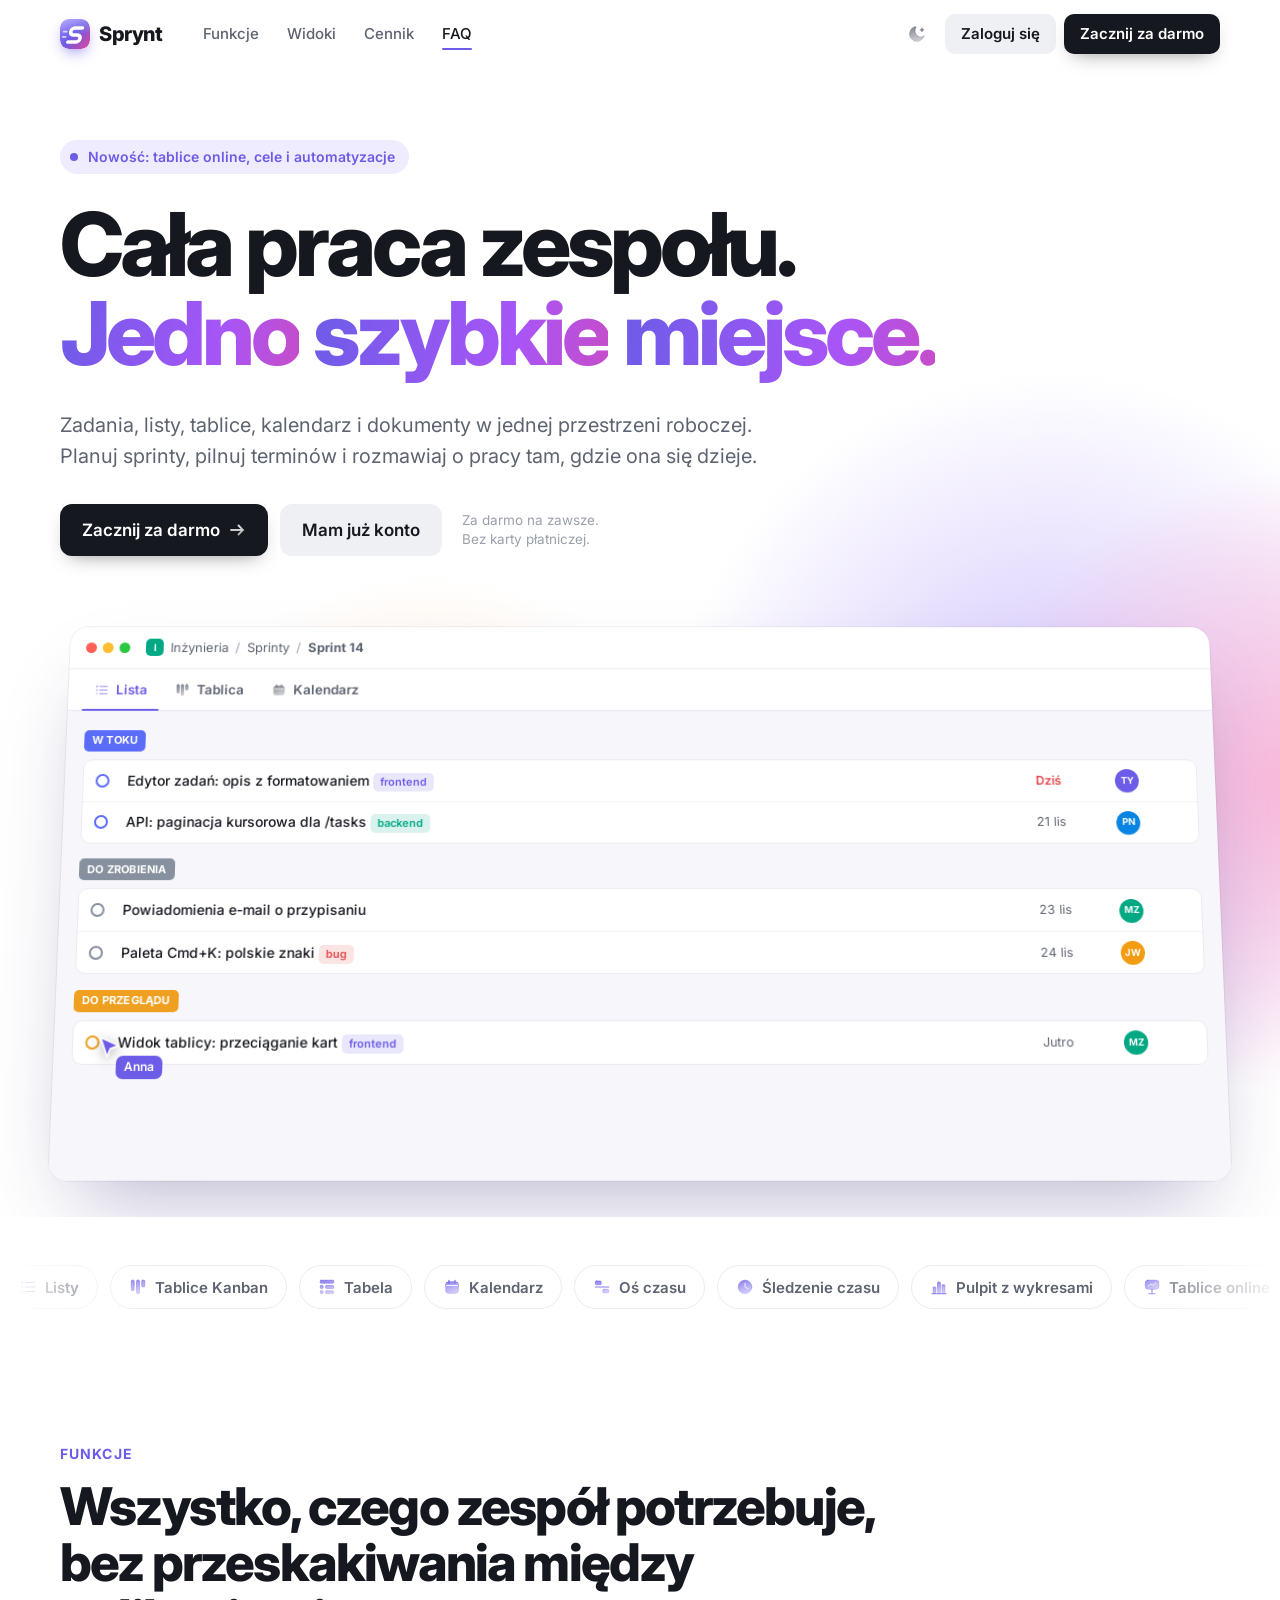
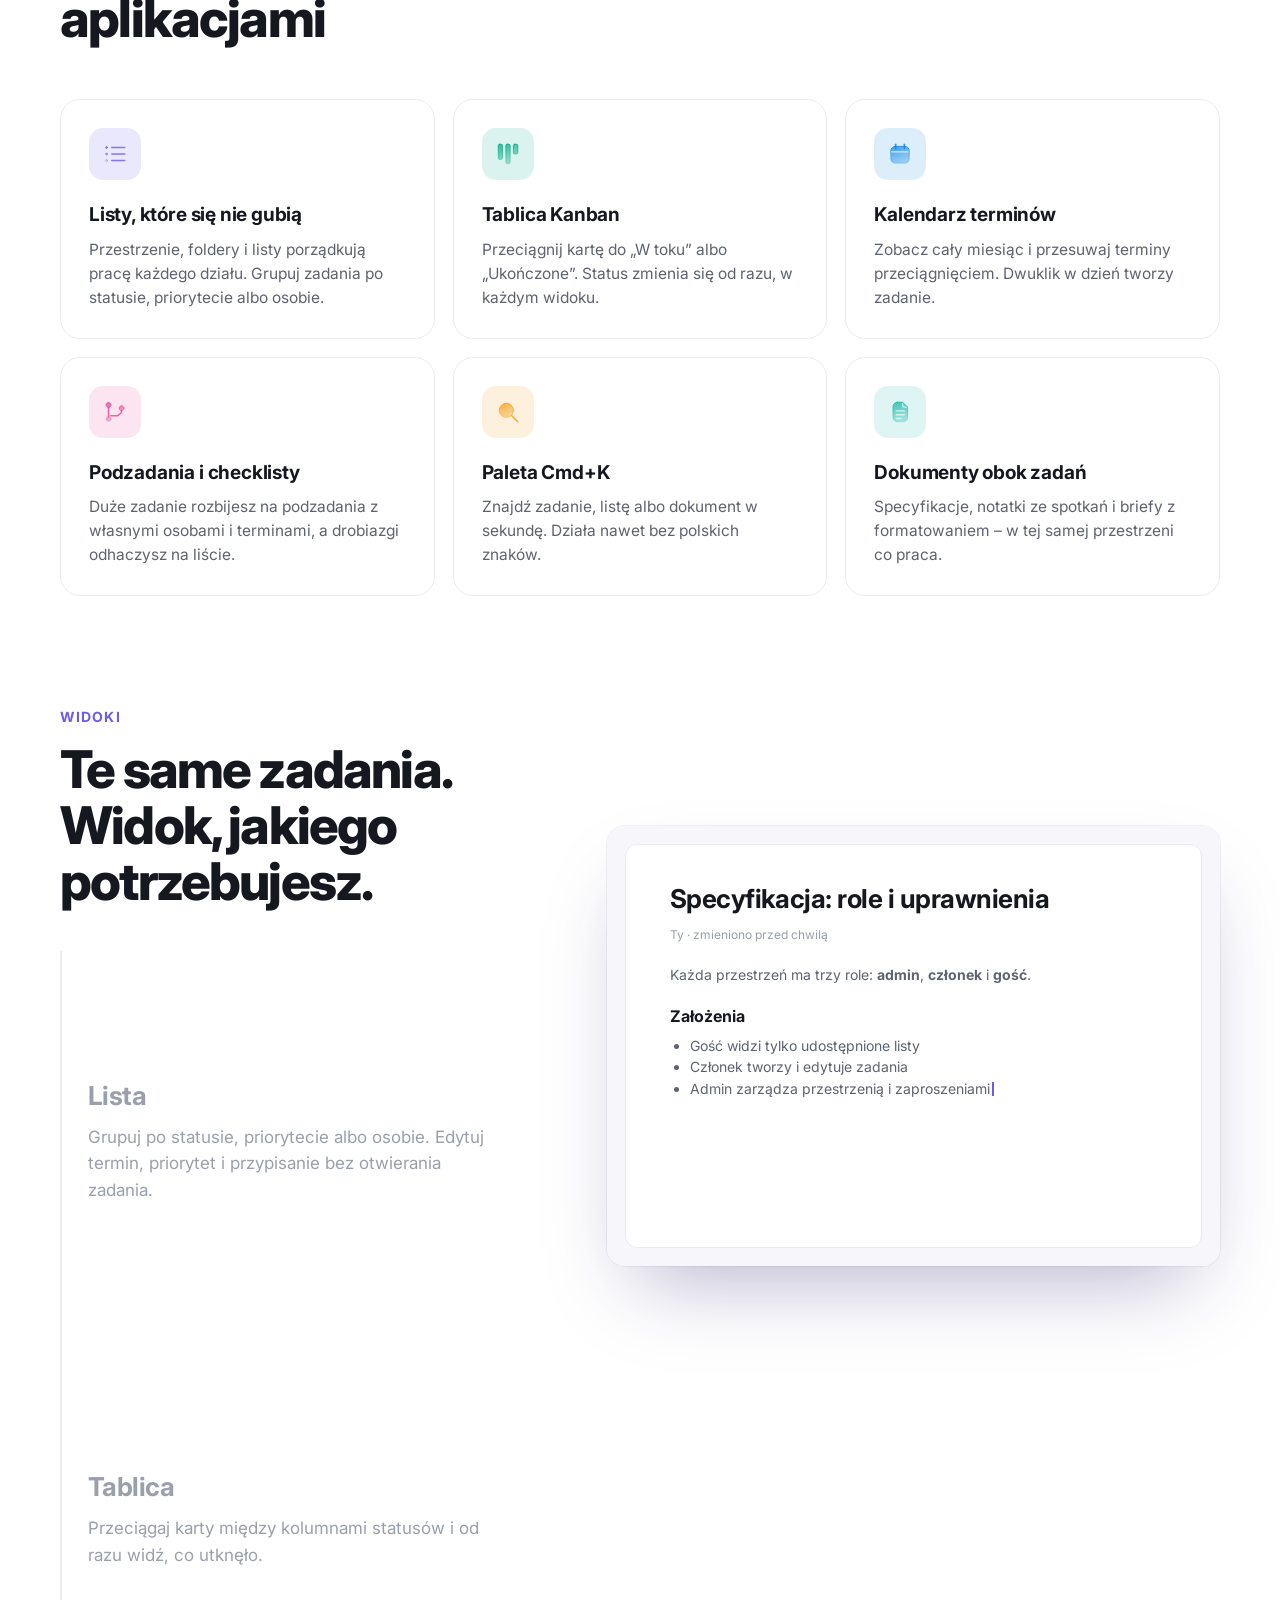
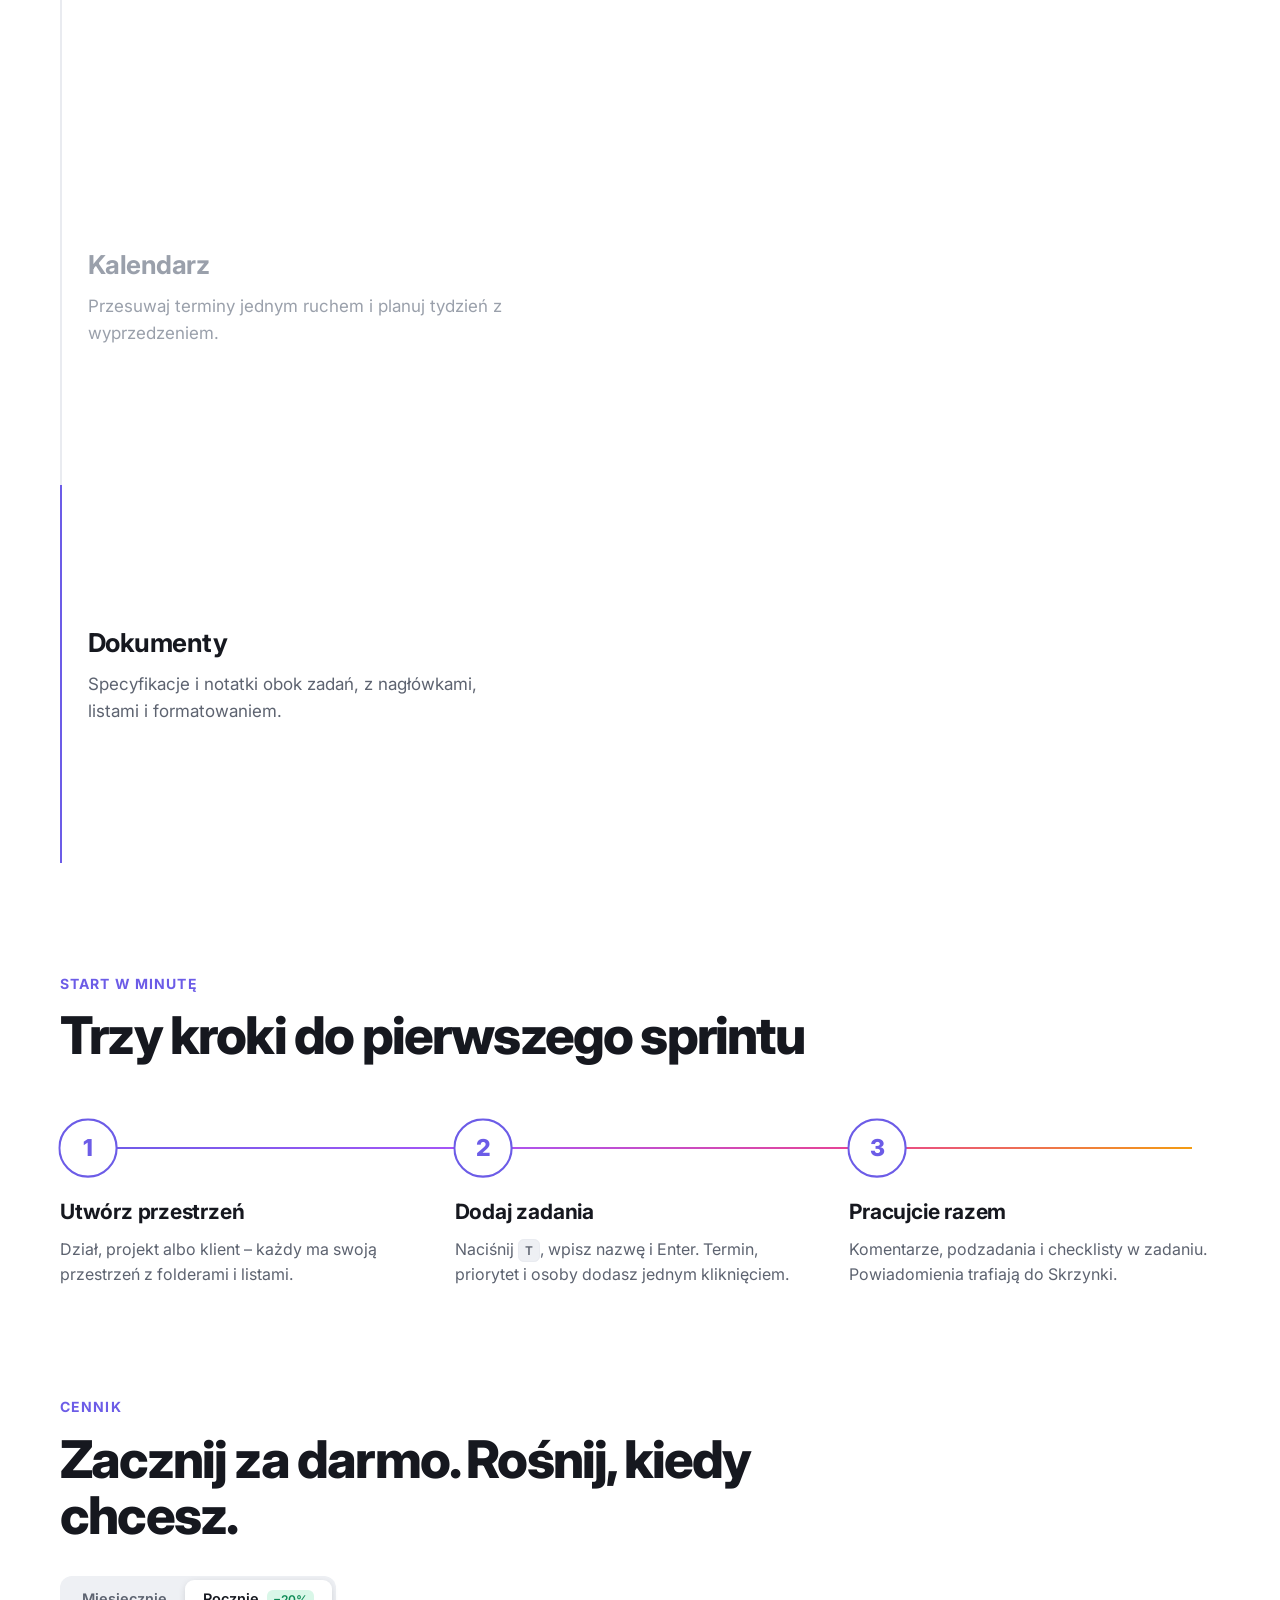
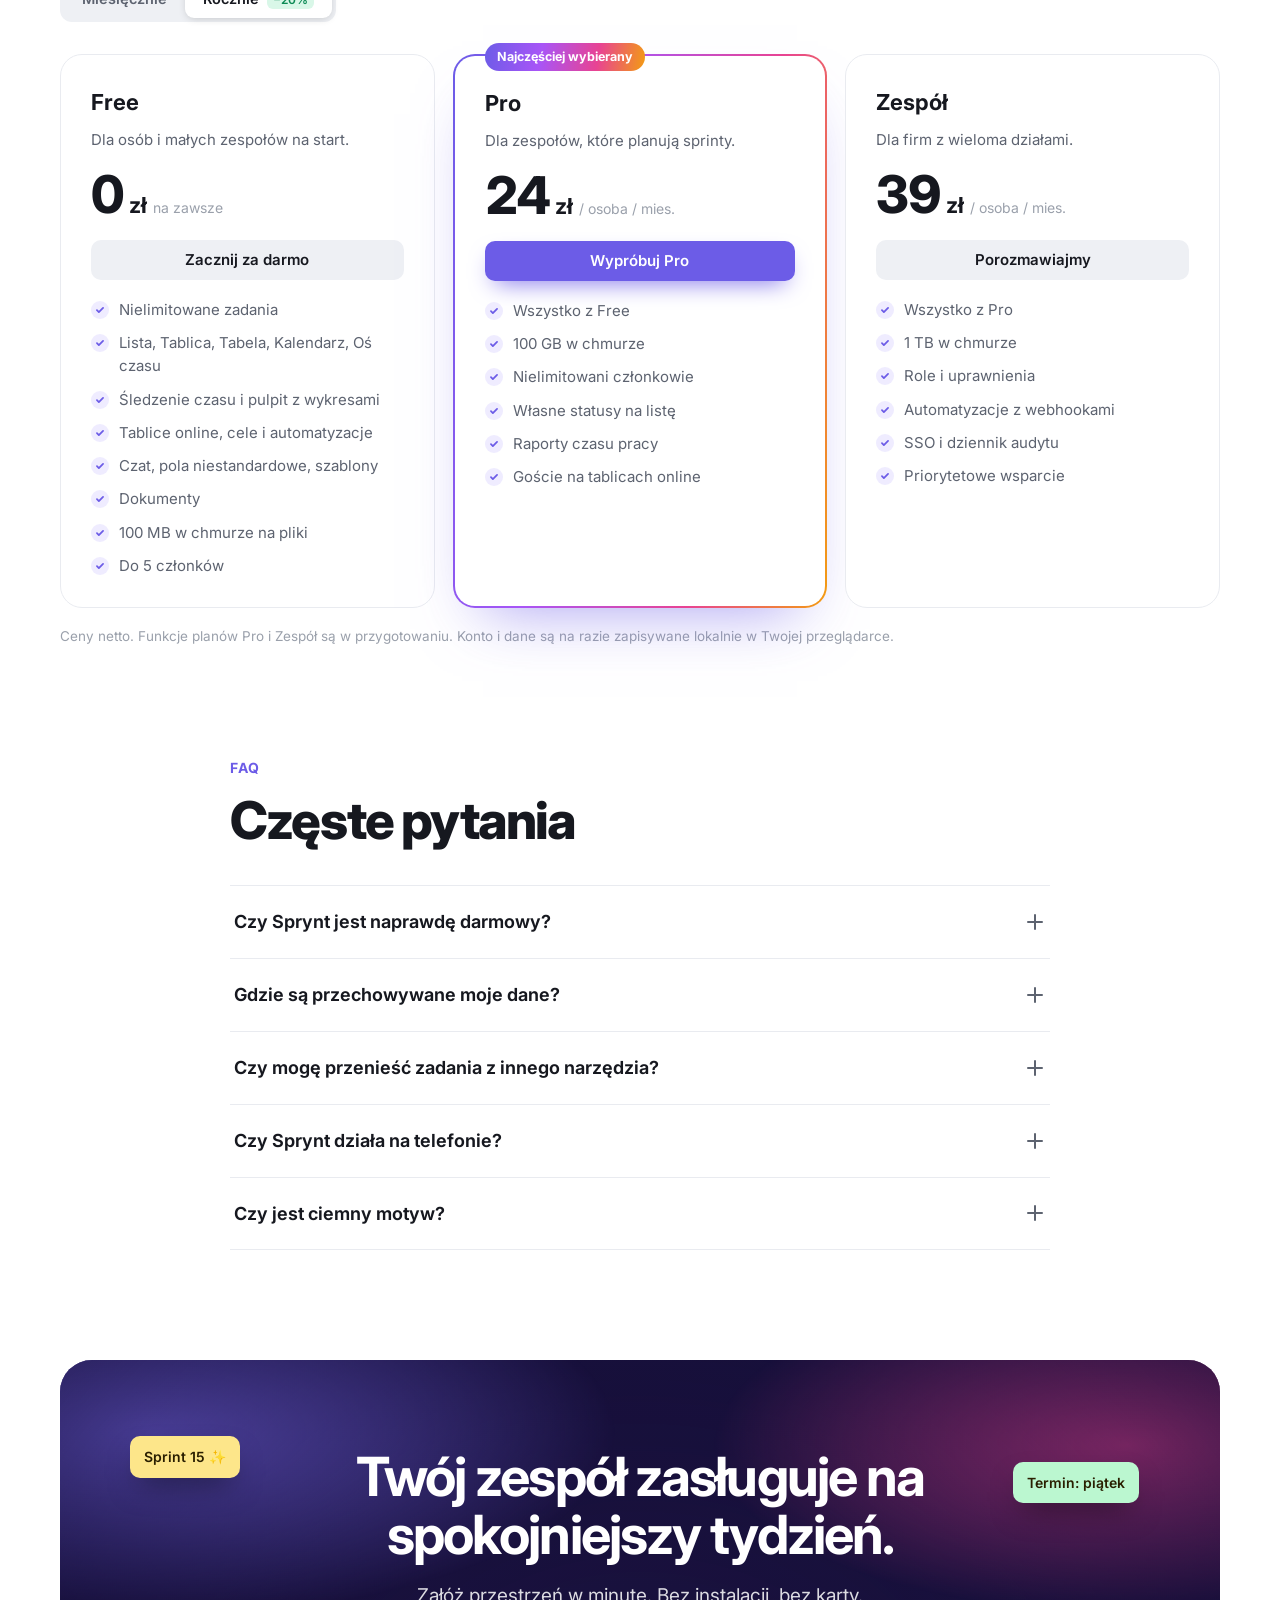
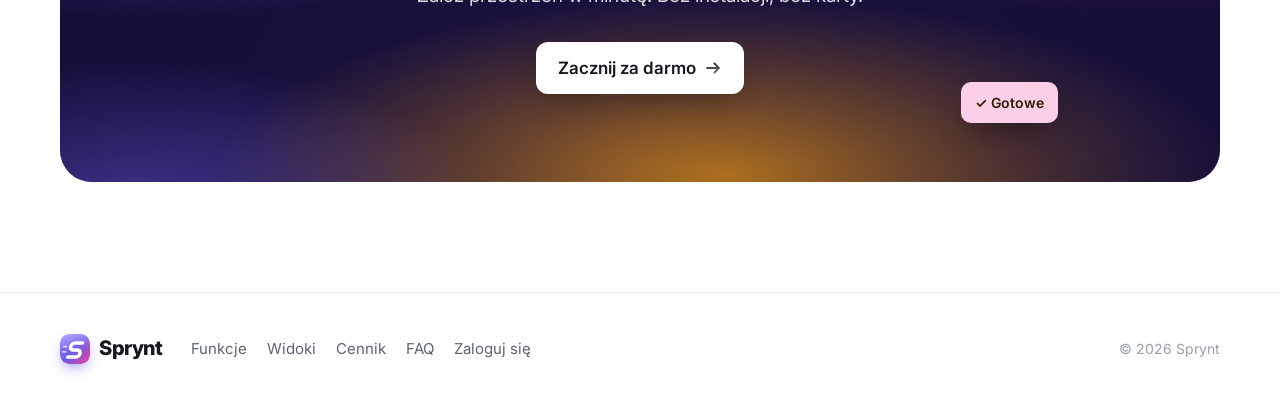
==== index.html @ c6a5892d "Sprynt – aplikacja do zarządzania pracą zespołu Co-Authored-By: Claude Opus 5.5 <noreply@anthropic.c" ====
<!doctype html>
<html lang="pl">
<head>
  <meta charset="utf-8" />
  <meta name="viewport" content="width=device-width, initial-scale=1" />
  <title>Sprynt – cała praca zespołu w jednym miejscu</title>
  <meta name="description" content="Sprynt łączy zadania, listy, tablice, kalendarz i dokumenty w jednej szybkiej przestrzeni roboczej. Za darmo, w przeglądarce." />
  <link rel="icon" href="img/logo.svg" type="image/svg+xml" />
  <link rel="preconnect" href="https://fonts.googleapis.com" />
  <link rel="preconnect" href="https://fonts.gstatic.com" crossorigin />
  <link rel="stylesheet" href="https://fonts.googleapis.com/css2?family=Inter:wght@400;500;600;700;800&display=swap" />
  <script src="js/theme.js"></script>
  <script src="js/auth.js"></script>
  <link rel="stylesheet" href="css/landing.css" />
</head>
<body>
  <!-- ============ NAWIGACJA ============ -->
  <header class="nav" id="nav">
    <div class="wrap nav-in">
      <a class="logo" href="#top" aria-label="Sprynt – strona główna"><img class="logo-mark" src="img/logo.svg" alt="" />Sprynt</a>
      <nav class="nav-links" aria-label="Sekcje">
        <a href="#funkcje">Funkcje</a>
        <a href="#widoki">Widoki</a>
        <a href="#cennik">Cennik</a>
        <a href="#faq">FAQ</a>
      </nav>
      <div class="nav-acts">
        <button class="icon-btn" id="themeBtn" aria-label="Przełącz motyw"></button>
        <a class="btn soft" href="app.html#login" data-auth="login">Zaloguj się</a>
        <a class="btn dark" href="app.html#register" data-auth="cta">Zacznij za darmo</a>
      </div>
    </div>
  </header>

  <main id="top">
    <!-- ============ HERO ============ -->
    <section class="hero">
      <div class="aurora" aria-hidden="true"><i></i><i></i><i></i></div>
      <div class="wrap">
        <p class="eyebrow reveal"><span class="pulse"></span>Nowość: tablice online, cele i automatyzacje</p>
        <h1 class="hero-h" aria-label="Cała praca zespołu. Jedno szybkie miejsce.">
          <span class="line"><span class="w">Cała</span> <span class="w">praca</span> <span class="w">zespołu.</span></span>
          <span class="line"><span class="w grad">Jedno</span> <span class="w grad">szybkie</span> <span class="w grad">miejsce.</span></span>
        </h1>
        <p class="hero-p reveal" style="--d:.35s">Zadania, listy, tablice, kalendarz i dokumenty w jednej przestrzeni roboczej. Planuj sprinty, pilnuj terminów i rozmawiaj o pracy tam, gdzie ona się dzieje.</p>
        <div class="hero-cta reveal" style="--d:.45s">
          <a class="btn dark lg" href="app.html#register" data-auth="cta">Zacznij za darmo <span data-icon="arrow-right" data-size="18"></span></a>
          <a class="btn soft lg" href="app.html#login" data-auth="login">Mam już konto</a>
          <p class="hero-note">Za darmo na zawsze.<br />Bez karty płatniczej.</p>
        </div>
      </div>

      <!-- Animowany podgląd aplikacji -->
      <div class="wrap">
        <div class="stage reveal" style="--d:.55s" id="stage">
          <div class="mock" id="mock" aria-label="Podgląd aplikacji Sprynt" role="img">
            <div class="mock-top">
              <span class="dots"><i></i><i></i><i></i></span>
              <span class="mock-crumb"><span class="sq" style="--c:#00a884">I</span>Inżynieria <em>/</em> Sprinty <em>/</em> <b>Sprint 14</b></span>
            </div>
            <div class="mock-tabs">
              <span class="mtab" data-scene="list"><span data-icon="list" data-size="15"></span>Lista</span>
              <span class="mtab" data-scene="board"><span data-icon="kanban" data-size="15"></span>Tablica</span>
              <span class="mtab" data-scene="calendar"><span data-icon="calendar" data-size="15"></span>Kalendarz</span>
              <span class="mtab-ink" id="mtabInk"></span>
            </div>
            <div class="mock-body" id="mockBody"></div>
            <div class="cursor" id="cursor" aria-hidden="true"><svg width="22" height="24" viewBox="0 0 22 24"><path d="M2 2l7 19 3-8 8-3z" fill="#6c5ce7" stroke="#fff" stroke-width="1.6" stroke-linejoin="round"/></svg><span>Anna</span></div>
          </div>
          <div class="float f1" id="floatComment"><span class="av" style="--c:#e84393">AK</span><div><b>Anna Kowal</b><span>Czy wspieramy też tabelki? 👀</span></div></div>
          <div class="float f2" id="floatDone"><span class="ok-ico" data-icon="check" data-size="16"></span><div><b>Ukończono SP-7</b><span>Migracja bazy do PostgreSQL 16</span></div></div>
        </div>
      </div>
    </section>

    <!-- ============ PASEK FUNKCJI ============ -->
    <section class="marquee" aria-label="Możliwości">
      <div class="marquee-track" id="marquee"></div>
    </section>

    <!-- ============ FUNKCJE ============ -->
    <section class="sec" id="funkcje">
      <div class="wrap">
        <p class="kicker reveal">Funkcje</p>
        <h2 class="sec-h reveal">Wszystko, czego zespół potrzebuje,<br />bez przeskakiwania między aplikacjami</h2>
        <div class="features" id="features"></div>
      </div>
    </section>

    <!-- ============ WIDOKI (przewijana prezentacja) ============ -->
    <section class="sec views" id="widoki">
      <div class="wrap views-in">
        <div class="views-text">
          <p class="kicker reveal">Widoki</p>
          <h2 class="sec-h reveal">Te same zadania.<br />Widok, jakiego potrzebujesz.</h2>
          <ol class="steps" id="steps">
            <li data-scene="list"><b>Lista</b><span>Grupuj po statusie, priorytecie albo osobie. Edytuj termin, priorytet i przypisanie bez otwierania zadania.</span></li>
            <li data-scene="board"><b>Tablica</b><span>Przeciągaj karty między kolumnami statusów i od razu widź, co utknęło.</span></li>
            <li data-scene="calendar"><b>Kalendarz</b><span>Przesuwaj terminy jednym ruchem i planuj tydzień z wyprzedzeniem.</span></li>
            <li data-scene="doc"><b>Dokumenty</b><span>Specyfikacje i notatki obok zadań, z nagłówkami, listami i formatowaniem.</span></li>
          </ol>
        </div>
        <div class="views-sticky">
          <div class="mock mini" id="mock2"><div class="mock-body" id="mockBody2"></div></div>
        </div>
      </div>
    </section>

    <!-- ============ JAK ZACZĄĆ ============ -->
    <section class="sec">
      <div class="wrap">
        <p class="kicker reveal">Start w minutę</p>
        <h2 class="sec-h reveal">Trzy kroki do pierwszego sprintu</h2>
        <div class="how">
          <div class="how-line" aria-hidden="true"><i id="howLine"></i></div>
          <div class="how-step reveal"><span class="how-n">1</span><h3>Utwórz przestrzeń</h3><p>Dział, projekt albo klient – każdy ma swoją przestrzeń z folderami i listami.</p></div>
          <div class="how-step reveal" style="--d:.12s"><span class="how-n">2</span><h3>Dodaj zadania</h3><p>Naciśnij <kbd>T</kbd>, wpisz nazwę i Enter. Termin, priorytet i osoby dodasz jednym kliknięciem.</p></div>
          <div class="how-step reveal" style="--d:.24s"><span class="how-n">3</span><h3>Pracujcie razem</h3><p>Komentarze, podzadania i checklisty w zadaniu. Powiadomienia trafiają do Skrzynki.</p></div>
        </div>
      </div>
    </section>

    <!-- ============ CENNIK ============ -->
    <section class="sec" id="cennik">
      <div class="wrap">
        <p class="kicker reveal">Cennik</p>
        <h2 class="sec-h reveal">Zacznij za darmo. Rośnij, kiedy chcesz.</h2>
        <div class="billing reveal" role="group" aria-label="Okres rozliczeniowy">
          <button data-bill="m" aria-pressed="false">Miesięcznie</button>
          <button data-bill="y" aria-pressed="true">Rocznie <span class="save">−20%</span></button>
          <i class="billing-ink"></i>
        </div>
        <div class="plans">
          <article class="plan reveal">
            <h3>Free</h3><p class="plan-d">Dla osób i małych zespołów na start.</p>
            <div class="price"><span class="amt" data-m="0" data-y="0">0</span><span class="cur">zł</span><span class="per">na zawsze</span></div>
            <a class="btn soft full" href="app.html#register" data-auth="cta">Zacznij za darmo</a>
            <ul><li>Nielimitowane zadania</li><li>Lista, Tablica, Tabela, Kalendarz, Oś czasu</li><li>Śledzenie czasu i pulpit z wykresami</li><li>Tablice online, cele i automatyzacje</li><li>Czat, pola niestandardowe, szablony</li><li>Dokumenty</li><li>100 MB w chmurze na pliki</li><li>Do 5 członków</li></ul>
          </article>
          <article class="plan featured reveal" style="--d:.1s">
            <span class="ribbon">Najczęściej wybierany</span>
            <h3>Pro</h3><p class="plan-d">Dla zespołów, które planują sprinty.</p>
            <div class="price"><span class="amt" data-m="29" data-y="24">24</span><span class="cur">zł</span><span class="per">/ osoba / mies.</span></div>
            <a class="btn brand full" href="app.html#register" data-auth="cta">Wypróbuj Pro</a>
            <ul><li>Wszystko z Free</li><li>100 GB w chmurze</li><li>Nielimitowani członkowie</li><li>Własne statusy na listę</li><li>Raporty czasu pracy</li><li>Goście na tablicach online</li></ul>
          </article>
          <article class="plan reveal" style="--d:.2s">
            <h3>Zespół</h3><p class="plan-d">Dla firm z wieloma działami.</p>
            <div class="price"><span class="amt" data-m="49" data-y="39">39</span><span class="cur">zł</span><span class="per">/ osoba / mies.</span></div>
            <a class="btn soft full" href="app.html#register" data-auth="cta">Porozmawiajmy</a>
            <ul><li>Wszystko z Pro</li><li>1 TB w chmurze</li><li>Role i uprawnienia</li><li>Automatyzacje z webhookami</li><li>SSO i dziennik audytu</li><li>Priorytetowe wsparcie</li></ul>
          </article>
        </div>
        <p class="plans-note reveal">Ceny netto. Funkcje planów Pro i Zespół są w przygotowaniu. Konto i dane są na razie zapisywane lokalnie w Twojej przeglądarce.</p>
      </div>
    </section>

    <!-- ============ FAQ ============ -->
    <section class="sec" id="faq">
      <div class="wrap narrow">
        <p class="kicker reveal">FAQ</p>
        <h2 class="sec-h reveal">Częste pytania</h2>
        <div class="faq" id="faqList"></div>
      </div>
    </section>

    <!-- ============ CTA ============ -->
    <section class="sec">
      <div class="wrap">
        <div class="cta reveal">
          <div class="cta-glow" aria-hidden="true"></div>
          <div class="cta-notes" aria-hidden="true"><span class="n n1">Sprint 15 ✨</span><span class="n n2">Termin: piątek</span><span class="n n3">✓ Gotowe</span></div>
          <h2>Twój zespół zasługuje na spokojniejszy tydzień.</h2>
          <p>Załóż przestrzeń w minutę. Bez instalacji, bez karty.</p>
          <a class="btn light lg" href="app.html#register" data-auth="cta">Zacznij za darmo <span data-icon="arrow-right" data-size="18"></span></a>
        </div>
      </div>
    </section>
  </main>

  <footer class="foot">
    <div class="wrap foot-in">
      <a class="logo" href="#top"><img class="logo-mark" src="img/logo.svg" alt="" />Sprynt</a>
      <nav aria-label="Stopka"><a href="#funkcje">Funkcje</a><a href="#widoki">Widoki</a><a href="#cennik">Cennik</a><a href="#faq">FAQ</a><a href="app.html#login" data-auth="login">Zaloguj się</a></nav>
      <p class="muted">© 2026 Sprynt</p>
    </div>
  </footer>

  <script src="js/icons.js"></script>
  <script src="js/landing.js"></script>
</body>
</html>
---- css/landing.css ----
/* Sprynt – strona startowa */
:root {
  color-scheme: light;
  --bg: #ffffff;
  --bg-2: #f7f7fb;
  --panel: #ffffff;
  --panel-2: #f8f9fb;
  --line: #e9ebf0;
  --line-2: #f1f2f5;
  --text: #16181f;
  --text-2: #5d6370;
  --text-3: #9aa0ab;
  --brand: #6c5ce7;
  --brand-soft: #efecff;
  --dark-btn: #16181f;
  --dark-btn-fg: #ffffff;
  --soft-btn: #eef0f4;
  --soft-btn-h: #e4e7ed;
  --tint: #ffffff;
  --shadow-lg: 0 40px 80px -30px rgba(40, 30, 110, .35), 0 0 0 1px rgba(16, 24, 40, .06);
  --shadow-md: 0 14px 34px -14px rgba(16, 24, 40, .25), 0 0 0 1px rgba(16, 24, 40, .06);
  --grad: linear-gradient(100deg, #6c5ce7 0%, #a855f7 35%, #e84393 70%, #f39c12 100%);
  --aur-1: #a78bfa; --aur-2: #f472b6; --aur-3: #fdba74;
  --font: Inter, -apple-system, BlinkMacSystemFont, "Segoe UI", Roboto, system-ui, sans-serif;
  --ease: cubic-bezier(.2, .9, .25, 1);
  --spring: cubic-bezier(.34, 1.56, .64, 1);
}
:root[data-theme="dark"] {
  color-scheme: dark;
  --bg: #0b0c11;
  --bg-2: #101219;
  --panel: #151821;
  --panel-2: #1a1e28;
  --line: #262a35;
  --line-2: #1d212b;
  --text: #eef0f6;
  --text-2: #a5abb8;
  --text-3: #6c7382;
  --brand: #8b7cf6;
  --brand-soft: rgba(139, 124, 246, .16);
  --dark-btn: #f2f3f7;
  --dark-btn-fg: #0b0c11;
  --soft-btn: #1c1f29;
  --soft-btn-h: #262a36;
  --tint: #151821;
  --shadow-lg: 0 40px 90px -30px rgba(0, 0, 0, .8), 0 0 0 1px rgba(255, 255, 255, .07);
  --shadow-md: 0 14px 34px -14px rgba(0, 0, 0, .7), 0 0 0 1px rgba(255, 255, 255, .06);
  --aur-1: #6d28d9; --aur-2: #be185d; --aur-3: #c2410c;
}
*, *::before, *::after { box-sizing: border-box; }
html { scroll-behavior: smooth; scroll-padding-top: 80px; }
body { margin: 0; font: 16px/1.55 var(--font); color: var(--text); background: var(--bg); -webkit-font-smoothing: antialiased; overflow-x: hidden; transition: background-color .3s, color .3s; }
a { color: inherit; text-decoration: none; }
h1, h2, h3, p { margin: 0; }
ul, ol { margin: 0; padding: 0; list-style: none; }
button { font: inherit; color: inherit; background: none; border: 0; padding: 0; cursor: pointer; }
.icon { display: block; flex: none; }
[data-icon] { display: inline-flex; }
.muted { color: var(--text-3); }
kbd { font: 600 12px/1 var(--font); padding: 3px 6px; border-radius: 6px; background: var(--soft-btn); border: 1px solid var(--line); }
:focus-visible { outline: 2px solid var(--brand); outline-offset: 2px; border-radius: 6px; }
.wrap { width: min(1160px, 100% - 40px); margin: 0 auto; }
.wrap.narrow { width: min(820px, 100% - 40px); }

/* ---- Przyciski ---- */
.btn { display: inline-flex; align-items: center; justify-content: center; gap: 8px; height: 40px; padding: 0 16px; border-radius: 10px; font-weight: 600; font-size: 15px; white-space: nowrap; transition: transform .25s var(--spring), background-color .2s, box-shadow .2s; }
.btn:hover { transform: translateY(-2px); }
.btn:active { transform: translateY(0) scale(.97); transition-duration: .08s; }
.btn.lg { height: 52px; padding: 0 22px; font-size: 17px; border-radius: 12px; }
.btn.full { width: 100%; }
.btn.dark { background: var(--dark-btn); color: var(--dark-btn-fg); box-shadow: 0 8px 20px -10px rgba(0,0,0,.5); }
.btn.dark:hover .icon { transform: translateX(3px); }
.btn .icon { transition: transform .25s var(--spring); }
.btn.soft { background: var(--soft-btn); }
.btn.soft:hover { background: var(--soft-btn-h); }
.btn.brand { background: var(--brand); color: #fff; box-shadow: 0 10px 24px -10px var(--brand); }
.btn.light { background: #fff; color: #16181f; box-shadow: 0 10px 30px -10px rgba(0,0,0,.4); }
.icon-btn { width: 40px; height: 40px; display: grid; place-items: center; border-radius: 10px; color: var(--text-2); transition: background-color .2s, color .2s, transform .3s var(--spring); }
.icon-btn:hover { background: var(--soft-btn); color: var(--text); transform: rotate(-12deg); }

/* ---- Nawigacja ---- */
.nav { position: sticky; top: 0; z-index: 50; transition: background-color .3s, box-shadow .3s, backdrop-filter .3s; }
.nav.scrolled { background: color-mix(in srgb, var(--bg) 80%, transparent); backdrop-filter: blur(14px) saturate(160%); -webkit-backdrop-filter: blur(14px) saturate(160%); box-shadow: 0 1px 0 var(--line); }
.nav-in { display: flex; align-items: center; gap: 28px; height: 68px; }
.logo { display: flex; align-items: center; gap: 9px; font-weight: 800; font-size: 20px; letter-spacing: -.02em; }
.logo-mark { width: 30px; height: 30px; display: block; border-radius: 9px; box-shadow: 0 6px 16px -6px #6c5ce7; transition: transform .5s var(--spring); }
.logo:hover .logo-mark { transform: rotate(-14deg) scale(1.1); }
.nav-links { display: flex; gap: 4px; }
.nav-links a { position: relative; padding: 8px 12px; border-radius: 8px; color: var(--text-2); font-weight: 500; font-size: 15px; transition: color .2s; }
.nav-links a::after { content: ""; position: absolute; left: 12px; right: 12px; bottom: 4px; height: 2px; border-radius: 2px; background: var(--brand); transform: scaleX(0); transform-origin: left; transition: transform .3s var(--ease); }
.nav-links a:hover, .nav-links a.active { color: var(--text); }
.nav-links a:hover::after, .nav-links a.active::after { transform: scaleX(1); }
.nav-acts { display: flex; align-items: center; gap: 8px; margin-left: auto; }

/* ---- Hero ---- */
.hero { position: relative; padding: 72px 0 40px; overflow: hidden; }
.aurora { position: absolute; inset: -10% -10% auto; height: 900px; pointer-events: none; z-index: -1; opacity: .5; }
:root[data-theme="dark"] .aurora { opacity: .45; }
.aurora i { position: absolute; border-radius: 50%; will-change: transform; }
.aurora i:nth-child(1) { width: 760px; height: 760px; left: 52%; top: 420px; background: radial-gradient(closest-side, var(--aur-1), transparent); animation: float1 18s ease-in-out infinite alternate; }
.aurora i:nth-child(2) { width: 620px; height: 620px; left: 72%; top: 520px; background: radial-gradient(closest-side, var(--aur-2), transparent); animation: float2 22s ease-in-out infinite alternate; }
.aurora i:nth-child(3) { width: 560px; height: 560px; left: 18%; top: 620px; background: radial-gradient(closest-side, var(--aur-3), transparent); opacity: .7; animation: float3 26s ease-in-out infinite alternate; }
@keyframes float1 { to { transform: translate(-160px, 60px) scale(1.15); } }
@keyframes float2 { to { transform: translate(-120px, -80px) scale(.9); } }
@keyframes float3 { to { transform: translate(180px, -40px) scale(1.2); } }
.eyebrow { display: inline-flex; align-items: center; gap: 10px; padding: 6px 14px 6px 10px; border-radius: 99px; background: var(--brand-soft); color: var(--brand); font-size: 14px; font-weight: 600; margin-bottom: 26px; }
.pulse { width: 8px; height: 8px; border-radius: 50%; background: var(--brand); box-shadow: 0 0 0 0 var(--brand); animation: pulse 2s infinite; }
@keyframes pulse { 0% { box-shadow: 0 0 0 0 color-mix(in srgb, var(--brand) 60%, transparent); } 80%, 100% { box-shadow: 0 0 0 10px transparent; } }
.hero-h { font-size: clamp(42px, 7.2vw, 88px); line-height: 1.02; letter-spacing: -.045em; font-weight: 800; max-width: 980px; }
.hero-h .line { display: block; }
.hero-h .w { display: inline-block; opacity: 0; }
.hero-h.in .w { animation: wordIn .9s var(--ease) both; animation-delay: var(--wd, 0s); }
@keyframes wordIn { from { opacity: 0; transform: translateY(.5em) rotate(4deg); filter: blur(8px); } to { opacity: 1; transform: none; filter: blur(0); } }
.grad.w { animation-name: wordIn, shimmer !important; animation-duration: .9s, 6s !important; animation-timing-function: var(--ease), linear !important; animation-iteration-count: 1, infinite !important; animation-delay: var(--wd, 0s), 0s !important; animation-fill-mode: both, none !important; }
.hero-h:not(.in) .grad.w { animation: none !important; }
.grad { background: var(--grad); background-size: 200% auto; -webkit-background-clip: text; background-clip: text; color: transparent; animation: shimmer 6s linear infinite; padding-bottom: .08em; }
@keyframes shimmer { to { background-position: 200% center; } }
.hero-p { max-width: 720px; margin-top: 24px; font-size: 20px; color: var(--text-2); }
.hero-cta { display: flex; align-items: center; gap: 12px; margin-top: 32px; flex-wrap: wrap; }
.hero-note { margin-left: 8px; font-size: 13.5px; color: var(--text-3); line-height: 1.4; }

/* Scena z podglądem */
.stage { position: relative; margin-top: 64px; perspective: 1600px; }
.mock { position: relative; background: var(--panel); border-radius: 18px; box-shadow: var(--shadow-lg); overflow: hidden; transform-style: preserve-3d; transform: rotateX(var(--rx, 8deg)) rotateY(var(--ry, 0deg)); transition: transform .6s var(--ease); font-size: 14px; }
.stage.reveal:not(.in) .mock { --rx: 22deg; }
.mock-top { display: flex; align-items: center; gap: 16px; height: 44px; padding: 0 16px; border-bottom: 1px solid var(--line); }
.dots { display: flex; gap: 6px; }
.dots i { width: 11px; height: 11px; border-radius: 50%; background: #ff5f57; }
.dots i:nth-child(2) { background: #febc2e; } .dots i:nth-child(3) { background: #28c840; }
.mock-crumb { display: flex; align-items: center; gap: 7px; color: var(--text-2); font-size: 13px; }
.mock-crumb em { font-style: normal; color: var(--text-3); }
.sq { width: 18px; height: 18px; display: inline-grid; place-items: center; border-radius: 5px; background: var(--c); color: #fff; font-size: 10px; font-weight: 700; }
.mock-tabs { position: relative; display: flex; gap: 4px; padding: 0 14px; border-bottom: 1px solid var(--line); }
.mtab { display: flex; align-items: center; gap: 7px; height: 42px; padding: 0 12px; color: var(--text-2); font-weight: 600; font-size: 13.5px; transition: color .3s; }
.mtab.on { color: var(--brand); }
.mtab-ink { position: absolute; bottom: -1px; height: 2px; border-radius: 2px; background: var(--brand); transition: left .5s var(--ease), width .5s var(--ease); }
.mock-body { position: relative; height: 470px; padding: 18px; overflow: hidden; background: var(--bg-2); }
.scene { position: absolute; inset: 18px; animation: sceneIn .6s var(--ease) both; }
@keyframes sceneIn { from { opacity: 0; transform: translateY(14px) scale(.985); } }

/* Elementy makiety */
.m-grp { margin-bottom: 14px; }
.m-pill { display: inline-flex; height: 22px; align-items: center; padding: 0 8px; border-radius: 5px; background: var(--c); color: #fff; font-size: 11px; font-weight: 700; text-transform: uppercase; letter-spacing: .02em; margin-bottom: 8px; }
.m-rows { background: var(--panel); border: 1px solid var(--line); border-radius: 10px; overflow: hidden; }
.m-row { display: grid; grid-template-columns: 22px minmax(0, 1fr) 70px 70px; align-items: center; gap: 10px; height: 42px; padding: 0 12px; border-top: 1px solid var(--line-2); opacity: 0; transform: translateX(-12px); animation: rowIn .5s var(--ease) forwards; animation-delay: var(--d, 0s); }
.m-row:first-child { border-top: 0; }
@keyframes rowIn { to { opacity: 1; transform: none; } }
.m-row.hl { background: var(--brand-soft); }
.m-title { white-space: nowrap; overflow: hidden; text-overflow: ellipsis; font-weight: 500; }
.m-row.done .m-title { color: var(--text-3); text-decoration: line-through; }
.dot { width: 14px; height: 14px; border-radius: 50%; border: 2px solid var(--c); transition: background-color .3s, box-shadow .3s; }
.dot.fill { background: var(--c); box-shadow: inset 0 0 0 2px var(--panel); }
.m-due { font-size: 12.5px; color: var(--text-2); }
.m-due.red { color: #e5484d; font-weight: 600; }
.av { width: 24px; height: 24px; display: inline-grid; place-items: center; border-radius: 50%; background: var(--c); color: #fff; font-size: 9.5px; font-weight: 700; box-shadow: 0 0 0 2px var(--panel); flex: none; }
.m-tag { display: inline-flex; height: 19px; align-items: center; padding: 0 7px; border-radius: 5px; font-size: 11px; font-weight: 600; background: color-mix(in srgb, var(--c) 15%, var(--tint)); color: var(--c); }
.m-board { display: grid; grid-template-columns: repeat(4, minmax(0, 1fr)); gap: 12px; height: 100%; }
.m-col { position: relative; border-radius: 12px; padding: 8px; background: color-mix(in srgb, var(--c) 7%, var(--bg-2)); border-top: 3px solid var(--c); }
.m-col .m-pill { margin: 2px 0 10px; }
.m-card { position: relative; background: var(--panel); border: 1px solid var(--line); border-radius: 10px; padding: 10px 11px; margin-bottom: 8px; box-shadow: 0 2px 6px -2px rgba(0,0,0,.12); opacity: 0; transform: translateY(10px); animation: rowIn .5s var(--ease) forwards; animation-delay: var(--d, 0s); }
.m-card b { display: block; font-size: 13px; font-weight: 600; line-height: 1.35; margin-bottom: 8px; }
.m-card .m-foot { display: flex; align-items: center; gap: 6px; }
.m-card.lift { z-index: 5; box-shadow: 0 20px 40px -12px rgba(40, 30, 110, .45); transform: rotate(-3deg) scale(1.04); transition: transform .3s var(--ease), box-shadow .3s; }
.m-card.flying { position: absolute; margin: 0; z-index: 6; transition: left .9s var(--ease), top .9s var(--ease), transform .3s var(--ease); }
.m-cal { display: grid; grid-template-columns: repeat(7, minmax(0, 1fr)); height: 100%; background: var(--panel); border: 1px solid var(--line); border-radius: 12px; overflow: hidden; }
.m-dow { padding: 8px; font-size: 11px; font-weight: 700; color: var(--text-3); text-transform: uppercase; border-bottom: 1px solid var(--line); }
.m-day { border-right: 1px solid var(--line-2); border-bottom: 1px solid var(--line-2); padding: 6px; min-height: 0; overflow: hidden; }
.m-day:nth-child(7n) { border-right: 0; }
.m-day .n { font-size: 12px; font-weight: 600; color: var(--text-2); width: 22px; height: 22px; display: grid; place-items: center; border-radius: 50%; }
.m-day.today .n { background: var(--brand); color: #fff; }
.m-ev { font-size: 11px; font-weight: 500; padding: 3px 6px; margin-top: 3px; border-radius: 5px; border-left: 3px solid var(--c); background: color-mix(in srgb, var(--c) 15%, var(--tint)); white-space: nowrap; overflow: hidden; text-overflow: ellipsis; opacity: 0; transform: scale(.8); animation: pop .45s var(--spring) forwards; animation-delay: var(--d, 0s); }
@keyframes pop { to { opacity: 1; transform: none; } }
.m-doc { height: 100%; background: var(--panel); border: 1px solid var(--line); border-radius: 12px; padding: 34px 44px; }
.m-doc h4 { margin: 0 0 6px; font-size: 26px; letter-spacing: -.02em; }
.m-doc .meta { font-size: 12px; color: var(--text-3); margin-bottom: 20px; }
.m-doc p, .m-doc li { color: var(--text-2); font-size: 14px; }
.m-doc h5 { font-size: 16px; margin: 18px 0 6px; }
.m-doc ul { list-style: disc; padding-left: 20px; }
.typing::after { content: ""; display: inline-block; width: 2px; height: 1em; vertical-align: -2px; background: var(--brand); margin-left: 2px; animation: blink 1s steps(1) infinite; }
@keyframes blink { 50% { opacity: 0; } }

/* Kursor i pływające dymki */
.cursor { position: absolute; left: 60%; top: 70%; z-index: 20; pointer-events: none; transition: left 1s var(--ease), top 1s var(--ease); }
.cursor svg { display: block; filter: drop-shadow(0 3px 6px rgba(0,0,0,.3)); transition: transform .15s; }
.cursor.click svg { transform: scale(.82); }
.cursor span { position: absolute; left: 18px; top: 20px; padding: 2px 8px; border-radius: 7px; background: #6c5ce7; color: #fff; font-size: 12px; font-weight: 600; white-space: nowrap; }
.float { position: absolute; z-index: 10; display: flex; align-items: center; gap: 10px; padding: 12px 16px 12px 12px; border-radius: 14px; background: color-mix(in srgb, var(--panel) 85%, transparent); backdrop-filter: blur(12px); -webkit-backdrop-filter: blur(12px); box-shadow: var(--shadow-md); font-size: 13.5px; opacity: 0; transform: translateY(16px) scale(.94); transition: opacity .5s var(--ease), transform .6s var(--spring); max-width: 300px; }
.float.show { opacity: 1; transform: none; }
.float div { display: flex; flex-direction: column; line-height: 1.35; }
.float span:not(.av):not(.ok-ico) { color: var(--text-2); }
.f1 { left: -28px; top: 34%; }
.f2 { right: -24px; bottom: 16%; }
.ok-ico { width: 32px; height: 32px; display: grid; place-items: center; border-radius: 50%; background: #1aae6f; color: #fff; }

/* ---- Marquee ---- */
.marquee { padding: 48px 0 24px; overflow: hidden; -webkit-mask: linear-gradient(90deg, transparent, #000 12%, #000 88%, transparent); mask: linear-gradient(90deg, transparent, #000 12%, #000 88%, transparent); }
.marquee-track { display: flex; gap: 12px; width: max-content; animation: marquee 40s linear infinite; }
.marquee:hover .marquee-track { animation-play-state: paused; }
@keyframes marquee { to { transform: translateX(-50%); } }
.chip { display: inline-flex; align-items: center; gap: 8px; height: 44px; padding: 0 18px; border-radius: 99px; background: var(--panel); border: 1px solid var(--line); font-weight: 600; font-size: 15px; white-space: nowrap; color: var(--text-2); }
.chip .icon { color: var(--brand); }

/* ---- Sekcje ---- */
.sec { padding: 110px 0 0; }
.kicker { color: var(--brand); font-weight: 700; font-size: 14px; text-transform: uppercase; letter-spacing: .08em; margin-bottom: 14px; }
.sec-h { font-size: clamp(32px, 4.4vw, 52px); line-height: 1.08; letter-spacing: -.035em; font-weight: 800; max-width: 820px; }
.reveal { opacity: 0; transform: translateY(28px); transition: opacity .9s var(--ease), transform .9s var(--ease); transition-delay: var(--d, 0s); }
.reveal.in { opacity: 1; transform: none; }

/* Funkcje */
.features { display: grid; grid-template-columns: repeat(3, minmax(0, 1fr)); gap: 18px; margin-top: 52px; }
.feat { position: relative; padding: 28px; border-radius: 20px; background: var(--panel); border: 1px solid var(--line); overflow: hidden; transition: transform .4s var(--spring), box-shadow .3s, border-color .3s; --mx: 50%; --my: 0%; }
.feat::before { content: ""; position: absolute; inset: 0; background: radial-gradient(360px circle at var(--mx) var(--my), color-mix(in srgb, var(--c) 18%, transparent), transparent 60%); opacity: 0; transition: opacity .3s; pointer-events: none; }
.feat:hover { transform: translateY(-6px); box-shadow: var(--shadow-md); border-color: color-mix(in srgb, var(--c) 40%, var(--line)); }
.feat:hover::before { opacity: 1; }
.feat-ico { position: relative; width: 52px; height: 52px; display: grid; place-items: center; border-radius: 14px; background: color-mix(in srgb, var(--c) 14%, var(--tint)); color: var(--c); margin-bottom: 20px; transition: transform .5s var(--spring); }
.feat:hover .feat-ico { transform: rotate(-8deg) scale(1.08); }
.feat h3 { position: relative; font-size: 19px; letter-spacing: -.01em; margin-bottom: 8px; }
.feat p { position: relative; color: var(--text-2); font-size: 15.5px; }

/* Widoki – przewijana prezentacja */
.views-in { display: grid; grid-template-columns: minmax(0, 1fr) minmax(0, 1.25fr); gap: 56px; align-items: start; }
.steps { margin-top: 40px; display: flex; flex-direction: column; }
.steps li { position: relative; padding: 26px 0 26px 26px; min-height: 42vh; display: flex; flex-direction: column; justify-content: center; border-left: 2px solid var(--line); transition: border-color .4s; }
.steps li::before { content: ""; position: absolute; left: -2px; top: 0; bottom: 0; width: 2px; background: var(--brand); transform: scaleY(0); transform-origin: top; transition: transform .6s var(--ease); }
.steps li b { font-size: 26px; letter-spacing: -.02em; color: var(--text-3); transition: color .4s; }
.steps li span { color: var(--text-3); font-size: 17px; margin-top: 8px; max-width: 420px; transition: color .4s; }
.steps li.on::before { transform: scaleY(1); }
.steps li.on b { color: var(--text); }
.steps li.on span { color: var(--text-2); }
.views-sticky { position: sticky; top: 110px; margin-top: 120px; }
.mock.mini { --rx: 0deg; }
.mock.mini .mock-body { height: 440px; }

/* Jak zacząć */
.how { position: relative; display: grid; grid-template-columns: repeat(3, minmax(0, 1fr)); gap: 24px; margin-top: 56px; }
.how-line { position: absolute; left: 28px; right: 28px; top: 27px; height: 2px; background: var(--line); }
.how-line i { display: block; height: 100%; width: 100%; background: var(--grad); transform: scaleX(0); transform-origin: left; transition: transform 1.6s var(--ease); }
.how-line i.in { transform: scaleX(1); }
.how-step { position: relative; }
.how-n { width: 56px; height: 56px; display: grid; place-items: center; border-radius: 50%; background: var(--panel); border: 2px solid var(--line); font-size: 22px; font-weight: 800; margin-bottom: 20px; transition: border-color .4s, color .4s, transform .5s var(--spring); }
.how-step.in .how-n { border-color: var(--brand); color: var(--brand); transform: scale(1.06); transition-delay: calc(var(--d, 0s) + .5s); }
.how-step h3 { font-size: 21px; letter-spacing: -.01em; margin-bottom: 8px; }
.how-step p { color: var(--text-2); }

/* Cennik */
.billing { position: relative; display: inline-flex; padding: 4px; border-radius: 12px; background: var(--soft-btn); margin-top: 32px; }
.billing button { position: relative; z-index: 1; height: 38px; padding: 0 18px; border-radius: 9px; font-weight: 600; font-size: 14.5px; color: var(--text-2); transition: color .3s; }
.billing button[aria-pressed="true"] { color: var(--text); }
.billing-ink { position: absolute; top: 4px; bottom: 4px; border-radius: 9px; background: var(--panel); box-shadow: 0 2px 8px -2px rgba(0,0,0,.2); transition: left .4s var(--spring), width .4s var(--spring); }
.save { margin-left: 4px; padding: 2px 6px; border-radius: 6px; background: #d9f7e8; color: #0d8a55; font-size: 12px; }
:root[data-theme="dark"] .save { background: rgba(26, 174, 111, .18); color: #4ade80; }
.plans { display: grid; grid-template-columns: repeat(3, minmax(0, 1fr)); gap: 18px; margin-top: 32px; align-items: stretch; }
.plan { position: relative; display: flex; flex-direction: column; gap: 18px; padding: 30px; border-radius: 22px; background: var(--panel); border: 1px solid var(--line); transition: transform .4s var(--spring), box-shadow .3s; }
.plan:hover { transform: translateY(-6px); box-shadow: var(--shadow-md); }
.plan.featured { border: 2px solid transparent; background: linear-gradient(var(--panel), var(--panel)) padding-box, var(--grad) border-box; box-shadow: 0 30px 60px -30px rgba(108, 92, 231, .6); }
.ribbon { position: absolute; top: -13px; left: 30px; padding: 4px 12px; border-radius: 99px; background: var(--grad); color: #fff; font-size: 12.5px; font-weight: 700; }
.plan h3 { font-size: 22px; }
.plan-d { color: var(--text-2); font-size: 15px; margin-top: -10px; }
.price { display: flex; align-items: baseline; gap: 6px; }
.amt { font-size: 52px; font-weight: 800; letter-spacing: -.04em; line-height: 1; font-variant-numeric: tabular-nums; }
.cur { font-size: 22px; font-weight: 700; }
.per { color: var(--text-3); font-size: 14px; }
.plan ul { display: flex; flex-direction: column; gap: 10px; color: var(--text-2); font-size: 15px; }
.plan li { display: flex; gap: 10px; }
.plan li::before { content: ""; width: 18px; height: 18px; flex: none; margin-top: 3px; border-radius: 50%; background: var(--brand-soft) url("data:image/svg+xml,%3Csvg xmlns='http://www.w3.org/2000/svg' viewBox='0 0 16 16'%3E%3Cpath d='M4.5 8.2l2.2 2.2 4.8-4.8' fill='none' stroke='%236c5ce7' stroke-width='2' stroke-linecap='round' stroke-linejoin='round'/%3E%3C/svg%3E") center/14px no-repeat; }
.plans-note { margin-top: 18px; color: var(--text-3); font-size: 13.5px; }

/* FAQ */
.faq { margin-top: 36px; border-top: 1px solid var(--line); }
.qa { border-bottom: 1px solid var(--line); }
.qa button { display: flex; align-items: center; justify-content: space-between; gap: 16px; width: 100%; padding: 22px 4px; text-align: left; font-size: 18px; font-weight: 650; }
.qa .pm { position: relative; width: 22px; height: 22px; flex: none; }
.qa .pm::before, .qa .pm::after { content: ""; position: absolute; left: 3px; right: 3px; top: 10px; height: 2px; border-radius: 2px; background: var(--text-2); transition: transform .35s var(--spring); }
.qa .pm::after { transform: rotate(90deg); }
.qa.open .pm::after { transform: rotate(0deg); }
.qa .ans { display: grid; grid-template-rows: 0fr; transition: grid-template-rows .4s var(--ease); }
.qa.open .ans { grid-template-rows: 1fr; }
.qa .ans > div { overflow: hidden; }
.qa .ans p { padding: 0 4px 22px; color: var(--text-2); max-width: 680px; }

/* CTA */
.cta { position: relative; overflow: hidden; padding: 88px 40px; border-radius: 32px; text-align: center; color: #fff; background: #1b1340; isolation: isolate; }
.cta-glow { position: absolute; inset: -25%; z-index: -1; background:
    radial-gradient(38% 42% at 22% 28%, rgba(124, 108, 240, .95), transparent 70%),
    radial-gradient(34% 38% at 78% 30%, rgba(232, 67, 147, .85), transparent 70%),
    radial-gradient(42% 40% at 55% 82%, rgba(243, 156, 18, .75), transparent 70%),
    radial-gradient(30% 30% at 20% 85%, rgba(108, 92, 231, .7), transparent 70%);
  will-change: transform; animation: drift 16s ease-in-out infinite alternate; }
@keyframes drift { to { transform: translate(5%, -4%) rotate(10deg) scale(1.08); } }
.cta::after { content: ""; position: absolute; inset: 0; z-index: -1; background: radial-gradient(circle at 50% 120%, transparent, rgba(16, 10, 50, .55)); }
.cta h2 { font-size: clamp(30px, 4.4vw, 54px); letter-spacing: -.035em; line-height: 1.06; max-width: 820px; margin: 0 auto; }
.cta p { margin: 18px 0 32px; font-size: 19px; opacity: .85; }
.cta-notes .n { position: absolute; padding: 10px 14px; border-radius: 10px; font-weight: 600; font-size: 14px; color: #2a1f00; box-shadow: 0 14px 30px -10px rgba(0,0,0,.5); animation: bob 6s ease-in-out infinite; }
.n1 { left: 6%; top: 18%; background: #fde68a; --r: -7deg; }
.n2 { right: 7%; top: 24%; background: #bbf7d0; --r: 6deg; animation-delay: -2s !important; }
.n3 { right: 14%; bottom: 14%; background: #fbcfe8; --r: -4deg; animation-delay: -4s !important; }
@keyframes bob { 0%, 100% { transform: translateY(0) rotate(var(--r)); } 50% { transform: translateY(-12px) rotate(var(--r)); } }

/* Stopka */
.foot { margin-top: 110px; padding: 40px 0; border-top: 1px solid var(--line); }
.foot-in { display: flex; align-items: center; gap: 28px; flex-wrap: wrap; }
.foot nav { display: flex; gap: 20px; color: var(--text-2); font-size: 15px; }
.foot nav a:hover { color: var(--text); }
.foot p { margin-left: auto; font-size: 14px; }

/* ---- Responsywność ---- */
@media (max-width: 960px) {
  .nav-links { display: none; }
  .features, .plans { grid-template-columns: minmax(0, 1fr); }
  .views-in { grid-template-columns: minmax(0, 1fr); }
  .views-sticky { display: none; }
  .steps li { min-height: auto; }
  .steps li b { color: var(--text); } .steps li span { color: var(--text-2); }
  .how { grid-template-columns: minmax(0, 1fr); }
  .how-line { display: none; }
  .f1, .f2 { display: none; }
  .m-board { grid-template-columns: repeat(2, minmax(0, 1fr)); }
  .m-col:nth-child(n+3) { display: none; }
  .m-row { grid-template-columns: 22px minmax(0, 1fr) 60px; }
  .m-row > :last-child { display: none; }
}
@media (max-width: 600px) {
  .nav-acts .btn.soft { display: none; }
  .hero { padding-top: 40px; }
  .hero-p { font-size: 17px; }
  .hero-note { margin: 4px 0 0; }
  .mock-body { height: 380px; padding: 12px; }
  .scene { inset: 12px; }
  .mock-tabs .mtab { padding: 0 8px; }
  .cta { padding: 64px 22px; }
  .cta-notes { display: none; }
  .foot p { margin-left: 0; }
}

/* Ograniczony ruch: bez pętli, wszystko widoczne od razu */
@media (prefers-reduced-motion: reduce) {
  html { scroll-behavior: auto; }
  *, *::before, *::after { animation: none !important; transition: none !important; }
  .reveal, .hero-h .w, .m-row, .m-card, .m-ev { opacity: 1 !important; transform: none !important; filter: none !important; }
}

[hidden] { display: none !important; }
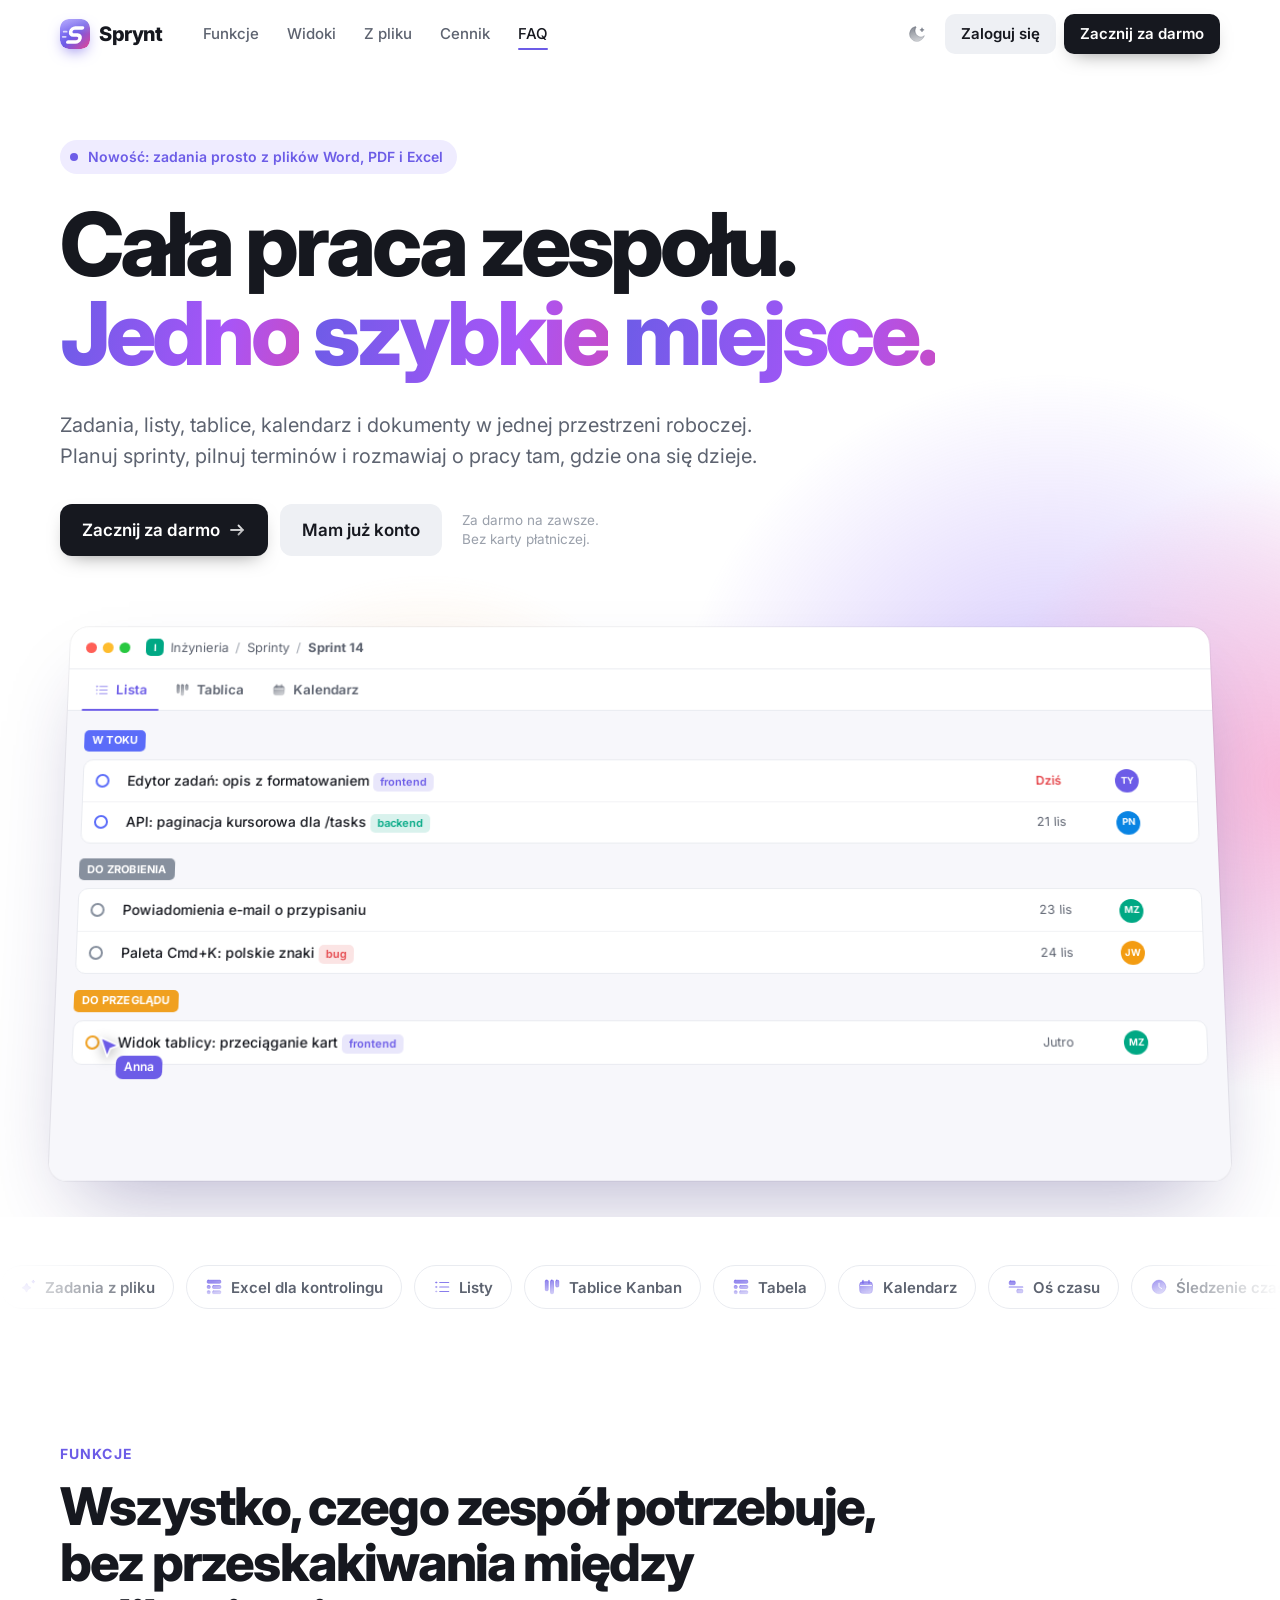
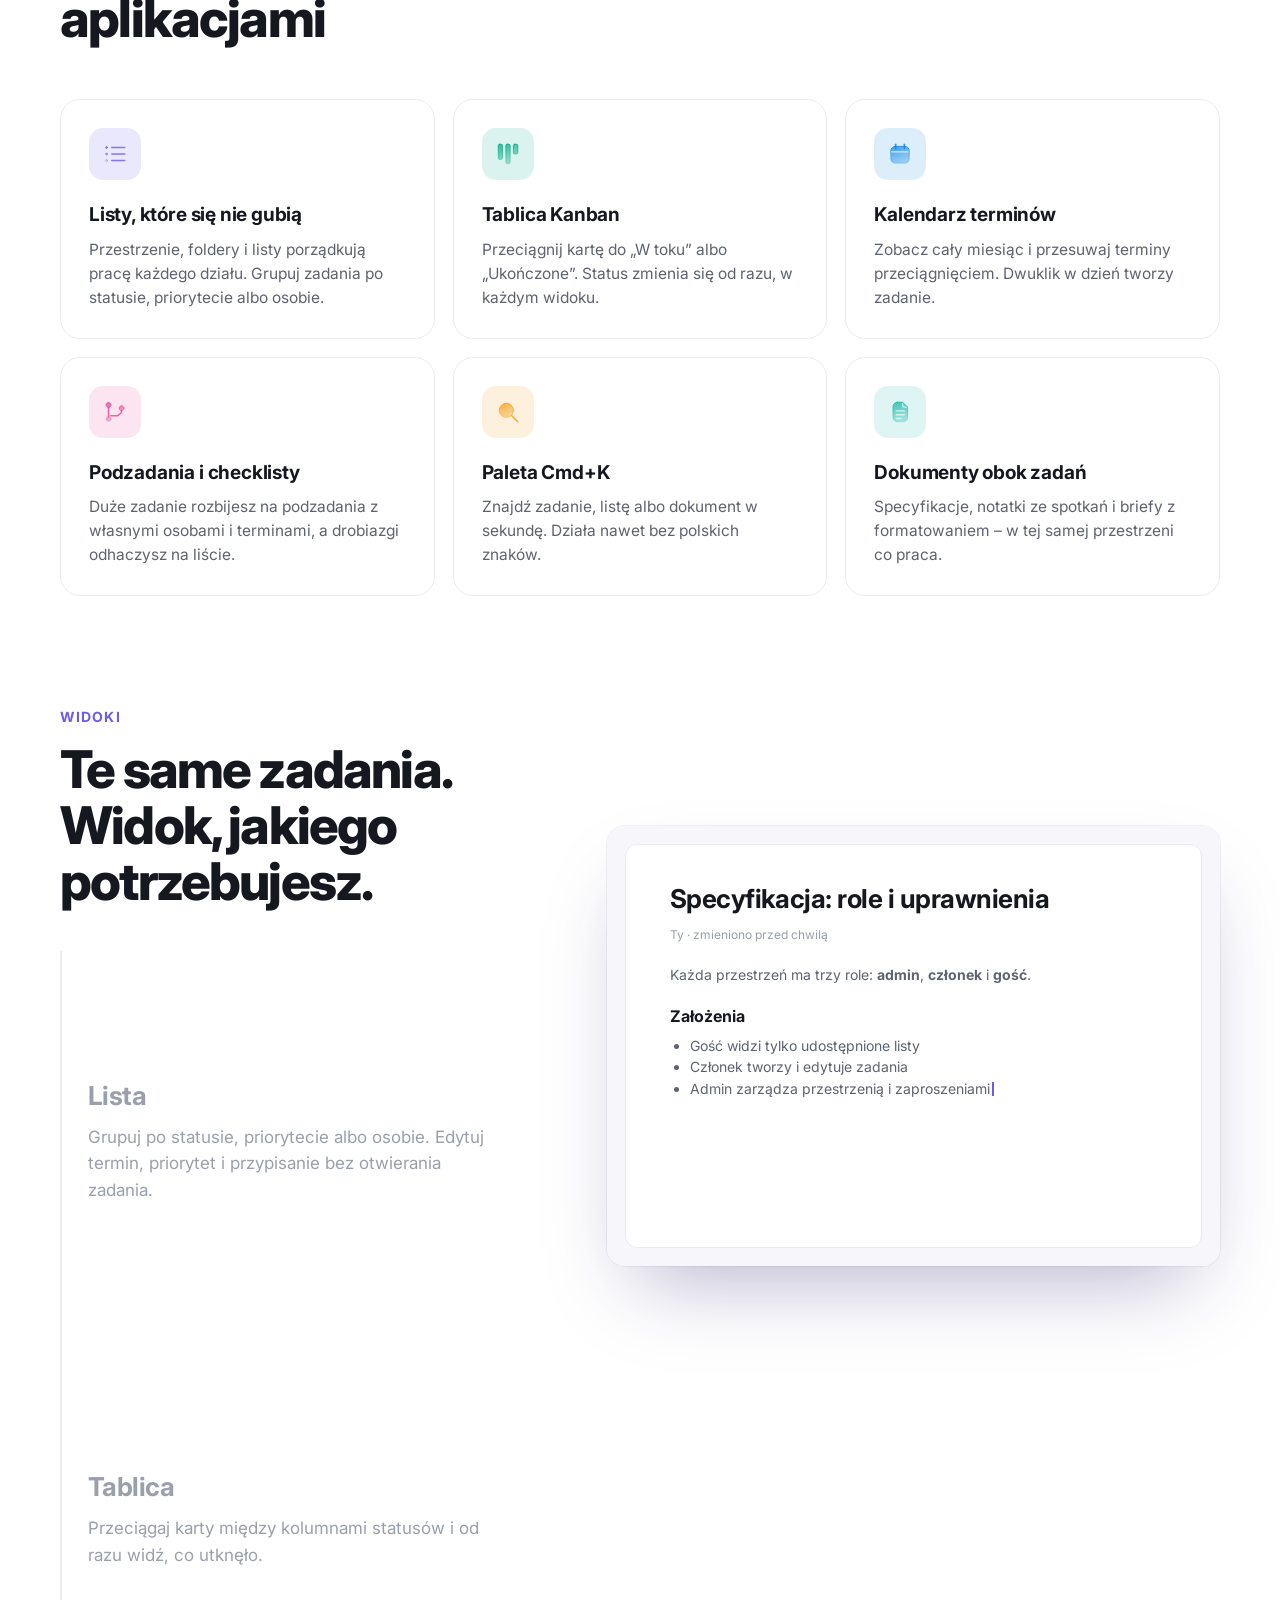
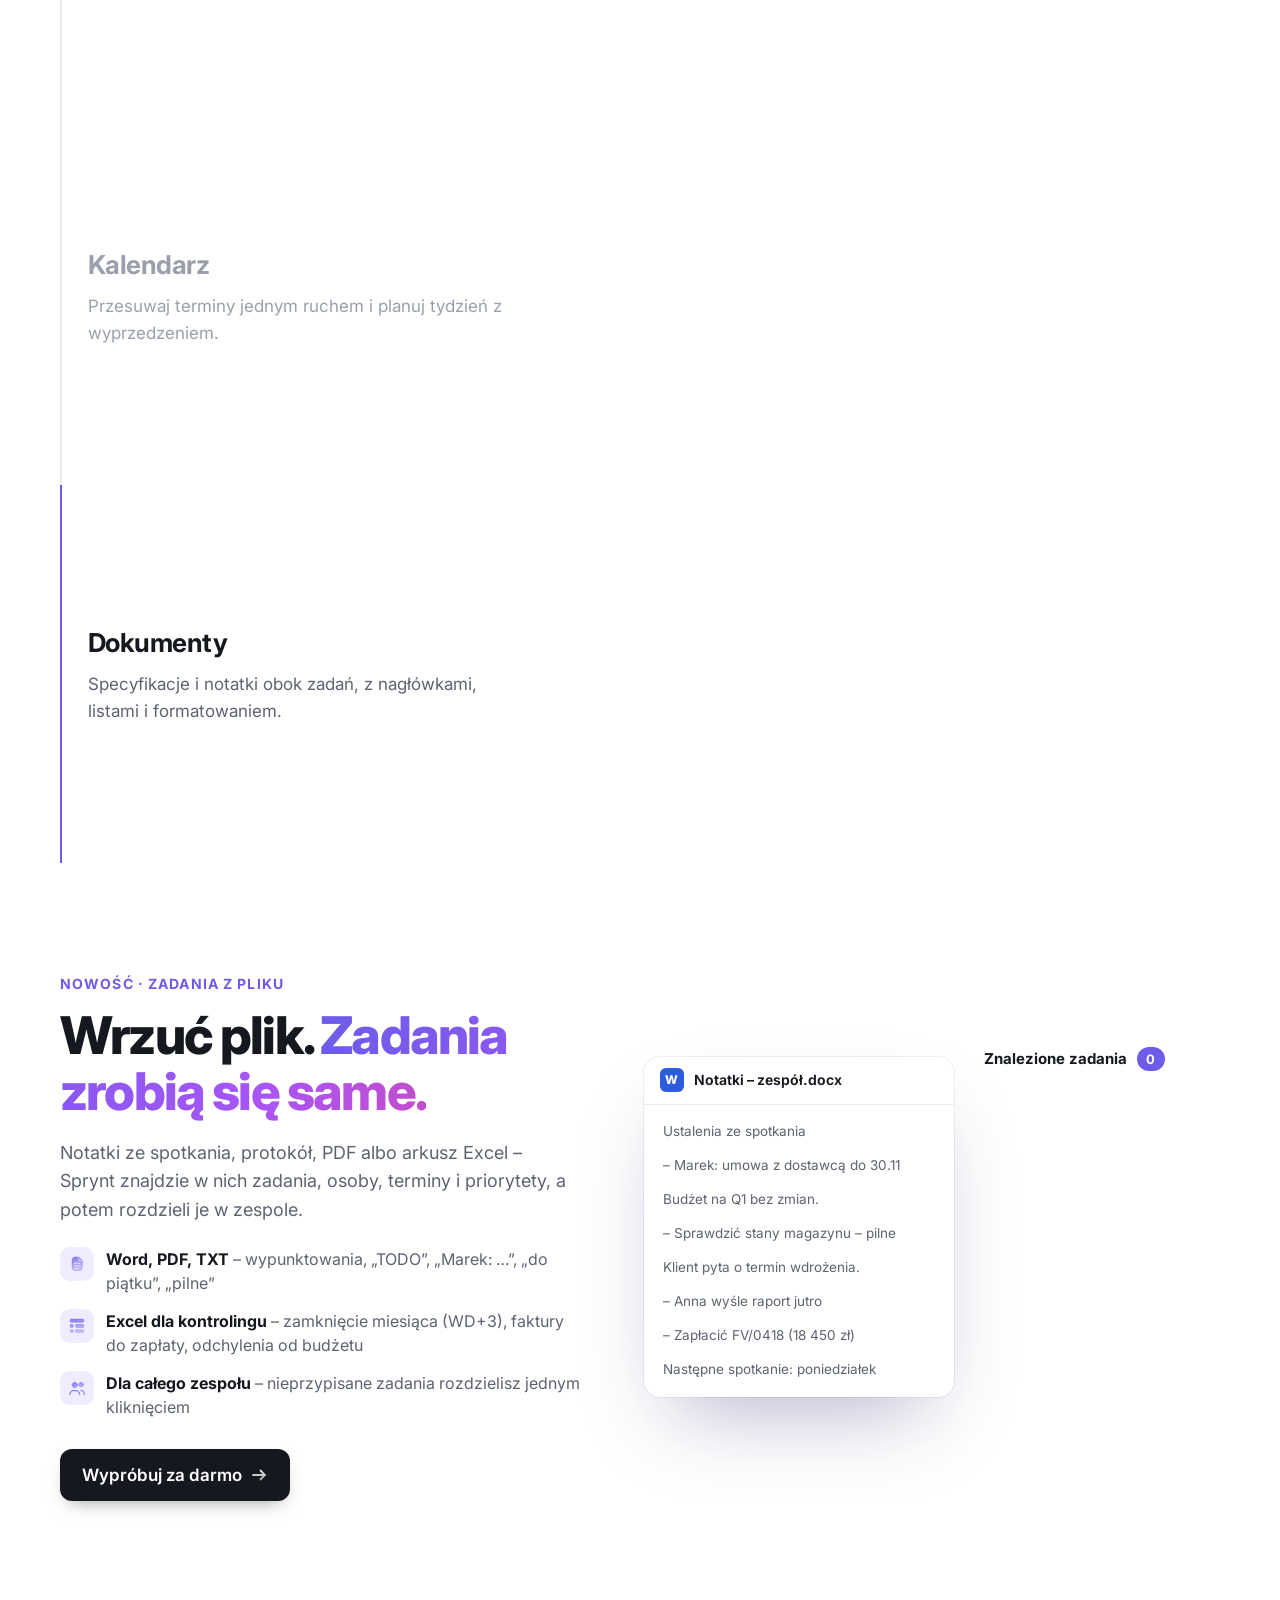
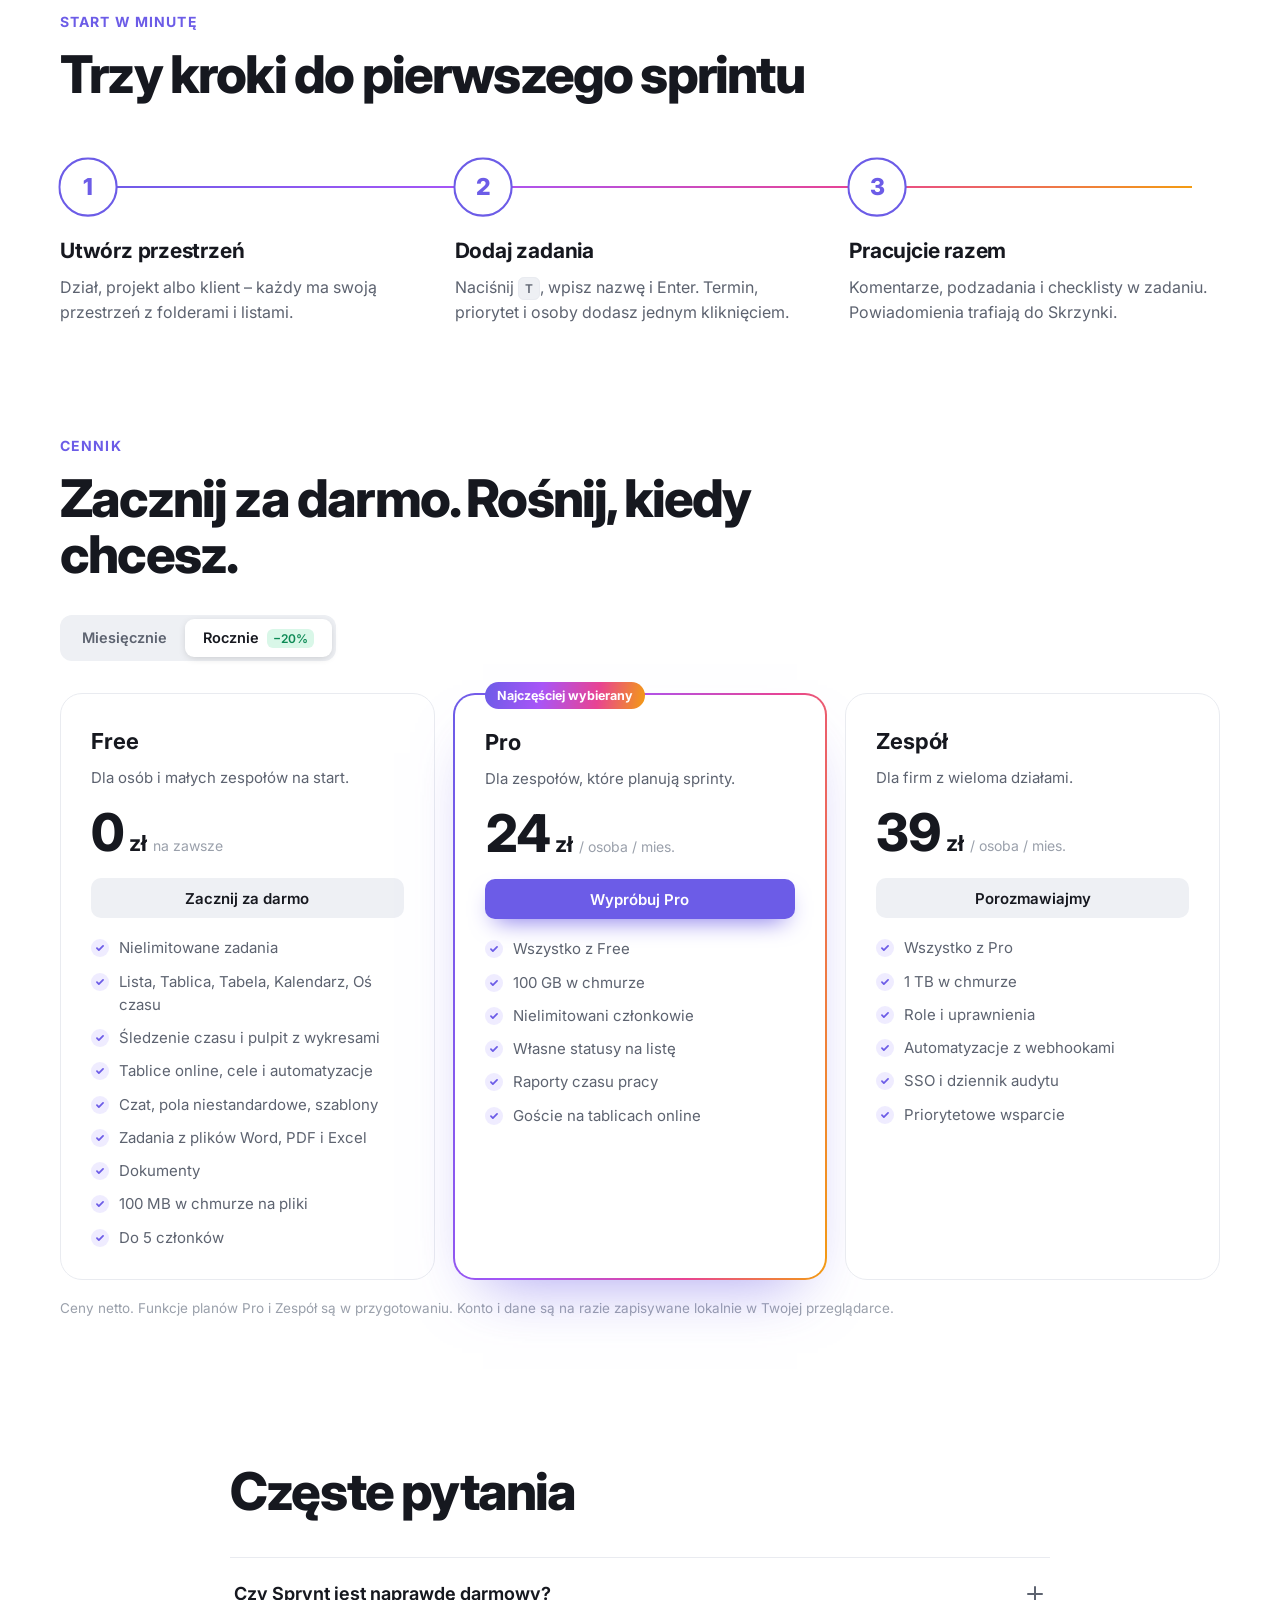
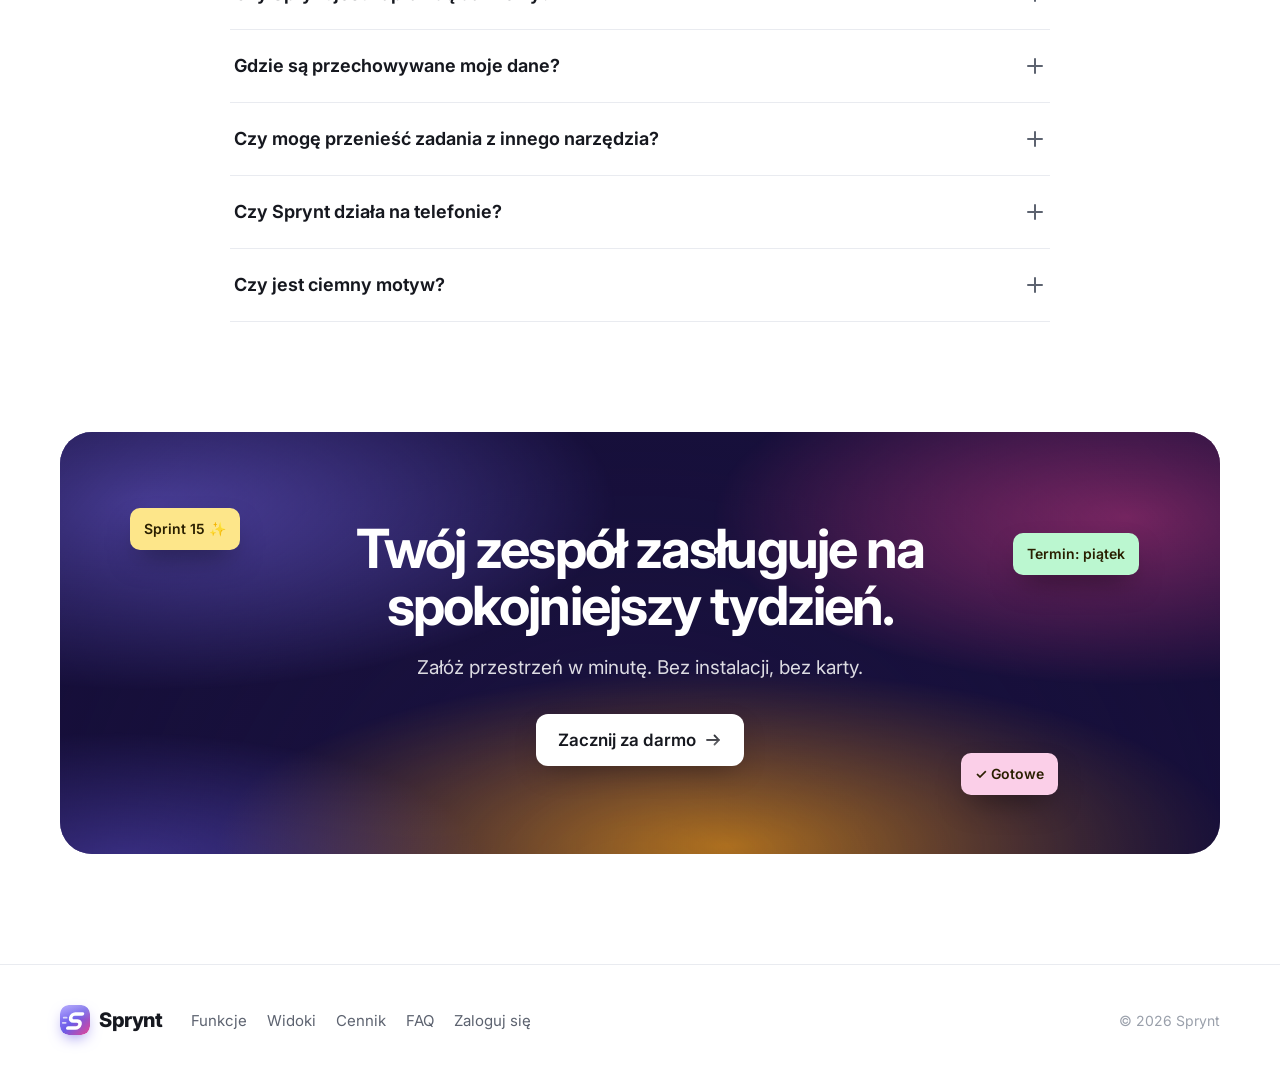
==== commit 5cbede59: "Zadania z pliku (Word, PDF, Excel dla kontrolingu), animacje, pola, zależności, kosz, czat - Zadania" ====
--- a/index.html
+++ b/index.html
@@ -21,7 +21,7 @@
       <nav class="nav-links" aria-label="Sekcje">
         <a href="#funkcje">Funkcje</a>
         <a href="#widoki">Widoki</a>
-        <a href="#cennik">Cennik</a>
+        <a href="#z-pliku">Z pliku</a><a href="#cennik">Cennik</a>
         <a href="#faq">FAQ</a>
       </nav>
       <div class="nav-acts">
@@ -37,7 +37,7 @@
     <section class="hero">
       <div class="aurora" aria-hidden="true"><i></i><i></i><i></i></div>
       <div class="wrap">
-        <p class="eyebrow reveal"><span class="pulse"></span>Nowość: tablice online, cele i automatyzacje</p>
+        <p class="eyebrow reveal"><span class="pulse"></span>Nowość: zadania prosto z plików Word, PDF i Excel</p>
         <h1 class="hero-h" aria-label="Cała praca zespołu. Jedno szybkie miejsce.">
           <span class="line"><span class="w">Cała</span> <span class="w">praca</span> <span class="w">zespołu.</span></span>
           <span class="line"><span class="w grad">Jedno</span> <span class="w grad">szybkie</span> <span class="w grad">miejsce.</span></span>
@@ -106,6 +106,46 @@
       </div>
     </section>
 
+    <!-- ============ ZADANIA Z PLIKU ============ -->
+    <section class="sec xsec" id="z-pliku">
+      <div class="wrap xsec-grid">
+        <div class="xsec-txt">
+          <p class="kicker reveal">Nowość · Zadania z pliku</p>
+          <h2 class="sec-h reveal">Wrzuć plik. <span class="grad">Zadania zrobią się same.</span></h2>
+          <p class="xsec-lead reveal">Notatki ze spotkania, protokół, PDF albo arkusz Excel – Sprynt znajdzie w nich zadania, osoby, terminy i priorytety, a potem rozdzieli je w zespole.</p>
+          <ul class="xsec-list">
+            <li class="reveal" style="--d:.05s"><span class="xsec-ico" data-icon="file-text" data-size="18"></span><span><b>Word, PDF, TXT</b> – wypunktowania, „TODO”, „Marek: …”, „do piątku”, „pilne”</span></li>
+            <li class="reveal" style="--d:.12s"><span class="xsec-ico" data-icon="spreadsheet" data-size="18"></span><span><b>Excel dla kontrolingu</b> – zamknięcie miesiąca (WD+3), faktury do zapłaty, odchylenia od budżetu</span></li>
+            <li class="reveal" style="--d:.19s"><span class="xsec-ico" data-icon="users" data-size="18"></span><span><b>Dla całego zespołu</b> – nieprzypisane zadania rozdzielisz jednym kliknięciem</span></li>
+          </ul>
+          <a class="btn dark lg reveal" href="app.html#register" data-auth="cta">Wypróbuj za darmo <span data-icon="arrow-right" data-size="18"></span></a>
+        </div>
+        <div class="xdemo reveal" aria-hidden="true">
+          <div class="xd-doc">
+            <div class="xd-doc-h"><span class="xd-tile">W</span>Notatki – zespół.docx</div>
+            <div class="xd-lines">
+              <p>Ustalenia ze spotkania</p>
+              <p class="hit" style="--t:1.1">– Marek: umowa z dostawcą do 30.11</p>
+              <p>Budżet na Q1 bez zmian.</p>
+              <p class="hit" style="--t:1.7">– Sprawdzić stany magazynu – pilne</p>
+              <p>Klient pyta o termin wdrożenia.</p>
+              <p class="hit" style="--t:2.3">– Anna wyśle raport jutro</p>
+              <p class="hit" style="--t:2.6">– Zapłacić FV/0418 (18 450 zł)</p>
+              <p>Następne spotkanie: poniedziałek</p>
+            </div>
+            <i class="xd-scan"></i>
+          </div>
+          <div class="xd-list">
+            <div class="xd-list-h">Znalezione zadania <b class="xd-n"></b></div>
+            <div class="xd-card" style="--t:1.1;--dy:52px;top:60px"><b>Umowa z dostawcą</b><span><i class="xd-av" style="--c:#00a884">MZ</i><em>30 lis</em></span></div>
+            <div class="xd-card" style="--t:1.7;--dy:56px;top:124px"><b>Sprawdzić stany magazynu</b><span><i class="xd-av" style="--c:#6c5ce7">+</i><em class="red">Pilny</em></span></div>
+            <div class="xd-card" style="--t:2.3;--dy:60px;top:188px"><b>Wysłać raport</b><span><i class="xd-av" style="--c:#f39c12">AK</i><em>Jutro</em></span></div>
+            <div class="xd-card" style="--t:2.6;--dy:30px;top:252px"><b>Zapłacić FV/0418</b><span><i class="xd-av" style="--c:#e84393">EL</i><em>18 450 zł</em></span></div>
+          </div>
+        </div>
+      </div>
+    </section>
+
     <!-- ============ JAK ZACZĄĆ ============ -->
     <section class="sec">
       <div class="wrap">
@@ -135,7 +175,7 @@
             <h3>Free</h3><p class="plan-d">Dla osób i małych zespołów na start.</p>
             <div class="price"><span class="amt" data-m="0" data-y="0">0</span><span class="cur">zł</span><span class="per">na zawsze</span></div>
             <a class="btn soft full" href="app.html#register" data-auth="cta">Zacznij za darmo</a>
-            <ul><li>Nielimitowane zadania</li><li>Lista, Tablica, Tabela, Kalendarz, Oś czasu</li><li>Śledzenie czasu i pulpit z wykresami</li><li>Tablice online, cele i automatyzacje</li><li>Czat, pola niestandardowe, szablony</li><li>Dokumenty</li><li>100 MB w chmurze na pliki</li><li>Do 5 członków</li></ul>
+            <ul><li>Nielimitowane zadania</li><li>Lista, Tablica, Tabela, Kalendarz, Oś czasu</li><li>Śledzenie czasu i pulpit z wykresami</li><li>Tablice online, cele i automatyzacje</li><li>Czat, pola niestandardowe, szablony</li><li>Zadania z plików Word, PDF i Excel</li><li>Dokumenty</li><li>100 MB w chmurze na pliki</li><li>Do 5 członków</li></ul>
           </article>
           <article class="plan featured reveal" style="--d:.1s">
             <span class="ribbon">Najczęściej wybierany</span>
--- a/css/landing.css
+++ b/css/landing.css
@@ -341,3 +341,52 @@
 }
 
 [hidden] { display: none !important; }
+
+/* ============ Zadania z pliku – zapętlona scena (CSS) ============ */
+.xsec-grid { display: grid; grid-template-columns: minmax(0, 1fr) minmax(0, 1.1fr); gap: 60px; align-items: center; }
+.xsec-lead { margin: 18px 0 22px; font-size: 18px; line-height: 1.6; color: var(--text-2); max-width: 520px; }
+.xsec-list { list-style: none; padding: 0; margin: 0 0 30px; display: flex; flex-direction: column; gap: 14px; }
+.xsec-list li { display: flex; gap: 12px; align-items: flex-start; color: var(--text-2); line-height: 1.5; }
+.xsec-list b { color: var(--text); }
+.xsec-ico { width: 34px; height: 34px; flex: none; display: grid; place-items: center; border-radius: 10px; background: var(--brand-soft); color: var(--brand); }
+.xdemo { --L: 8s; position: relative; height: 400px; }
+.xd-doc { position: absolute; left: 0; top: 20px; width: 310px; height: 340px; border-radius: 16px; background: var(--panel); box-shadow: var(--shadow-lg); overflow: hidden; animation: xdDoc var(--L) var(--ease) infinite; }
+.xd-doc-h { display: flex; align-items: center; gap: 10px; height: 48px; padding: 0 16px; border-bottom: 1px solid var(--line); font-weight: 650; font-size: 14px; }
+.xd-tile { width: 24px; height: 24px; display: grid; place-items: center; border-radius: 6px; background: #2b5cd9; color: #fff; font-size: 12px; font-weight: 800; }
+.xd-lines { padding: 10px 0; }
+.xd-lines p { margin: 0; height: 34px; display: flex; align-items: center; padding: 0 16px; font-size: 13.5px; color: var(--text-2); border-left: 3px solid transparent; white-space: nowrap; overflow: hidden; }
+.xd-lines .hit { animation: xdHit var(--L) ease infinite backwards; animation-delay: calc(var(--t) * 1s); }
+.xd-scan { position: absolute; left: 0; right: 0; top: 56px; height: 3px; background: linear-gradient(90deg, transparent, var(--brand) 20%, #e84393 80%, transparent); box-shadow: 0 0 18px 4px color-mix(in srgb, var(--brand) 50%, transparent); opacity: 0; animation: xdScan var(--L) linear infinite; }
+.xd-scan::after { content: ""; position: absolute; left: 0; right: 0; bottom: 3px; height: 60px; background: linear-gradient(to top, color-mix(in srgb, var(--brand) 14%, transparent), transparent); }
+.xd-list { position: absolute; left: 340px; top: 0; right: 0; height: 400px; }
+.xd-list-h { display: flex; align-items: center; gap: 10px; height: 44px; font-weight: 700; font-size: 15px; }
+.xd-n { display: inline-grid; place-items: center; min-width: 28px; height: 24px; padding: 0 8px; border-radius: 12px; background: var(--brand); color: #fff; font-size: 13px; }
+.xd-n::after { content: "0"; animation: xdCount var(--L) steps(1) infinite; }
+.xd-card { position: absolute; left: 0; right: 0; height: 54px; display: flex; flex-direction: column; justify-content: center; gap: 4px; padding: 0 14px; border-radius: 12px; background: var(--panel); box-shadow: var(--shadow-md); border-left: 3px solid var(--brand); opacity: 0; animation: xdFly var(--L) cubic-bezier(.25,.8,.25,1) infinite backwards; animation-delay: calc(var(--t) * 1s + .1s); }
+.xd-card b { font-size: 14px; white-space: nowrap; overflow: hidden; text-overflow: ellipsis; }
+.xd-card span { display: flex; align-items: center; gap: 8px; font-size: 12px; color: var(--text-3); }
+.xd-card em { font-style: normal; } .xd-card em.red { color: #e5484d; font-weight: 600; }
+.xd-av { width: 18px; height: 18px; display: inline-grid; place-items: center; border-radius: 50%; background: var(--c); color: #fff; font-style: normal; font-size: 8px; font-weight: 700; }
+.xdemo:not(.in) *, .xdemo:not(.in) *::after { animation-play-state: paused !important; }
+@keyframes xdDoc { 0% { opacity: 0; transform: translateY(16px) scale(.94) rotate(-2deg); } 8%, 86% { opacity: 1; transform: none; } 95%, 100% { opacity: 0; transform: translateY(-8px) scale(.98); } }
+@keyframes xdScan { 0%, 9% { top: 56px; opacity: 0; } 11% { opacity: 1; } 40% { top: 330px; opacity: 1; } 43%, 100% { top: 330px; opacity: 0; } }
+@keyframes xdHit { 0% { background: transparent; border-left-color: transparent; color: var(--text-2); } 2%, 68% { background: var(--brand-soft); border-left-color: var(--brand); color: var(--text); } 76%, 100% { background: transparent; border-left-color: transparent; color: var(--text-2); } }
+@keyframes xdFly {
+  0% { opacity: 0; transform: translate(-330px, var(--dy)) scale(.6, .5); }
+  1% { opacity: 1; }
+  5% { transform: translate(-165px, calc(var(--dy) * .5 - 50px)) scale(.9) rotate(-5deg); }
+  10% { transform: none; }
+  12% { transform: scale(1.03); }
+  14%, 66% { opacity: 1; transform: none; }
+  74%, 100% { opacity: 0; transform: translateX(20px); }
+}
+@keyframes xdCount { 0% { content: "0"; } 15% { content: "1"; } 22.5% { content: "2"; } 30% { content: "3"; } 34% { content: "4"; } 90% { content: "0"; } }
+@media (max-width: 900px) {
+  .xsec-grid { grid-template-columns: 1fr; gap: 30px; }
+  .xdemo { transform: scale(.82); transform-origin: 0 0; height: 330px; width: 120%; }
+}
+@media (prefers-reduced-motion: reduce) {
+  .xdemo *, .xdemo *::after { animation: none !important; }
+  .xd-card { opacity: 1; } .xd-scan { display: none; } .xd-n::after { content: "4"; }
+  .xd-lines .hit { background: var(--brand-soft); border-left-color: var(--brand); color: var(--text); }
+}
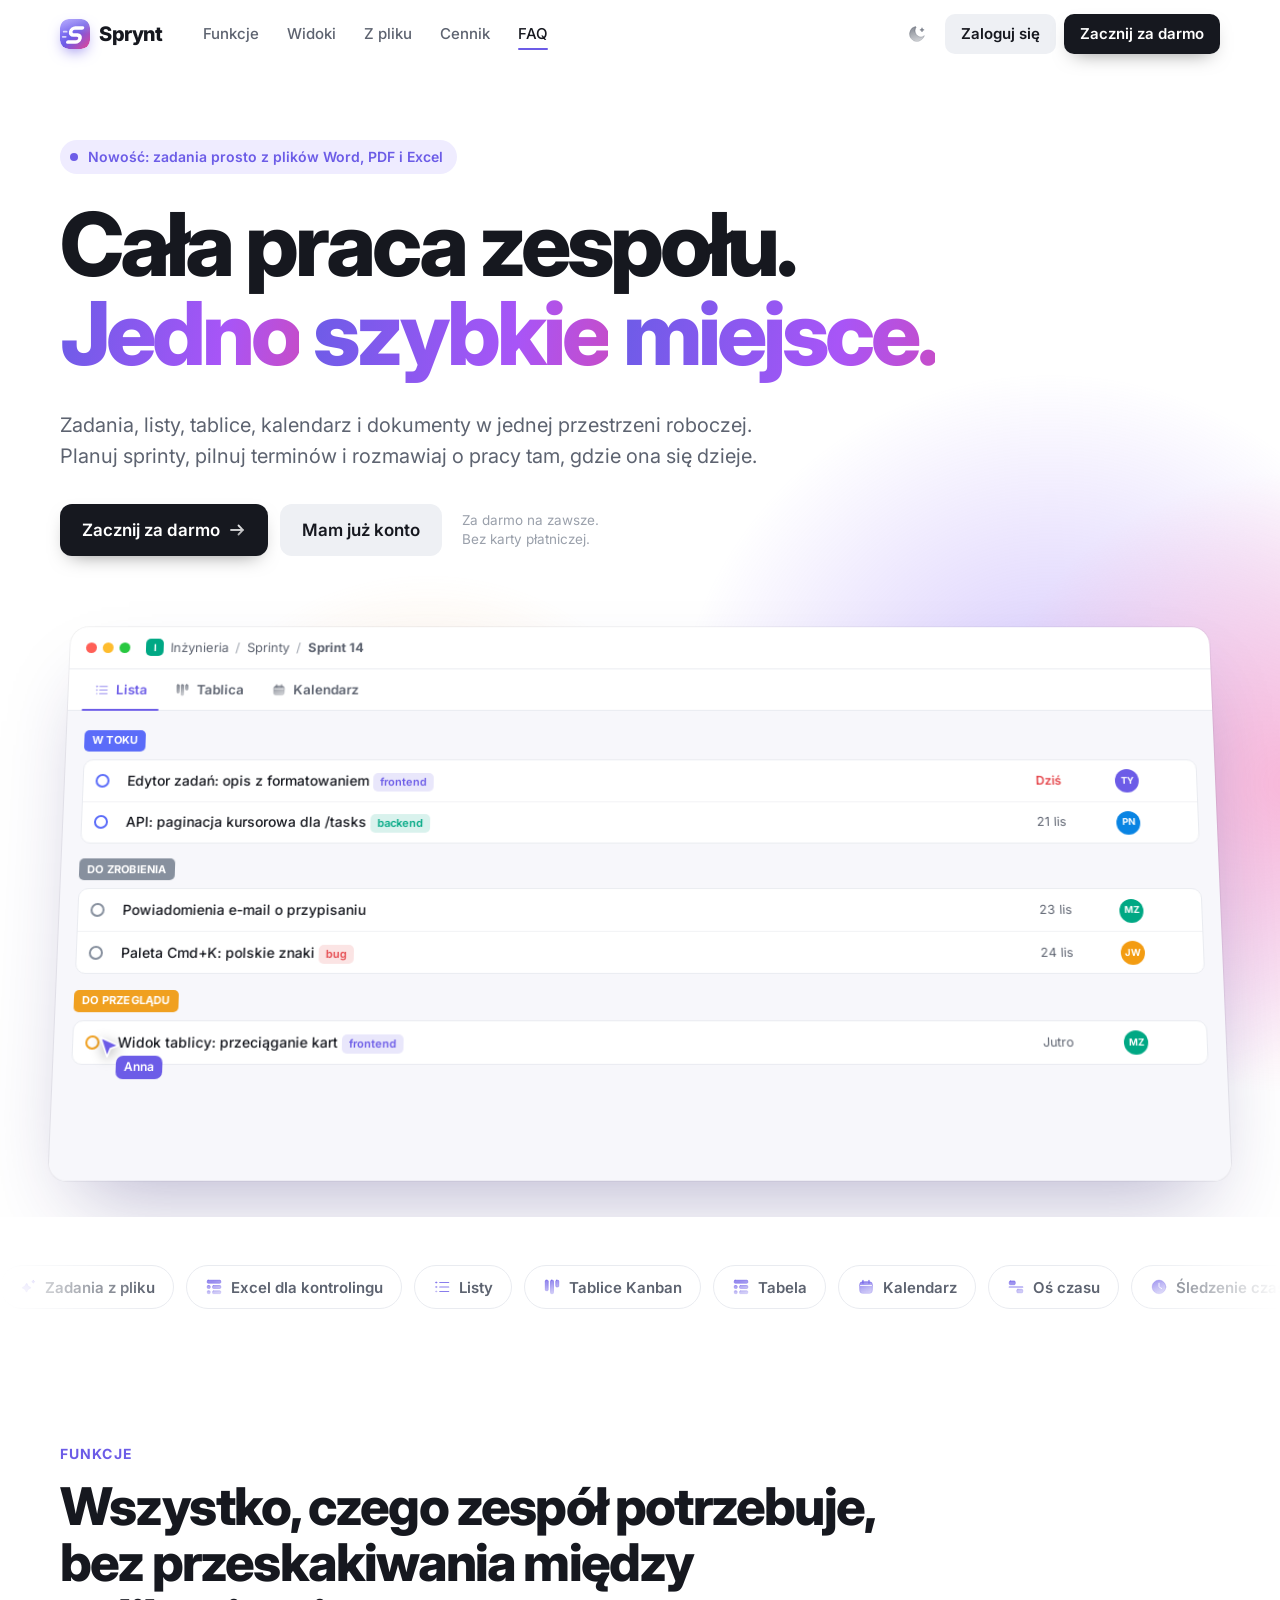
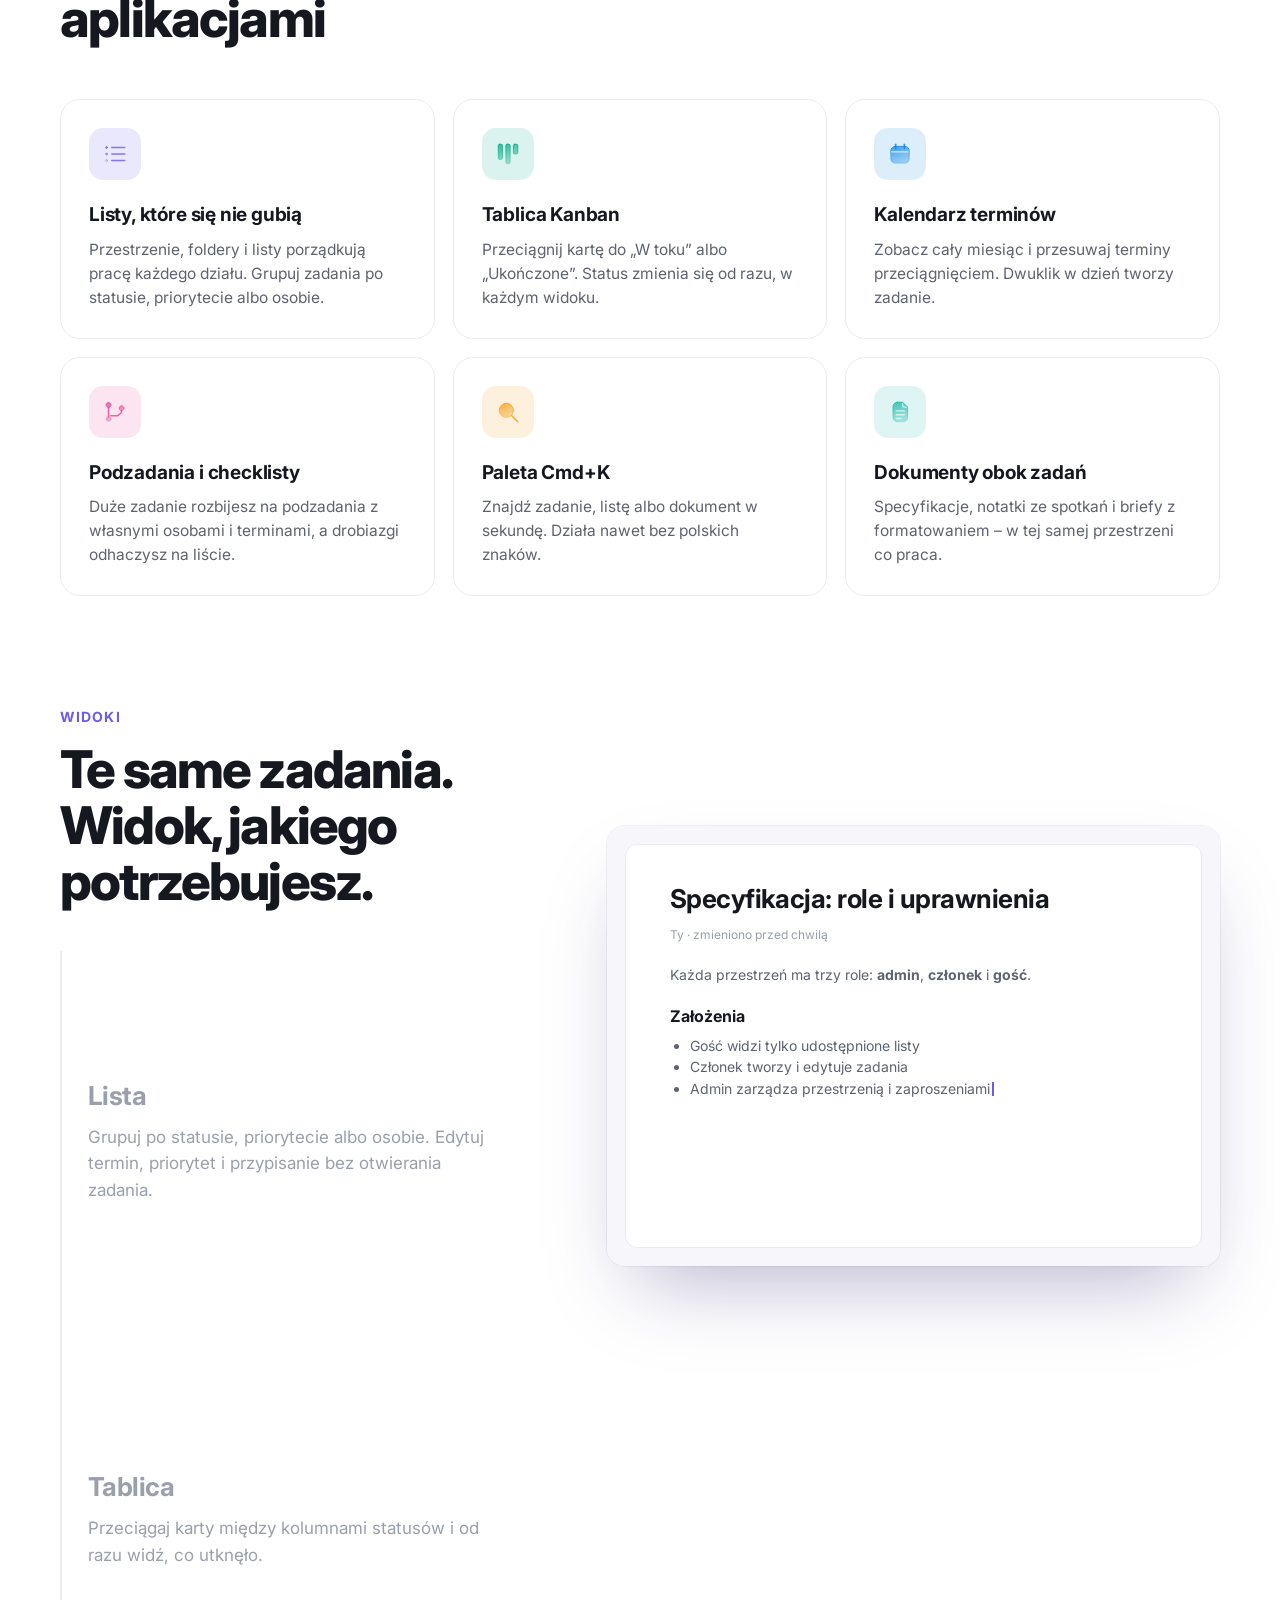
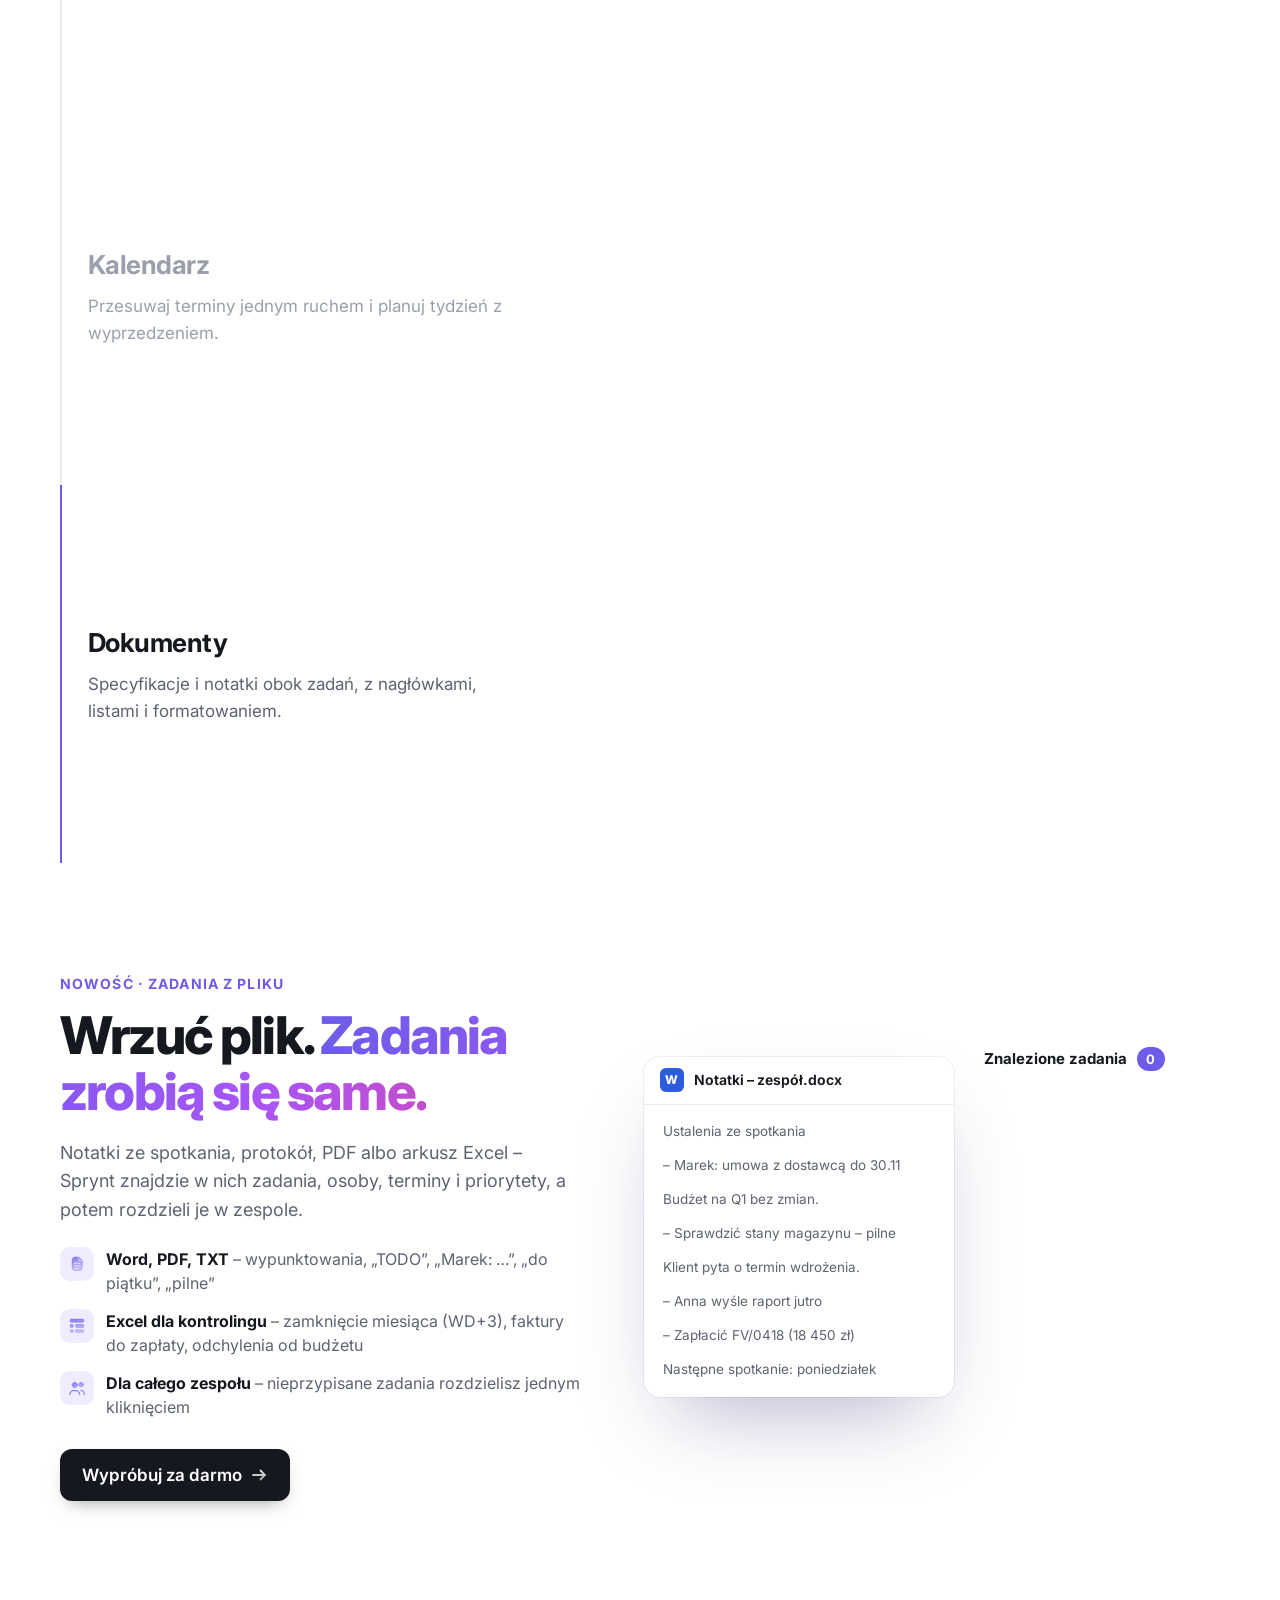
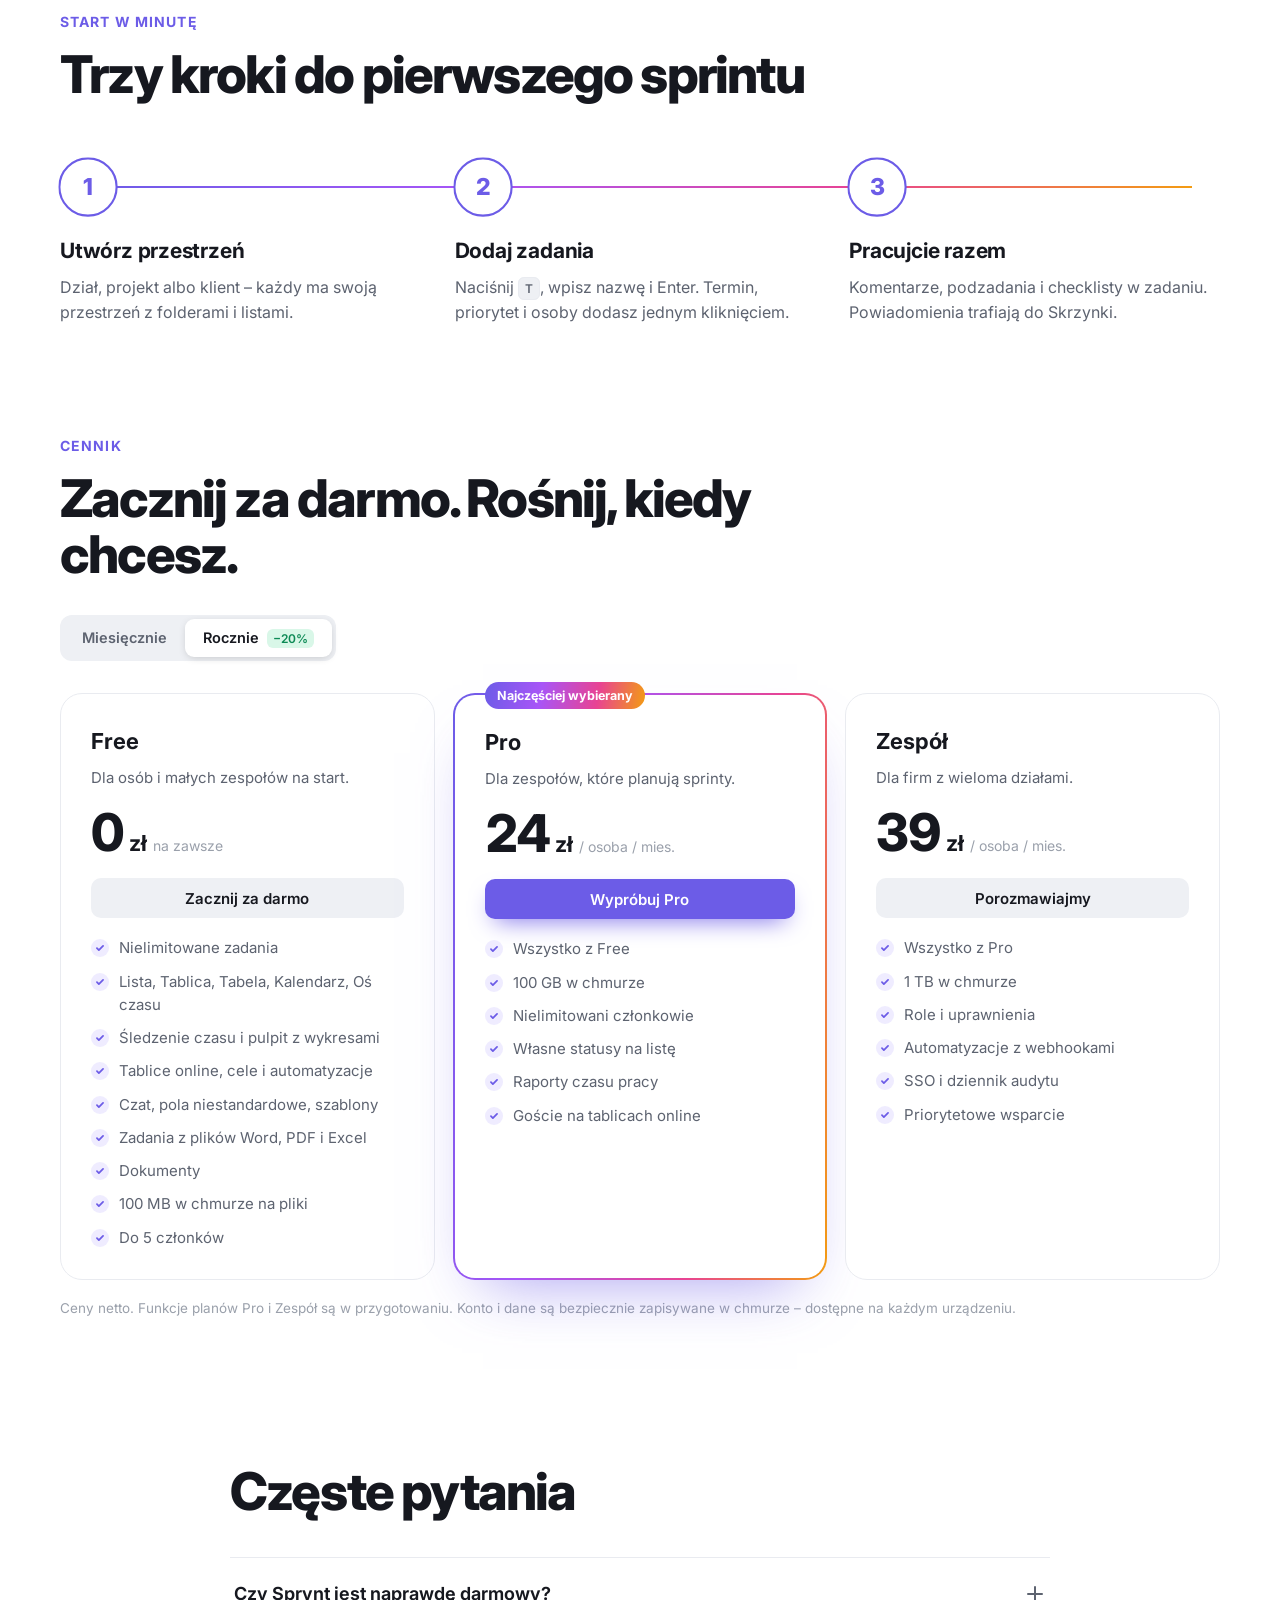
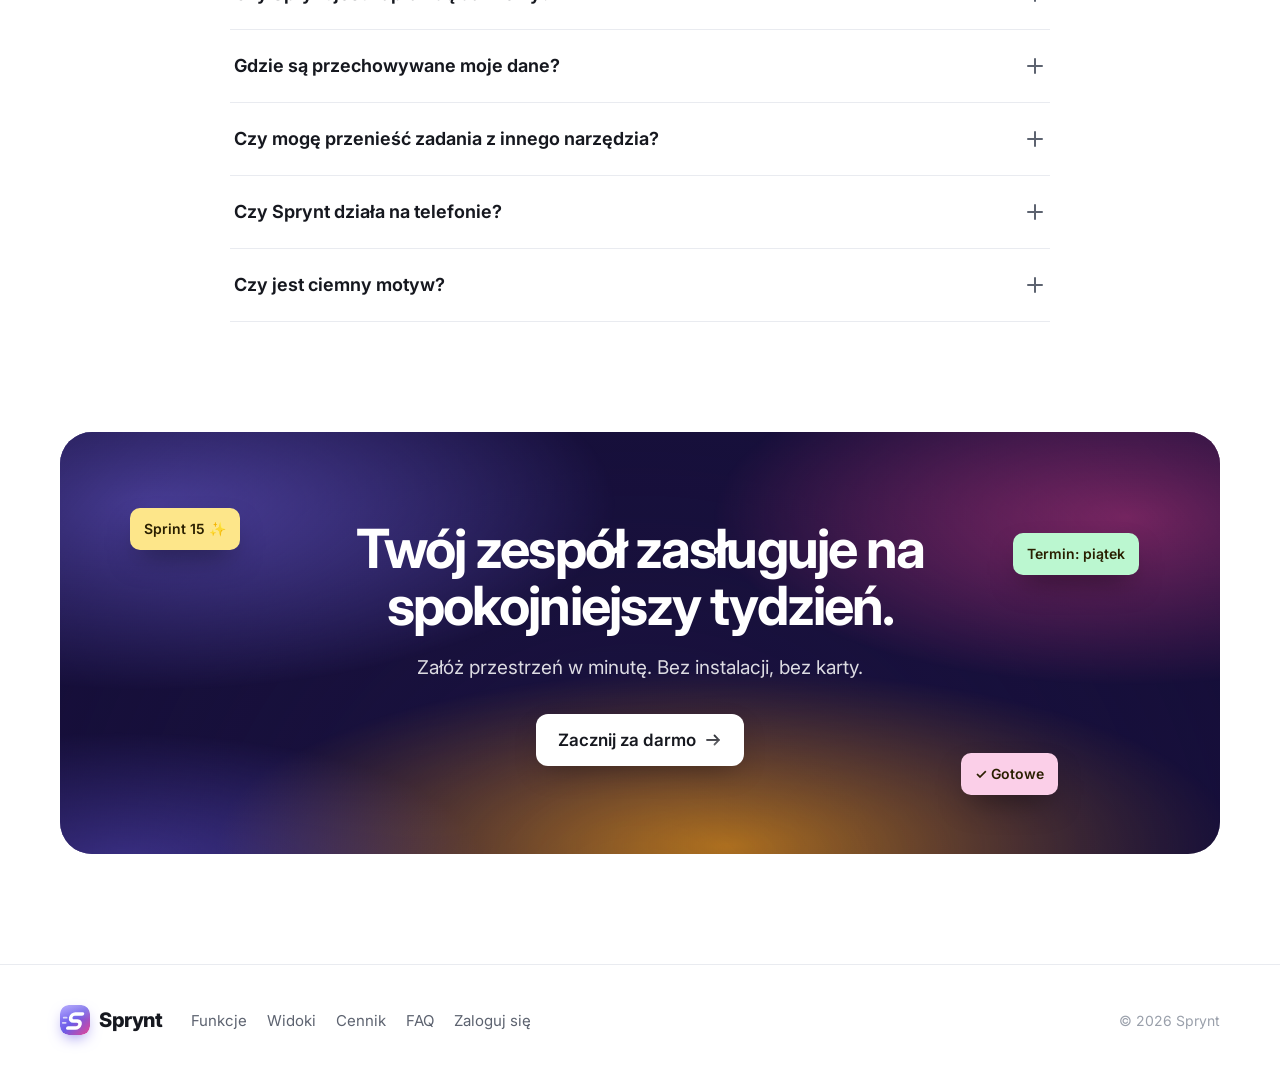
==== commit 62d331e8: "Chmura (Supabase), AI (Claude), zaproszenia, PWA, tryb skupienia, eksport do kalendarza - Prawdziwe " ====
--- a/index.html
+++ b/index.html
@@ -6,9 +6,14 @@
   <title>Sprynt – cała praca zespołu w jednym miejscu</title>
   <meta name="description" content="Sprynt łączy zadania, listy, tablice, kalendarz i dokumenty w jednej szybkiej przestrzeni roboczej. Za darmo, w przeglądarce." />
   <link rel="icon" href="img/logo.svg" type="image/svg+xml" />
+  <link rel="manifest" href="manifest.webmanifest" />
+  <meta name="theme-color" content="#6c5ce7" />
+  <link rel="apple-touch-icon" href="img/icon-192.png" />
+  <script src="js/pwa.js"></script>
   <link rel="preconnect" href="https://fonts.googleapis.com" />
   <link rel="preconnect" href="https://fonts.gstatic.com" crossorigin />
   <link rel="stylesheet" href="https://fonts.googleapis.com/css2?family=Inter:wght@400;500;600;700;800&display=swap" />
+  <script src="js/config.js"></script>
   <script src="js/theme.js"></script>
   <script src="js/auth.js"></script>
   <link rel="stylesheet" href="css/landing.css" />
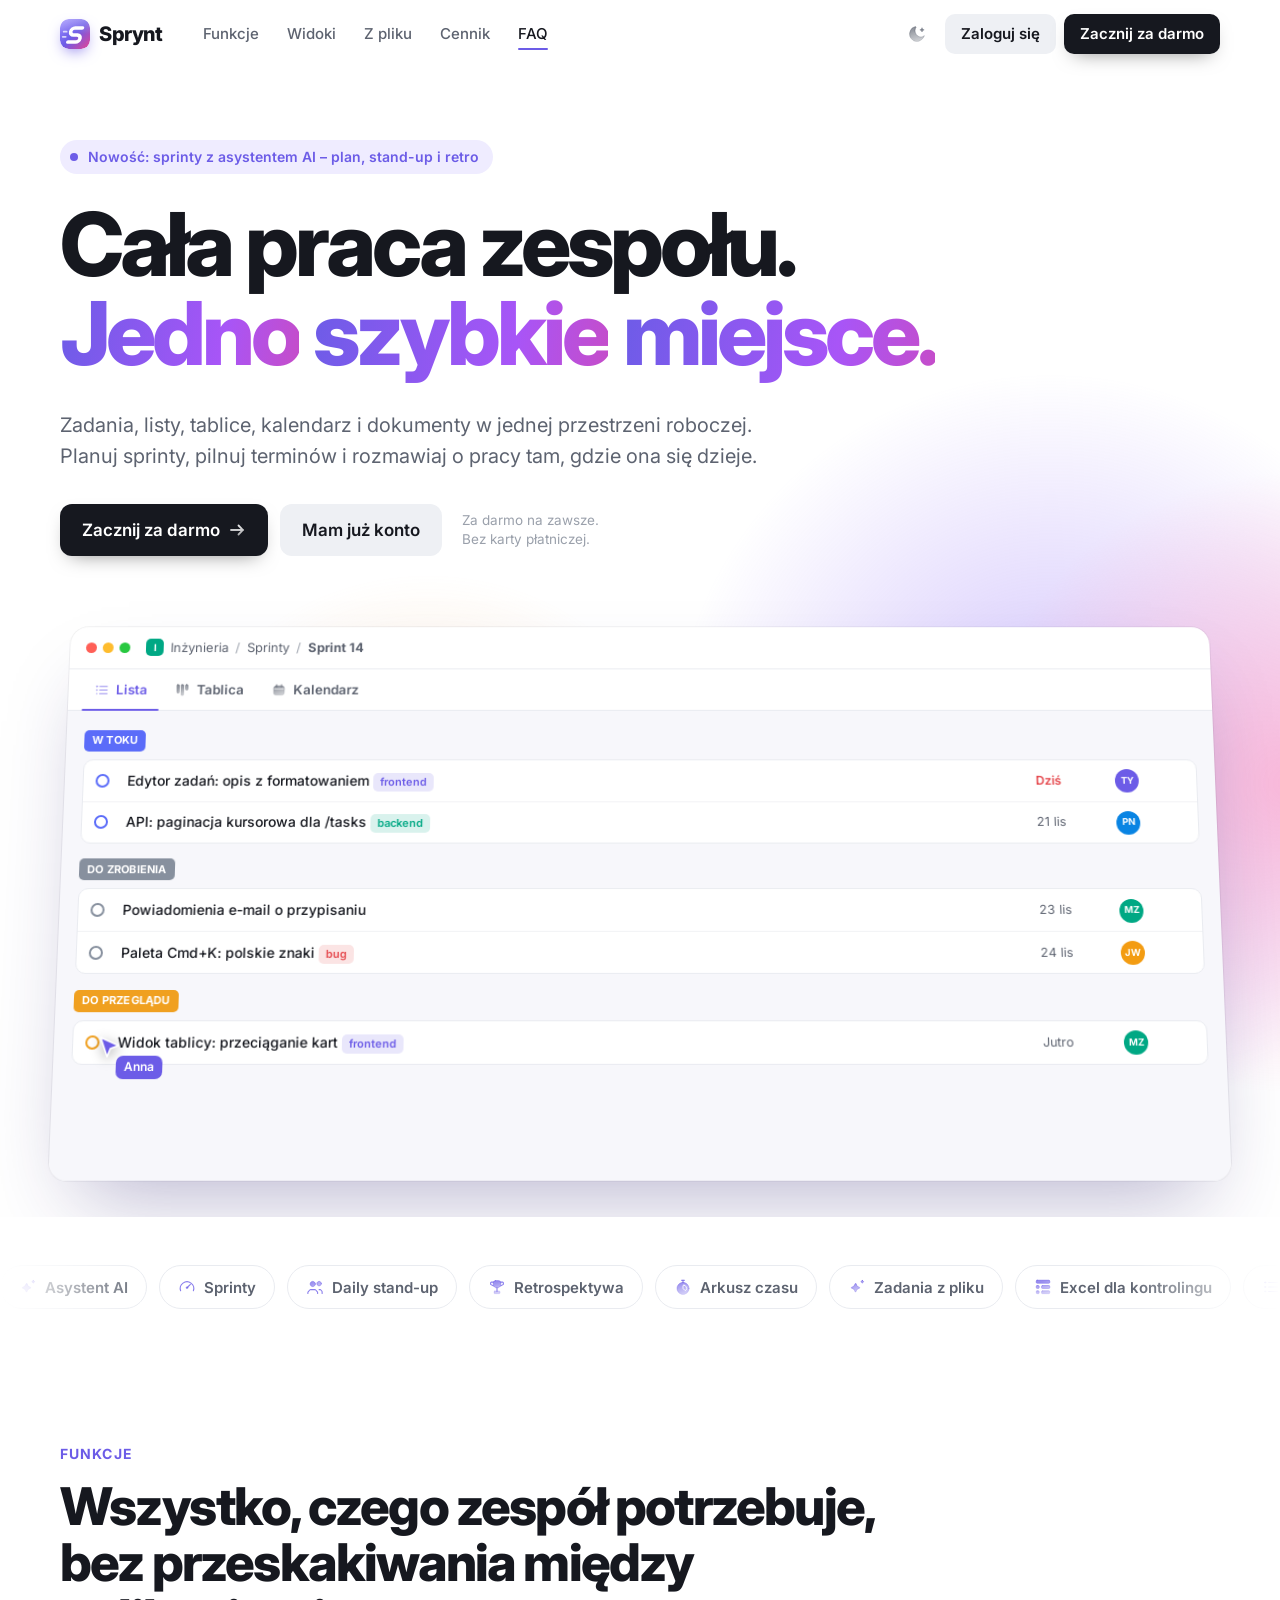
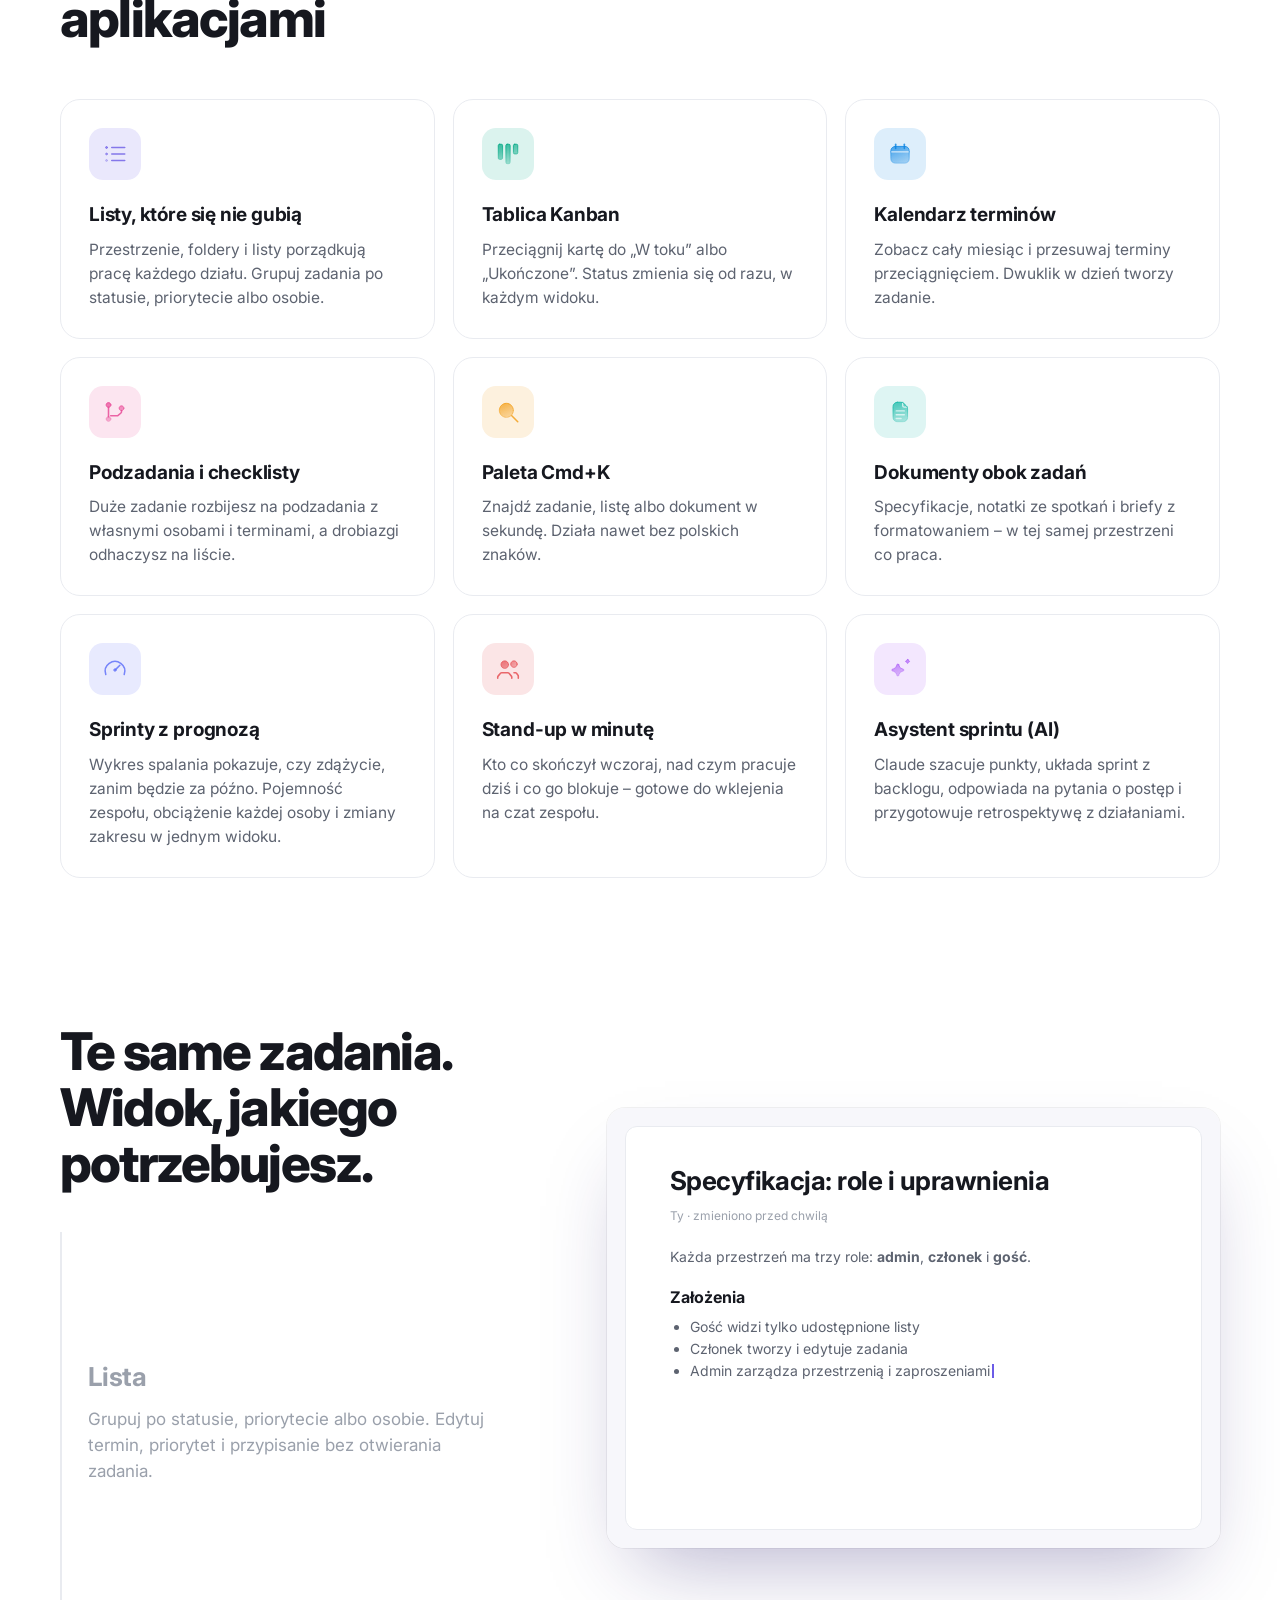
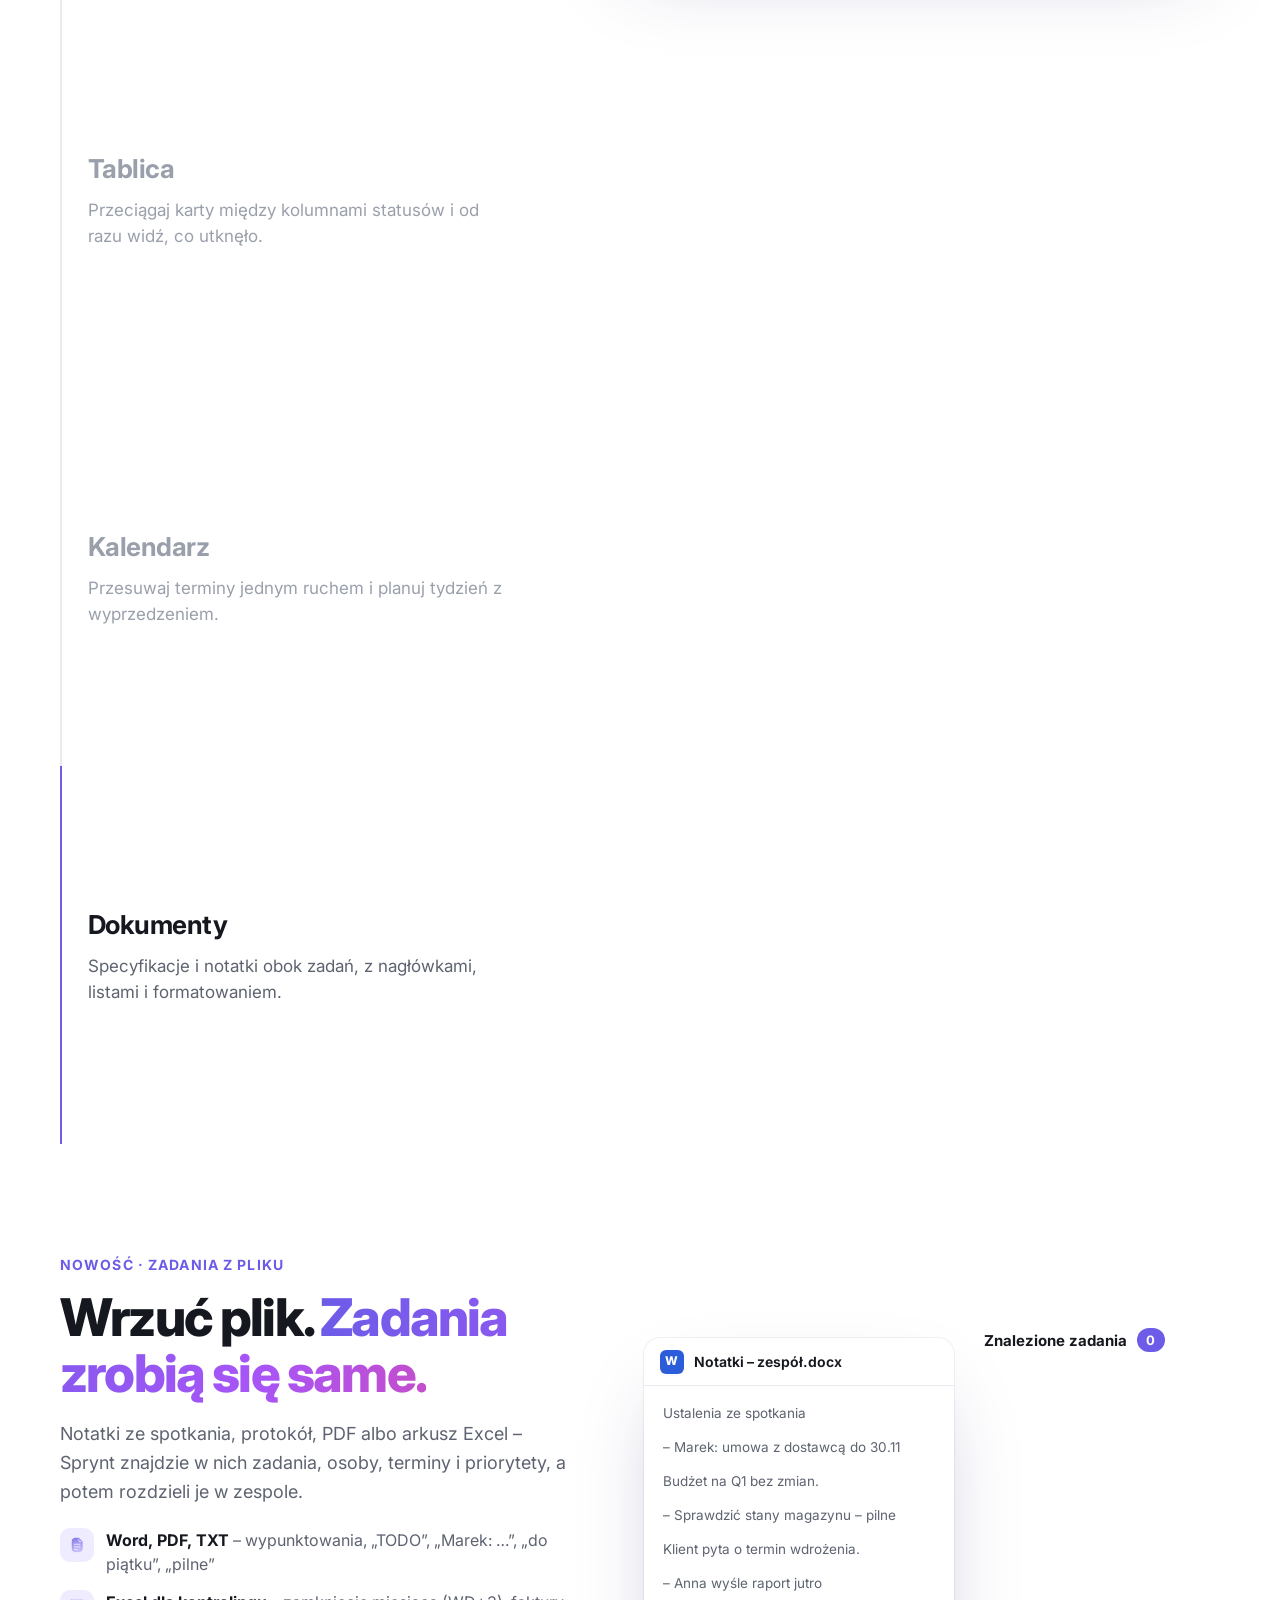
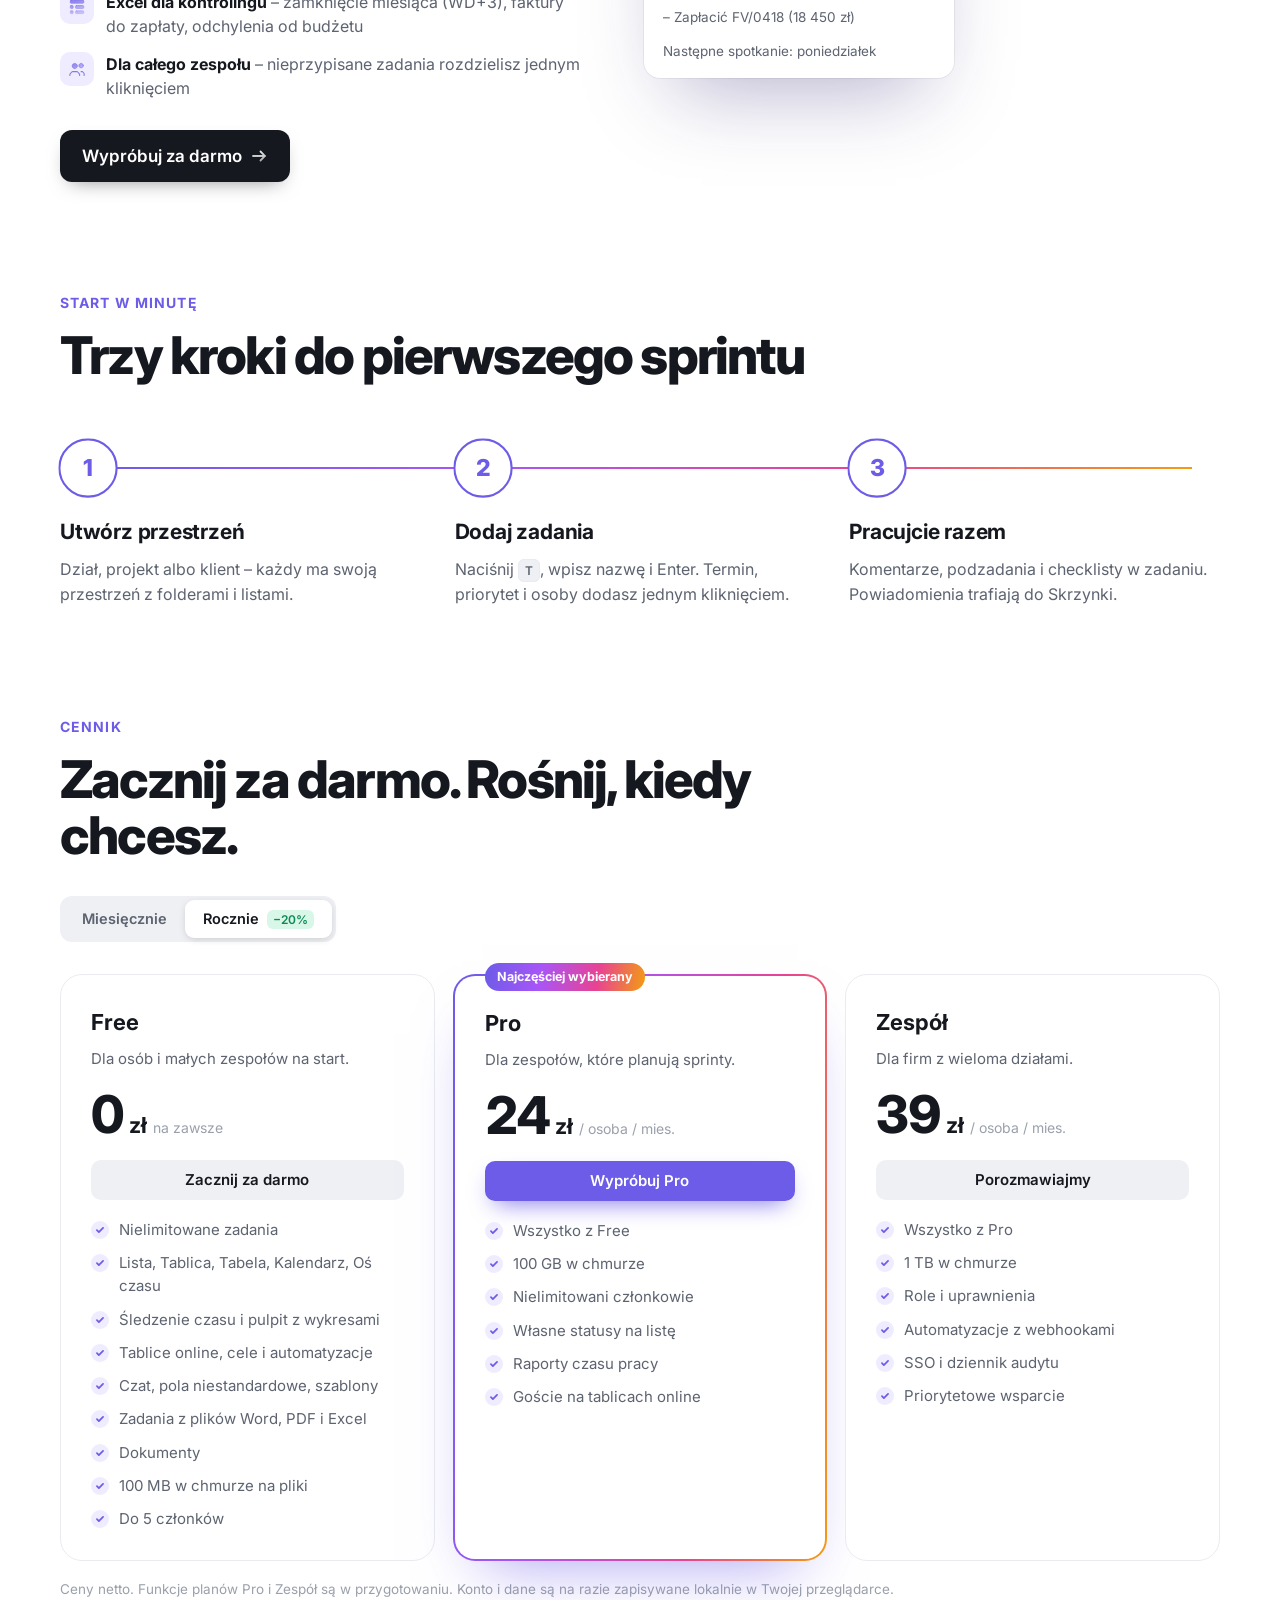
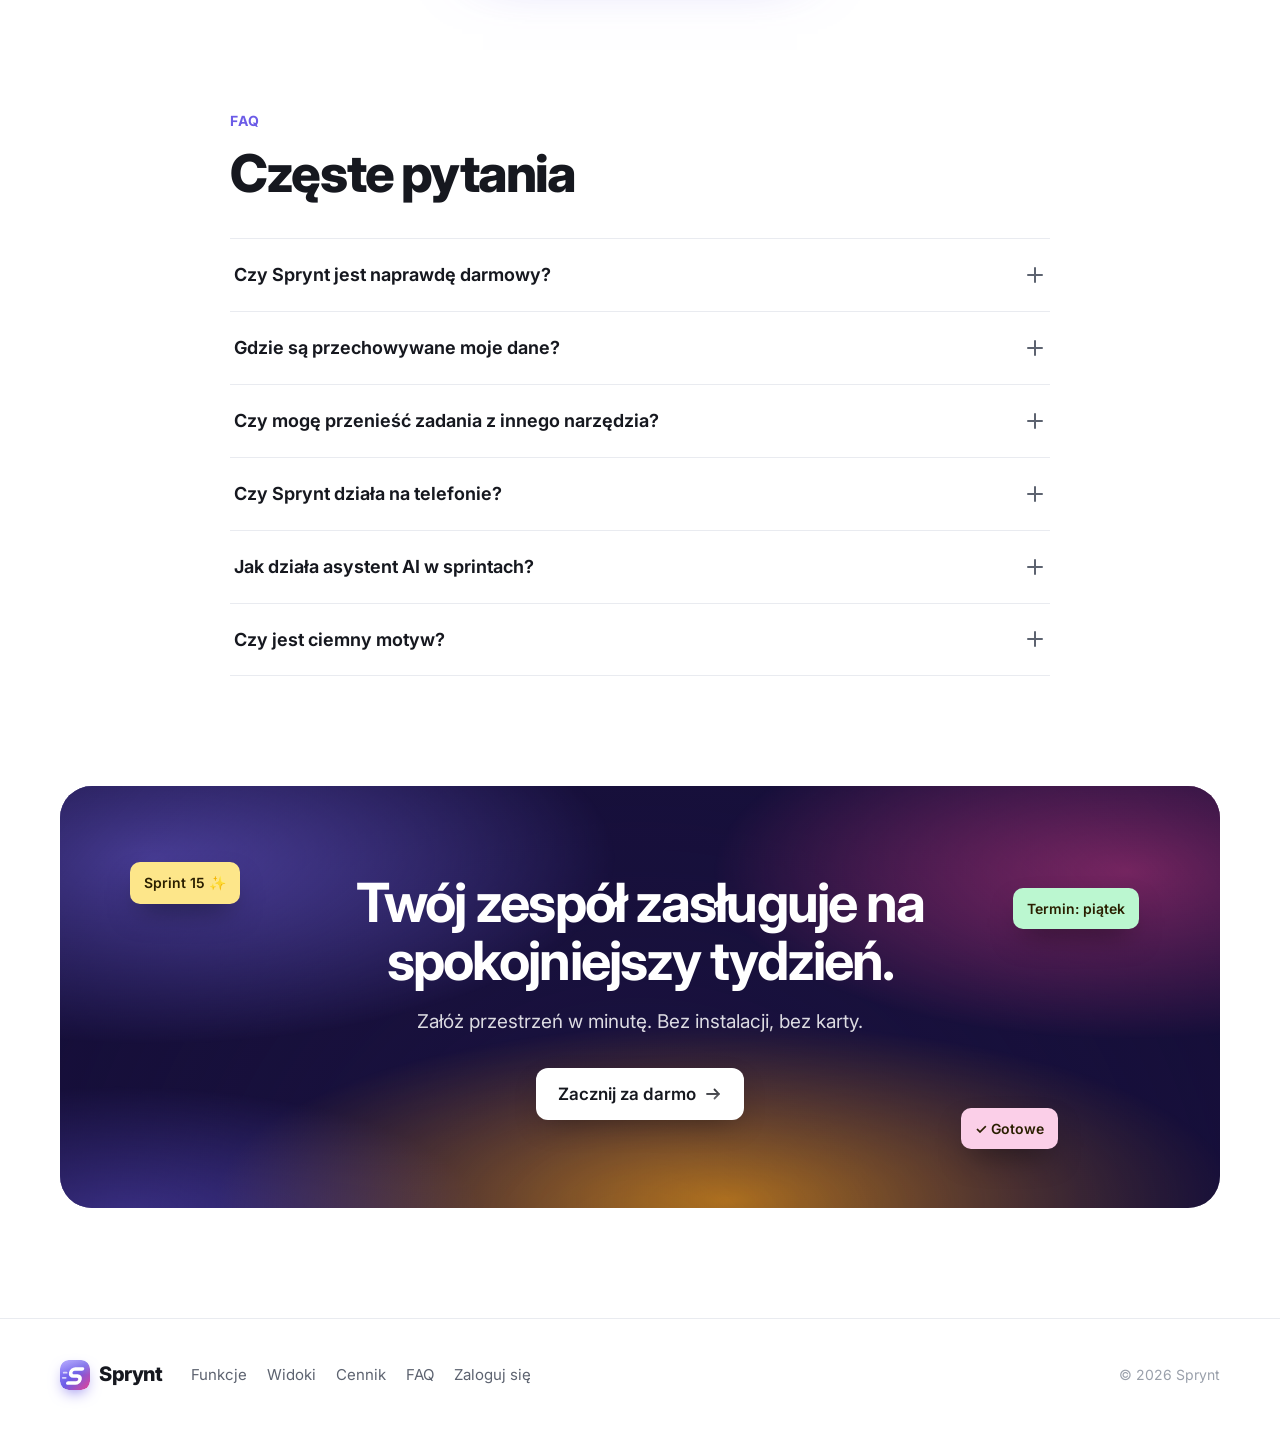
==== commit 042dda6e: "Sprinty z AI: prognoza, pojemność, obciążenie, stand-up, retrospektywa - Wykres spalania z prognozą " ====
--- a/index.html
+++ b/index.html
@@ -42,7 +42,7 @@
     <section class="hero">
       <div class="aurora" aria-hidden="true"><i></i><i></i><i></i></div>
       <div class="wrap">
-        <p class="eyebrow reveal"><span class="pulse"></span>Nowość: zadania prosto z plików Word, PDF i Excel</p>
+        <p class="eyebrow reveal"><span class="pulse"></span>Nowość: sprinty z asystentem AI – plan, stand-up i retro</p>
         <h1 class="hero-h" aria-label="Cała praca zespołu. Jedno szybkie miejsce.">
           <span class="line"><span class="w">Cała</span> <span class="w">praca</span> <span class="w">zespołu.</span></span>
           <span class="line"><span class="w grad">Jedno</span> <span class="w grad">szybkie</span> <span class="w grad">miejsce.</span></span>
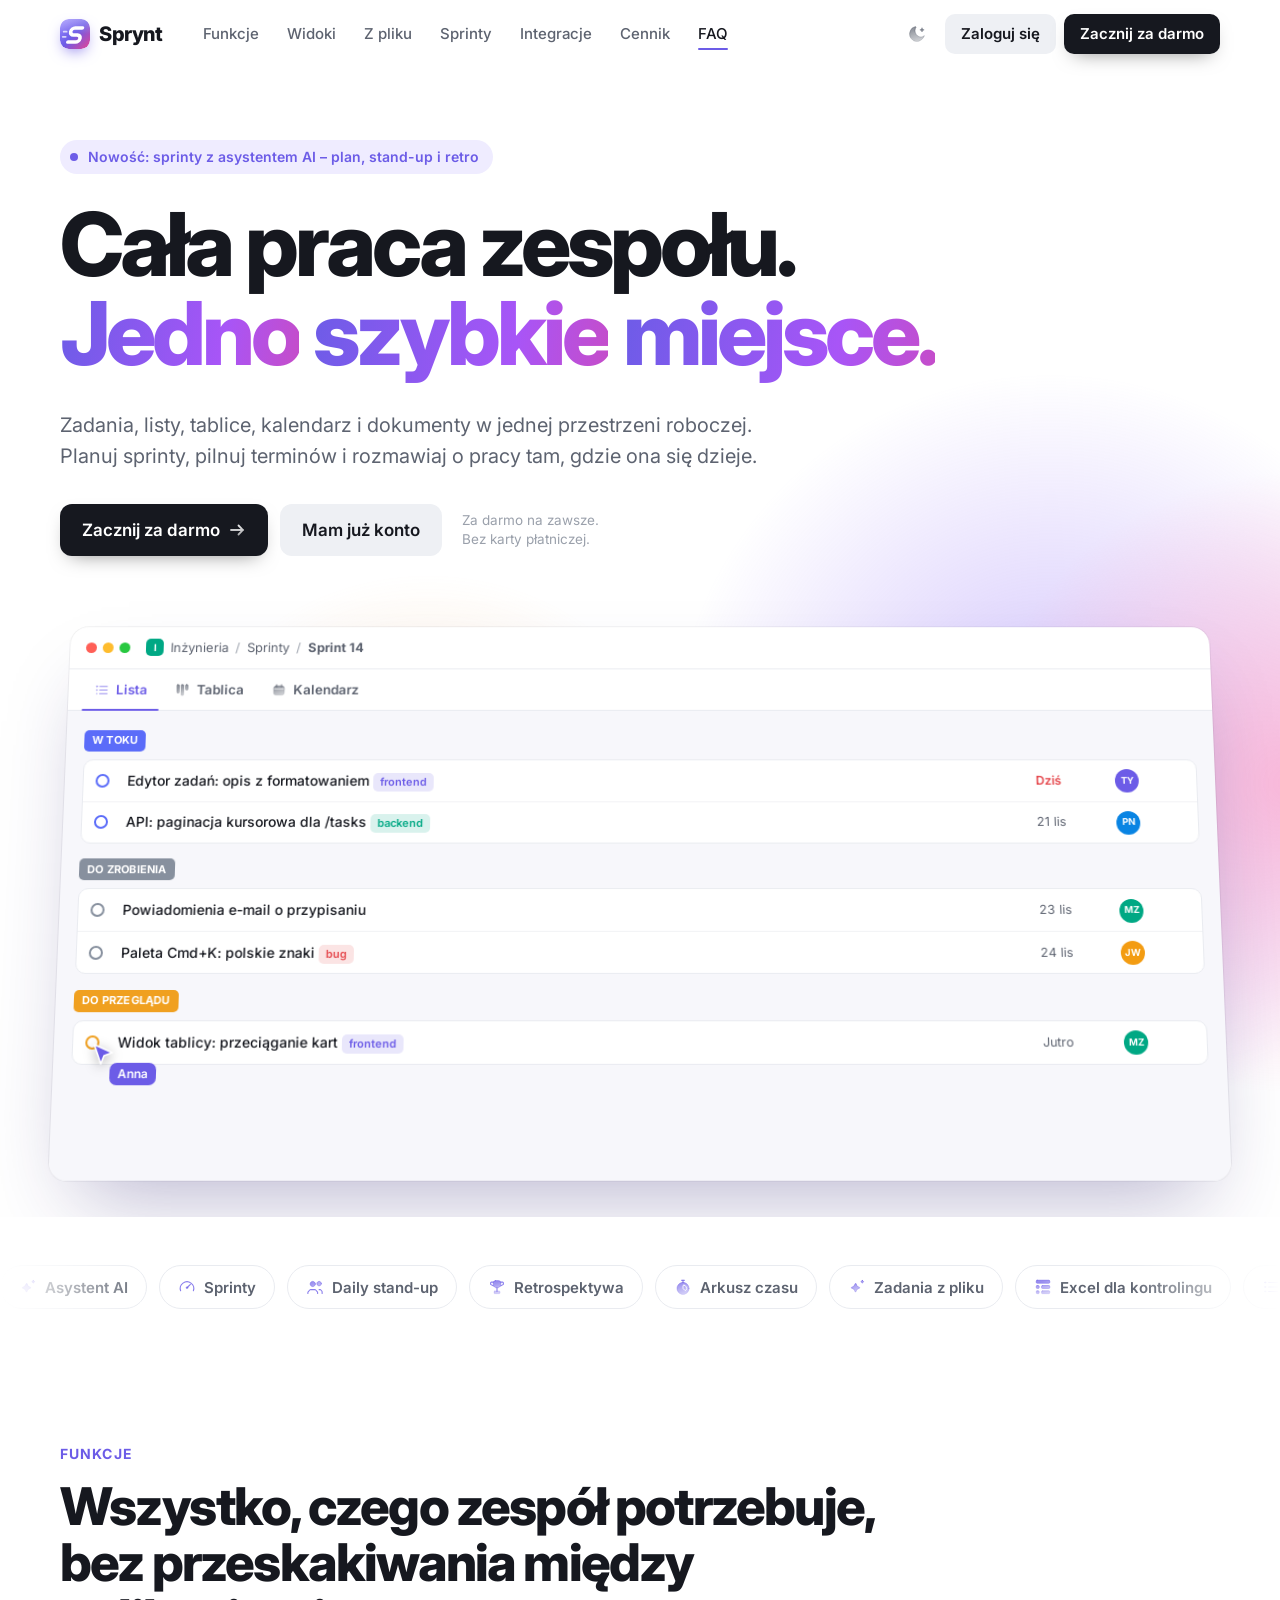
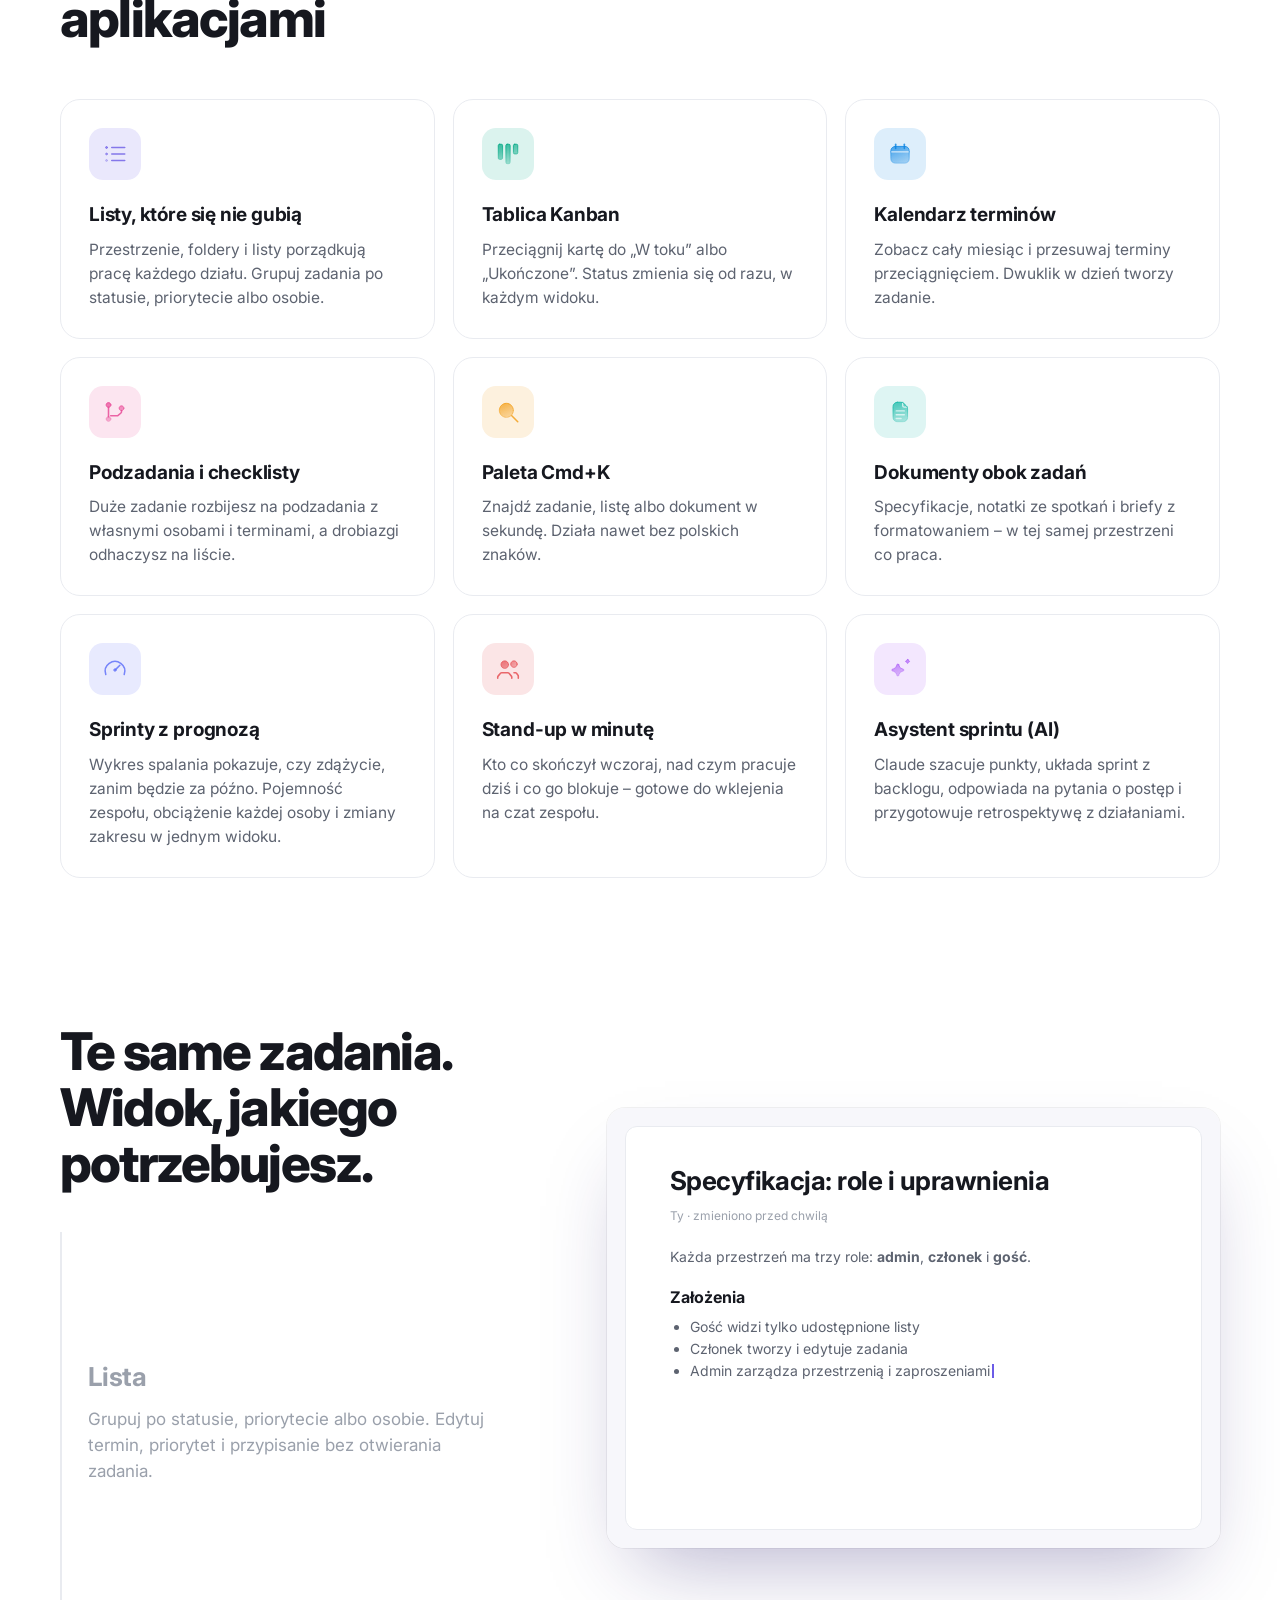
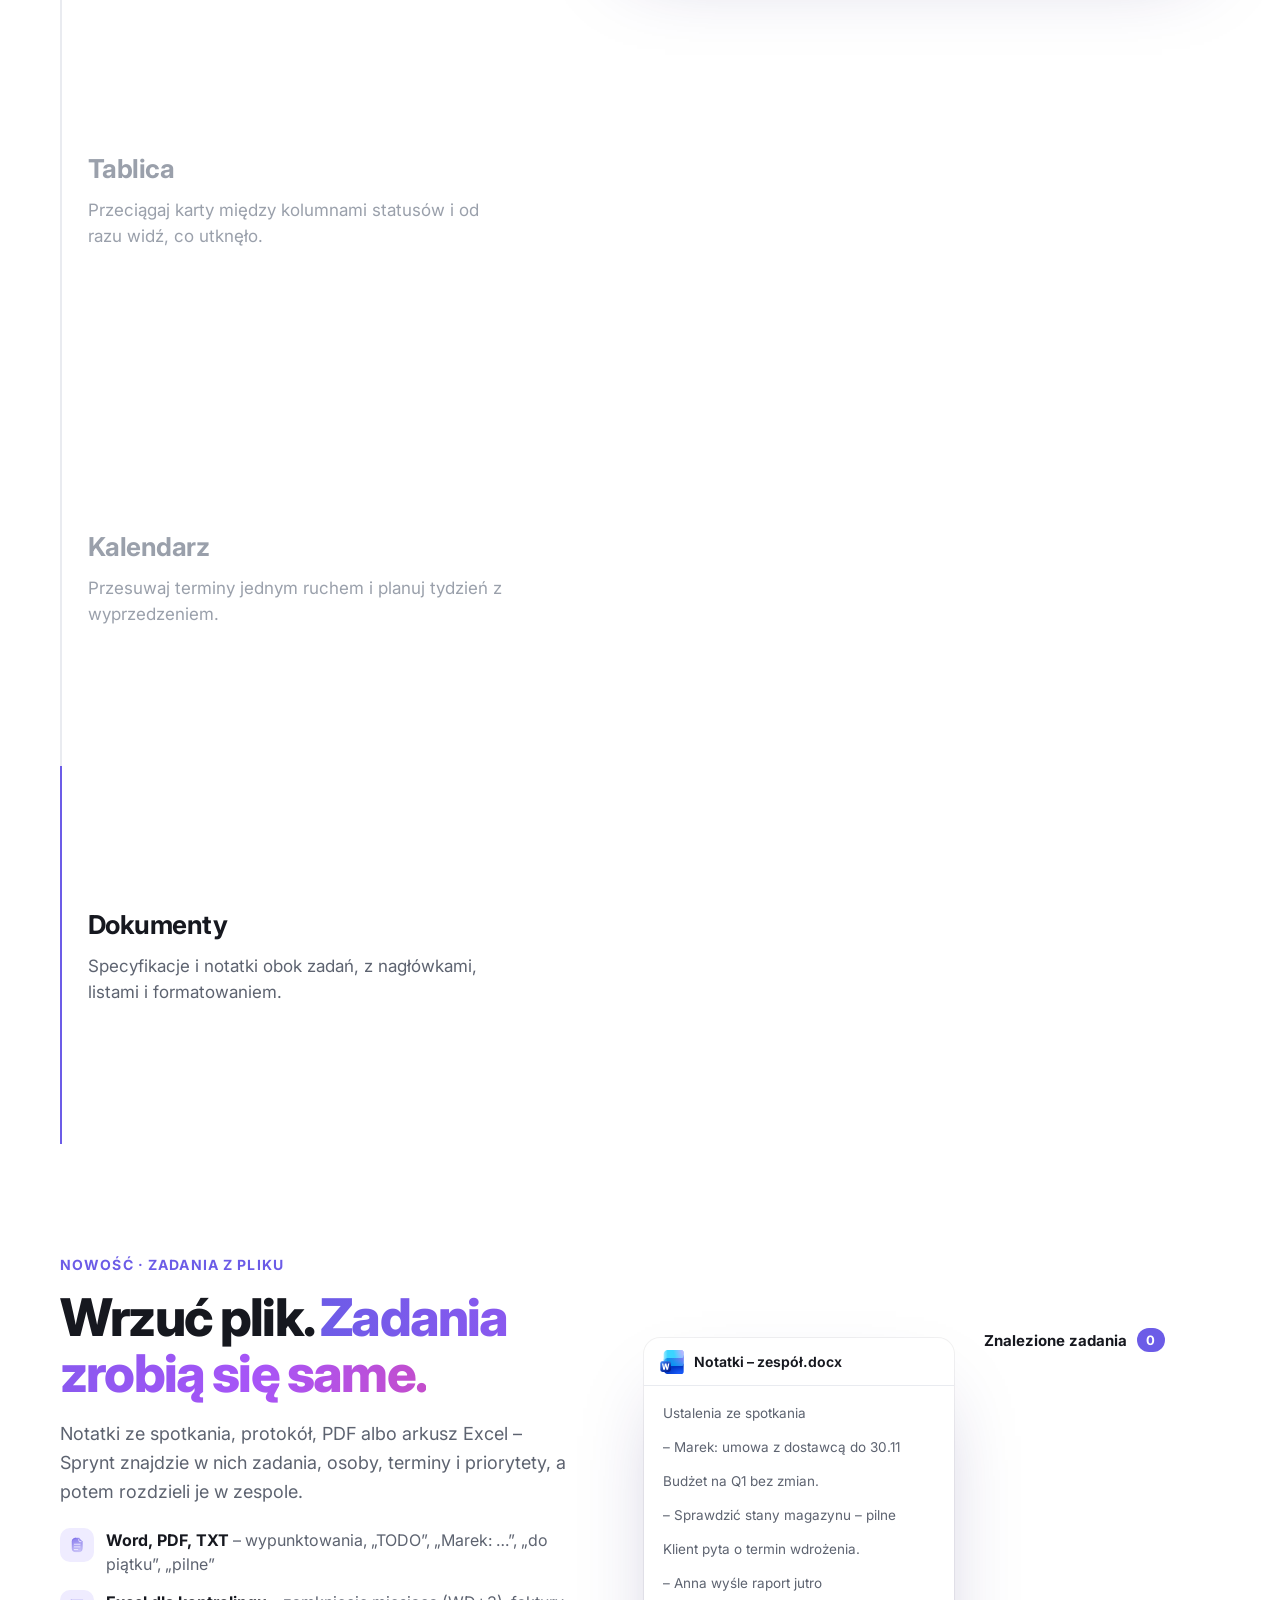
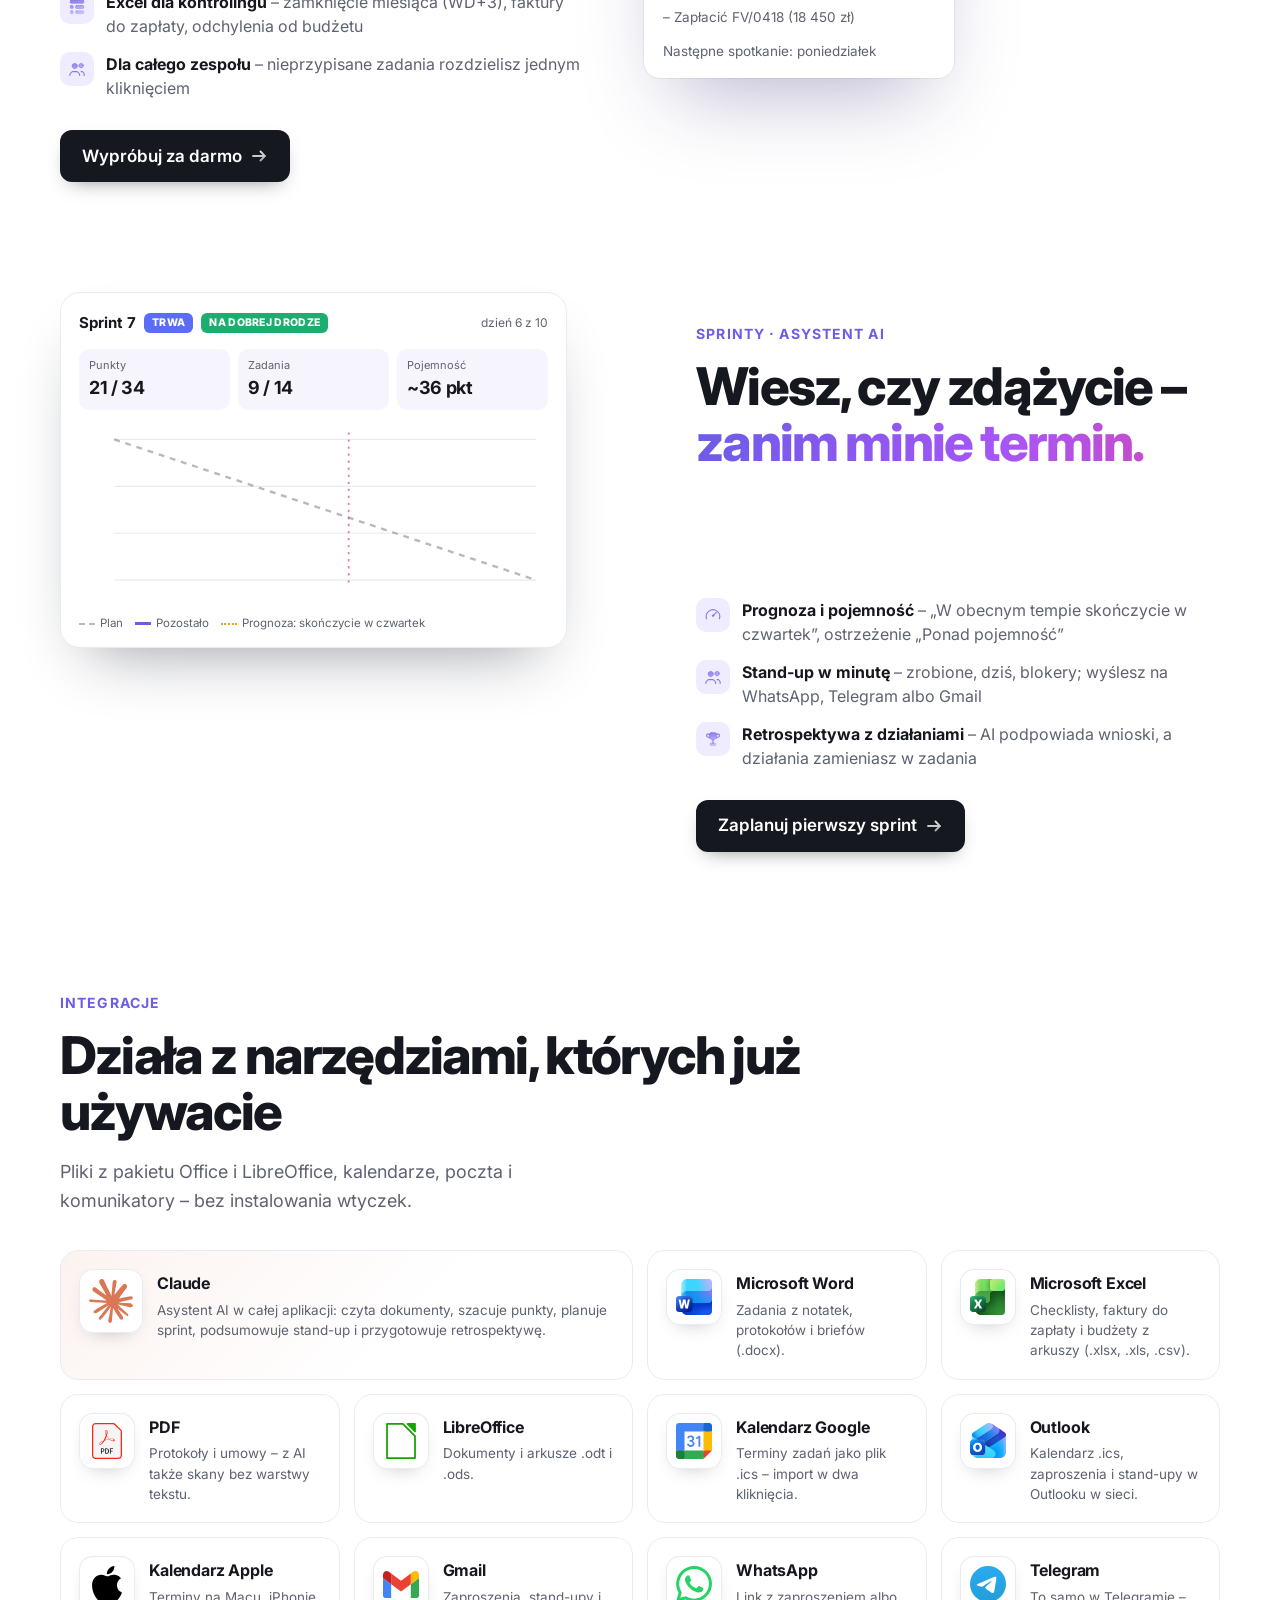
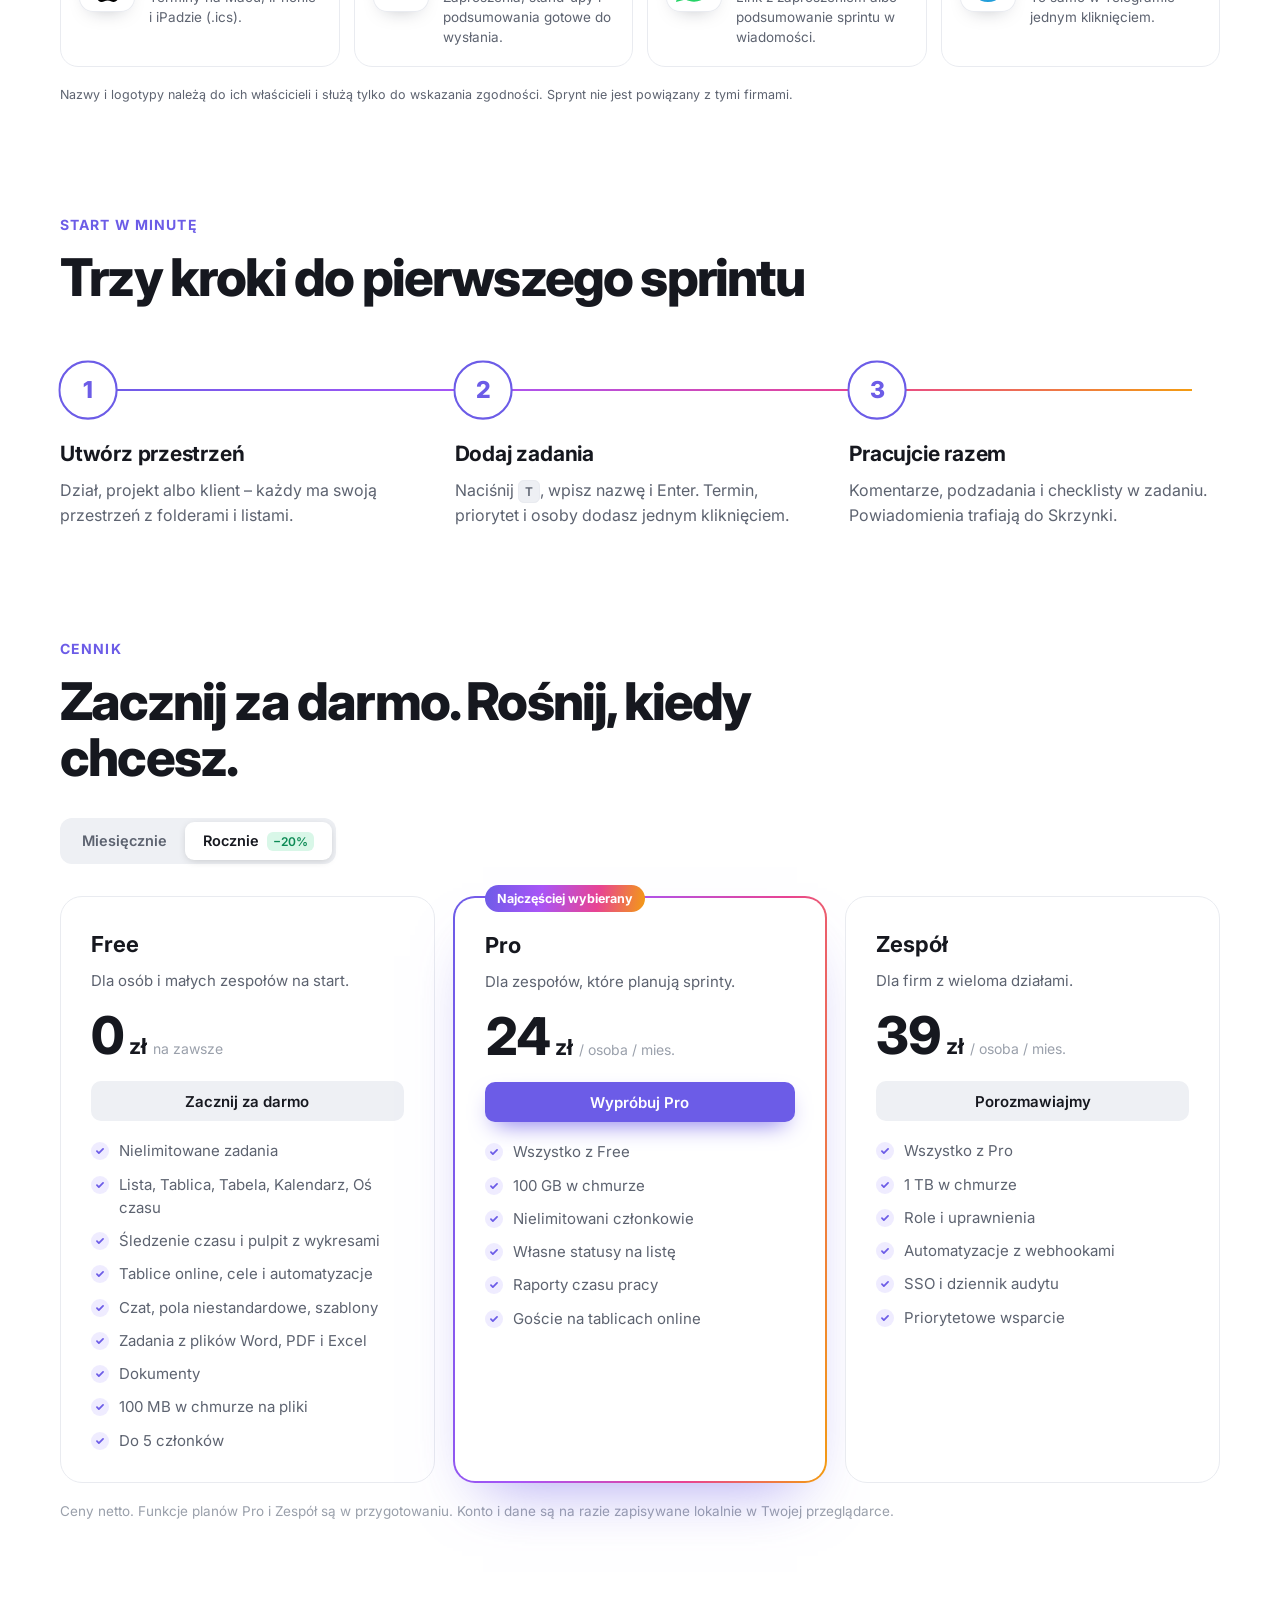
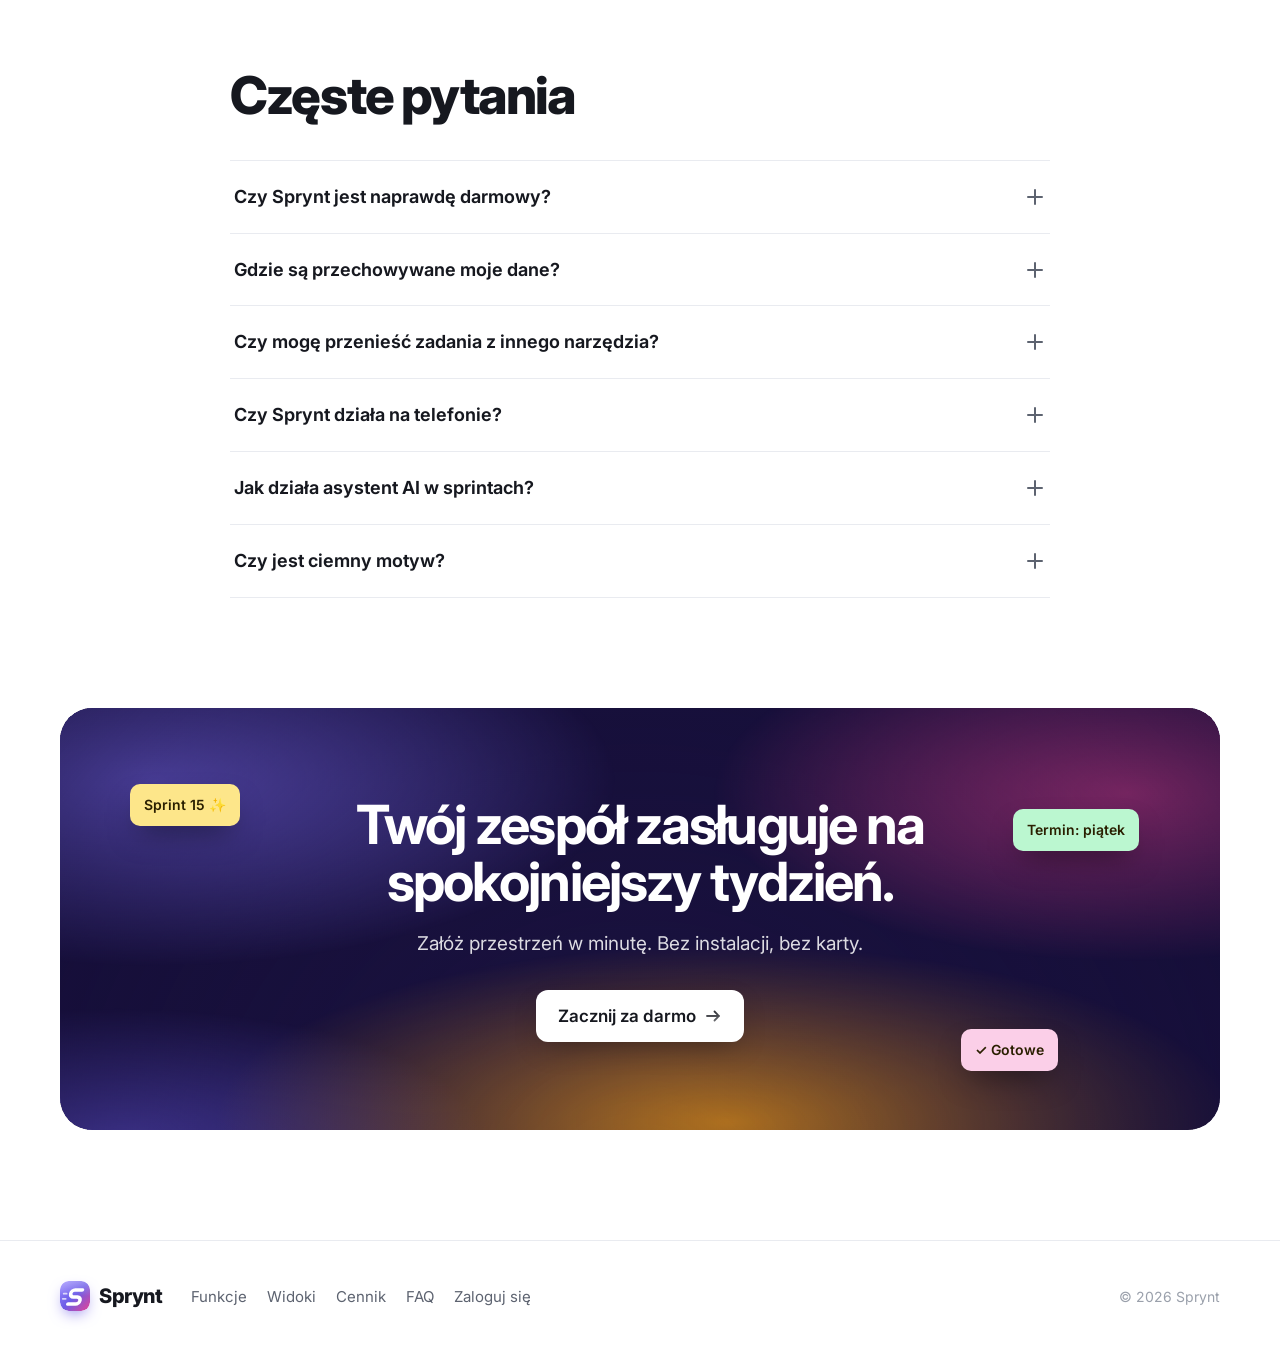
==== commit 149b41cd: "Logotypy marek z thesvg, integracje, wysyłanie i grafika sprintów - Logotypy (thesvg, kind brand) w " ====
--- a/index.html
+++ b/index.html
@@ -26,7 +26,7 @@
       <nav class="nav-links" aria-label="Sekcje">
         <a href="#funkcje">Funkcje</a>
         <a href="#widoki">Widoki</a>
-        <a href="#z-pliku">Z pliku</a><a href="#cennik">Cennik</a>
+        <a href="#z-pliku">Z pliku</a><a href="#sprinty">Sprinty</a><a href="#integracje">Integracje</a><a href="#cennik">Cennik</a>
         <a href="#faq">FAQ</a>
       </nav>
       <div class="nav-acts">
@@ -127,7 +127,7 @@
         </div>
         <div class="xdemo reveal" aria-hidden="true">
           <div class="xd-doc">
-            <div class="xd-doc-h"><span class="xd-tile">W</span>Notatki – zespół.docx</div>
+            <div class="xd-doc-h"><img class="xd-logo" src="img/logos/microsoft-word.svg" width="24" height="24" alt="" />Notatki – zespół.docx</div>
             <div class="xd-lines">
               <p>Ustalenia ze spotkania</p>
               <p class="hit" style="--t:1.1">– Marek: umowa z dostawcą do 30.11</p>
@@ -148,6 +148,72 @@
             <div class="xd-card" style="--t:2.6;--dy:30px;top:252px"><b>Zapłacić FV/0418</b><span><i class="xd-av" style="--c:#e84393">EL</i><em>18 450 zł</em></span></div>
           </div>
         </div>
+      </div>
+    </section>
+
+
+    <!-- ============ SPRINTY Z AI ============ -->
+    <section class="sec ssec" id="sprinty">
+      <div class="wrap xsec-grid ssec-grid">
+        <div class="sdemo reveal" aria-hidden="true">
+          <div class="sd-card">
+            <div class="sd-h"><b>Sprint 7</b><span class="sd-pill run">Trwa</span><span class="sd-pill ok">Na dobrej drodze</span><span class="sd-days">dzień 6 z 10</span></div>
+            <div class="sd-kpis"><div><small>Punkty</small><b>21 / 34</b></div><div><small>Zadania</small><b>9 / 14</b></div><div><small>Pojemność</small><b>~36 pkt</b></div></div>
+            <svg class="sd-chart" viewBox="0 0 400 170">
+              <g class="sd-grid"><line x1="30" x2="390" y1="20" y2="20"/><line x1="30" x2="390" y1="60" y2="60"/><line x1="30" x2="390" y1="100" y2="100"/><line x1="30" x2="390" y1="140" y2="140"/></g>
+              <line class="sd-ideal" x1="30" y1="20" x2="390" y2="140"/>
+              <path class="sd-line" d="M30 20L70 28L110 44L150 52L190 74L230 86"/>
+              <path class="sd-fc" d="M230 86L370 140"/>
+              <line class="sd-today" x1="230" x2="230" y1="14" y2="144"/>
+              <circle class="sd-dot" cx="230" cy="86" r="5"/>
+            </svg>
+            <div class="sd-legend"><span><i class="k-ideal"></i>Plan</span><span><i class="k-line"></i>Pozostało</span><span><i class="k-fc"></i>Prognoza: skończycie w czwartek</span></div>
+          </div>
+          <div class="sd-su">
+            <div class="sd-su-h"><span class="sd-ico" data-icon="users" data-size="15"></span>Stand-up</div>
+            <p><i class="xd-av" style="--c:#e84393">AN</i><span><b>Anna</b> ✓ Płatności PayU · dziś: e-maile</span></p>
+            <p><i class="xd-av" style="--c:#00a884">MW</i><span><b>Marek</b> dziś: testy koszyka</span></p>
+            <p class="bad"><i class="xd-av" style="--c:#6c5ce7">TT</i><span><b>Tomek</b> ⚠ SP-15 czeka na SP-12</span></p>
+          </div>
+          <div class="sd-ai">
+            <img class="brand-logo" src="img/logos/claude.svg" width="22" height="22" alt="" />
+            <div><b>Claude</b><p class="sd-typing"><i></i><i></i><i></i></p><p class="sd-msg">Zacznijcie od SP-12 – odblokuje SP-15 i zdążycie z celem sprintu. Anna ma najwięcej pracy: SP-9 może wziąć Marek.</p></div>
+          </div>
+        </div>
+        <div class="xsec-txt">
+          <p class="kicker reveal">Sprinty · Asystent AI</p>
+          <h2 class="sec-h reveal">Wiesz, czy zdążycie – <span class="grad">zanim minie termin.</span></h2>
+          <p class="xsec-lead reveal">Wykres spalania z prognozą, pojemność zespołu i obciążenie każdej osoby. Claude oszacuje punkty, ułoży sprint z backlogu i powie, co blokuje cel.</p>
+          <ul class="xsec-list">
+            <li class="reveal" style="--d:.05s"><span class="xsec-ico" data-icon="gauge" data-size="18"></span><span><b>Prognoza i pojemność</b> – „W obecnym tempie skończycie w czwartek”, ostrzeżenie „Ponad pojemność”</span></li>
+            <li class="reveal" style="--d:.12s"><span class="xsec-ico" data-icon="users" data-size="18"></span><span><b>Stand-up w minutę</b> – zrobione, dziś, blokery; wyślesz na WhatsApp, Telegram albo Gmail</span></li>
+            <li class="reveal" style="--d:.19s"><span class="xsec-ico" data-icon="trophy" data-size="18"></span><span><b>Retrospektywa z działaniami</b> – AI podpowiada wnioski, a działania zamieniasz w zadania</span></li>
+          </ul>
+          <a class="btn dark lg reveal" href="app.html#register" data-auth="cta">Zaplanuj pierwszy sprint <span data-icon="arrow-right" data-size="18"></span></a>
+        </div>
+      </div>
+    </section>
+
+    <!-- ============ INTEGRACJE ============ -->
+    <section class="sec" id="integracje">
+      <div class="wrap">
+        <p class="kicker reveal">Integracje</p>
+        <h2 class="sec-h reveal">Działa z narzędziami, których już używacie</h2>
+        <p class="xsec-lead reveal">Pliki z pakietu Office i LibreOffice, kalendarze, poczta i komunikatory – bez instalowania wtyczek.</p>
+        <div class="intg-grid">
+          <article class="intg reveal wide" style="--d:0.00s"><span class="intg-logo"><img class="brand-logo" src="img/logos/claude.svg" width="44" height="44" alt="" /></span><div><h3>Claude</h3><p>Asystent AI w całej aplikacji: czyta dokumenty, szacuje punkty, planuje sprint, podsumowuje stand-up i przygotowuje retrospektywę.</p></div></article>
+          <article class="intg reveal" style="--d:0.06s"><span class="intg-logo"><img class="brand-logo" src="img/logos/microsoft-word.svg" width="36" height="36" alt="" /></span><div><h3>Microsoft Word</h3><p>Zadania z notatek, protokołów i briefów (.docx).</p></div></article>
+          <article class="intg reveal" style="--d:0.12s"><span class="intg-logo"><img class="brand-logo" src="img/logos/microsoft-excel.svg" width="36" height="36" alt="" /></span><div><h3>Microsoft Excel</h3><p>Checklisty, faktury do zapłaty i budżety z arkuszy (.xlsx, .xls, .csv).</p></div></article>
+          <article class="intg reveal" style="--d:0.18s"><span class="intg-logo"><img class="brand-logo" src="img/logos/pdf.svg" width="36" height="36" alt="" /></span><div><h3>PDF</h3><p>Protokoły i umowy – z AI także skany bez warstwy tekstu.</p></div></article>
+          <article class="intg reveal" style="--d:0.00s"><span class="intg-logo"><img class="brand-logo" src="img/logos/libreoffice.svg" width="36" height="36" alt="" /></span><div><h3>LibreOffice</h3><p>Dokumenty i arkusze .odt i .ods.</p></div></article>
+          <article class="intg reveal" style="--d:0.06s"><span class="intg-logo"><img class="brand-logo" src="img/logos/google-calendar.svg" width="36" height="36" alt="" /></span><div><h3>Kalendarz Google</h3><p>Terminy zadań jako plik .ics – import w dwa kliknięcia.</p></div></article>
+          <article class="intg reveal" style="--d:0.12s"><span class="intg-logo"><img class="brand-logo" src="img/logos/microsoft-outlook.svg" width="36" height="36" alt="" /></span><div><h3>Outlook</h3><p>Kalendarz .ics, zaproszenia i stand-upy w Outlooku w sieci.</p></div></article>
+          <article class="intg reveal" style="--d:0.18s"><span class="intg-logo"><img class="brand-logo logo-on-light" src="img/logos/apple-light.svg" width="36" height="36" alt="Apple" /><img class="brand-logo logo-on-dark" src="img/logos/apple-dark.svg" width="36" height="36" alt="Apple" /></span><div><h3>Kalendarz Apple</h3><p>Terminy na Macu, iPhonie i iPadzie (.ics).</p></div></article>
+          <article class="intg reveal" style="--d:0.00s"><span class="intg-logo"><img class="brand-logo" src="img/logos/gmail.svg" width="36" height="36" alt="" /></span><div><h3>Gmail</h3><p>Zaproszenia, stand-upy i podsumowania gotowe do wysłania.</p></div></article>
+          <article class="intg reveal" style="--d:0.06s"><span class="intg-logo"><img class="brand-logo" src="img/logos/whatsapp.svg" width="36" height="36" alt="" /></span><div><h3>WhatsApp</h3><p>Link z zaproszeniem albo podsumowanie sprintu w wiadomości.</p></div></article>
+          <article class="intg reveal" style="--d:0.12s"><span class="intg-logo"><img class="brand-logo" src="img/logos/telegram.svg" width="36" height="36" alt="" /></span><div><h3>Telegram</h3><p>To samo w Telegramie – jednym kliknięciem.</p></div></article>
+        </div>
+        <p class="intg-note reveal">Nazwy i logotypy należą do ich właścicieli i służą tylko do wskazania zgodności. Sprynt nie jest powiązany z tymi firmami.</p>
       </div>
     </section>
 
@@ -232,6 +298,7 @@
   </footer>
 
   <script src="js/icons.js"></script>
+  <script src="js/brands.js"></script>
   <script src="js/landing.js"></script>
 </body>
 </html>
--- a/css/landing.css
+++ b/css/landing.css
@@ -390,3 +390,80 @@
   .xd-card { opacity: 1; } .xd-scan { display: none; } .xd-n::after { content: "4"; }
   .xd-lines .hit { background: var(--brand-soft); border-left-color: var(--brand); color: var(--text); }
 }
+
+/* ============ Logotypy marek (thesvg) ============ */
+.brand-logo { display: inline-block; flex: none; object-fit: contain; }
+.brand-logo.logo-on-dark { display: none; }
+:root[data-theme="dark"] .brand-logo.logo-on-light { display: none; }
+:root[data-theme="dark"] .brand-logo.logo-on-dark { display: inline-block; }
+.xd-logo { width: 24px; height: 24px; flex: none; }
+
+/* ============ Sprinty z AI – grafika (pętla 10 s, pauza poza ekranem) ============ */
+.ssec-grid { grid-template-columns: minmax(0, 1.1fr) minmax(0, 1fr); }
+.sdemo { --L: 10s; position: relative; height: 590px; }
+.sdemo:not(.in) *, .sdemo:not(.in) *::after { animation-play-state: paused !important; }
+.sd-card { position: absolute; left: 0; top: 0; width: 88%; padding: 18px 18px 14px; border-radius: 20px; background: var(--panel); border: 1px solid var(--line); box-shadow: 0 30px 60px -30px rgba(16, 24, 40, .45); }
+.sd-h { display: flex; align-items: center; gap: 8px; flex-wrap: wrap; font-size: 15px; }
+.sd-pill { padding: 2px 8px; border-radius: 6px; font-size: 10.5px; font-weight: 800; text-transform: uppercase; letter-spacing: .03em; color: #fff; }
+.sd-pill.run { background: #5b6cf9; }
+.sd-pill.ok { background: #1aae6f; animation: sdPill var(--L) infinite; }
+.sd-days { margin-left: auto; font-size: 12px; color: var(--text-2); }
+.sd-kpis { display: grid; grid-template-columns: repeat(3, 1fr); gap: 8px; margin: 14px 0 6px; }
+.sd-kpis div { padding: 8px 10px; border-radius: 10px; background: color-mix(in srgb, var(--brand) 6%, transparent); }
+.sd-kpis small { display: block; font-size: 11px; color: var(--text-2); }
+.sd-kpis b { font-size: 18px; letter-spacing: -.02em; }
+.sd-chart { width: 100%; height: auto; display: block; }
+.sd-grid line { stroke: var(--line); stroke-width: 1; }
+.sd-ideal { stroke: color-mix(in srgb, var(--text-2) 45%, transparent); stroke-width: 2; stroke-dasharray: 5 5; }
+.sd-line { fill: none; stroke: var(--brand); stroke-width: 3.5; stroke-linejoin: round; stroke-linecap: round; stroke-dasharray: 214; stroke-dashoffset: 214; animation: sdDraw var(--L) var(--ease) infinite; }
+.sd-fc { fill: none; stroke: #f0a020; stroke-width: 2.5; stroke-dasharray: 1 6; stroke-linecap: round; opacity: 0; animation: sdFc var(--L) infinite; }
+.sd-today { stroke: #e84393; stroke-width: 1.5; stroke-dasharray: 2 4; opacity: .7; }
+.sd-dot { fill: var(--panel); stroke: var(--brand); stroke-width: 3; transform-box: fill-box; transform-origin: center; transform: scale(0); animation: sdDot var(--L) var(--spring) infinite; }
+.sd-legend { display: flex; flex-wrap: wrap; gap: 12px; font-size: 11.5px; color: var(--text-2); }
+.sd-legend span { display: inline-flex; align-items: center; gap: 5px; }
+.sd-legend i { width: 16px; height: 0; border-top: 2px dashed color-mix(in srgb, var(--text-2) 45%, transparent); }
+.sd-legend .k-line { border-top: 3px solid var(--brand); }
+.sd-legend .k-fc { border-top: 2.5px dotted #f0a020; }
+.sd-su { position: absolute; right: 0; top: 318px; width: 56%; padding: 12px 14px; border-radius: 16px; background: var(--panel); border: 1px solid var(--line); box-shadow: 0 24px 50px -24px rgba(16, 24, 40, .5); font-size: 12.5px; opacity: 0; animation: sdPop var(--L) var(--spring) infinite; animation-delay: 0s; --t0: 30%; }
+.sd-su-h { display: flex; align-items: center; gap: 6px; font-weight: 700; font-size: 13px; margin-bottom: 6px; }
+.sd-ico { width: 24px; height: 24px; display: grid; place-items: center; border-radius: 7px; background: var(--brand-soft); color: var(--brand); }
+.sd-su p { display: flex; align-items: center; gap: 8px; margin: 5px 0; color: var(--text-2); }
+.sd-su p b { color: var(--text); }
+.sd-su p.bad span { color: #e5484d; }
+.sd-su .xd-av { width: 22px; height: 22px; font-size: 8.5px; }
+.sd-ai { position: absolute; left: 4%; top: 472px; width: 62%; display: flex; gap: 10px; align-items: flex-start; padding: 12px 14px; border-radius: 16px 16px 16px 4px; background: var(--panel); border: 1px solid color-mix(in srgb, #d97757 45%, var(--line)); box-shadow: 0 24px 50px -24px rgba(217, 119, 87, .55); font-size: 12.5px; opacity: 0; animation: sdPop2 var(--L) var(--spring) infinite; }
+.sd-ai > div { min-width: 0; position: relative; }
+.sd-ai b { font-size: 12.5px; color: #d97757; }
+.sd-ai p { margin: 3px 0 0; color: var(--text-2); line-height: 1.45; }
+.sd-typing { position: absolute; left: 0; top: 18px; display: flex; gap: 4px; height: 16px; align-items: center; animation: sdTyping var(--L) infinite; }
+.sd-typing i { width: 6px; height: 6px; border-radius: 50%; background: #d97757; animation: sdBounce .9s ease-in-out infinite; }
+.sd-typing i:nth-child(2) { animation-delay: .15s; } .sd-typing i:nth-child(3) { animation-delay: .3s; }
+.sd-msg { animation: sdMsg var(--L) infinite; }
+@keyframes sdDraw { 0%, 4% { stroke-dashoffset: 214; opacity: 1; } 26%, 92% { stroke-dashoffset: 0; opacity: 1; } 100% { stroke-dashoffset: 0; opacity: 0; } }
+@keyframes sdDot { 0%, 25% { transform: scale(0); } 30%, 92% { transform: scale(1); } 100% { transform: scale(0); } }
+@keyframes sdFc { 0%, 30% { opacity: 0; } 38%, 92% { opacity: 1; } 100% { opacity: 0; } }
+@keyframes sdPill { 0%, 34% { opacity: 0; transform: scale(.7); } 40%, 94% { opacity: 1; transform: none; } 100% { opacity: 0; } }
+@keyframes sdPop { 0%, 40% { opacity: 0; transform: translateY(18px) scale(.96); } 46%, 92% { opacity: 1; transform: none; } 100% { opacity: 0; transform: translateY(-6px); } }
+@keyframes sdPop2 { 0%, 54% { opacity: 0; transform: translateY(18px) scale(.96); } 60%, 92% { opacity: 1; transform: none; } 100% { opacity: 0; transform: translateY(-6px); } }
+@keyframes sdTyping { 0%, 69% { opacity: 1; } 71%, 100% { opacity: 0; } }
+@keyframes sdMsg { 0%, 70% { opacity: 0; } 73%, 100% { opacity: 1; } }
+@keyframes sdBounce { 0%, 100% { transform: translateY(0); opacity: .5; } 50% { transform: translateY(-4px); opacity: 1; } }
+
+/* ============ Integracje ============ */
+.intg-grid { display: grid; grid-template-columns: repeat(4, minmax(0, 1fr)); gap: 14px; margin-top: 34px; }
+.intg { display: flex; gap: 14px; align-items: flex-start; padding: 18px; border-radius: 18px; background: var(--panel); border: 1px solid var(--line); transition: transform .35s var(--spring), box-shadow .3s, border-color .3s; }
+.intg:hover { transform: translateY(-4px); box-shadow: 0 20px 40px -22px rgba(16, 24, 40, .35); border-color: color-mix(in srgb, var(--brand) 35%, var(--line)); }
+.intg.wide { grid-column: span 2; background: linear-gradient(135deg, color-mix(in srgb, #d97757 9%, var(--panel)), var(--panel) 60%); }
+.intg-logo { width: 56px; height: 56px; flex: none; display: grid; place-items: center; border-radius: 14px; background: var(--panel); box-shadow: inset 0 0 0 1px var(--line), 0 8px 20px -12px rgba(16, 24, 40, .35); }
+.intg.wide .intg-logo { width: 64px; height: 64px; }
+.intg:hover .intg-logo .brand-logo { animation: intgWiggle .5s var(--spring); }
+.intg h3 { font-size: 16px; margin: 2px 0 4px; letter-spacing: -.01em; }
+.intg p { margin: 0; font-size: 13.5px; line-height: 1.5; color: var(--text-2); }
+.intg-note { margin-top: 18px; font-size: 12.5px; color: var(--text-2); opacity: .8; }
+@keyframes intgWiggle { 0% { transform: none; } 35% { transform: rotate(-8deg) scale(1.08); } 70% { transform: rotate(5deg) scale(1.04); } 100% { transform: none; } }
+@media (max-width: 960px) { .intg-grid { grid-template-columns: repeat(2, minmax(0, 1fr)); } .sdemo { height: 600px; } }
+@media (max-width: 600px) { .intg-grid { grid-template-columns: 1fr; } .intg.wide { grid-column: auto; } .sdemo { transform: scale(.86); transform-origin: 0 0; width: 116%; height: 520px; } .sd-su { width: 70%; } .sd-ai { width: 82%; } }
+@media (prefers-reduced-motion: reduce) {
+  .sdemo *, .sdemo *::after { animation: none !important; }
+  .sd-line { stroke-dashoffset: 0; } .sd-fc, .sd-su, .sd-ai, .sd-pill.ok { opacity: 1; } .sd-dot { transform: none; } .sd-typing { opacity: 0; } .sd-msg { opacity: 1; }
+}
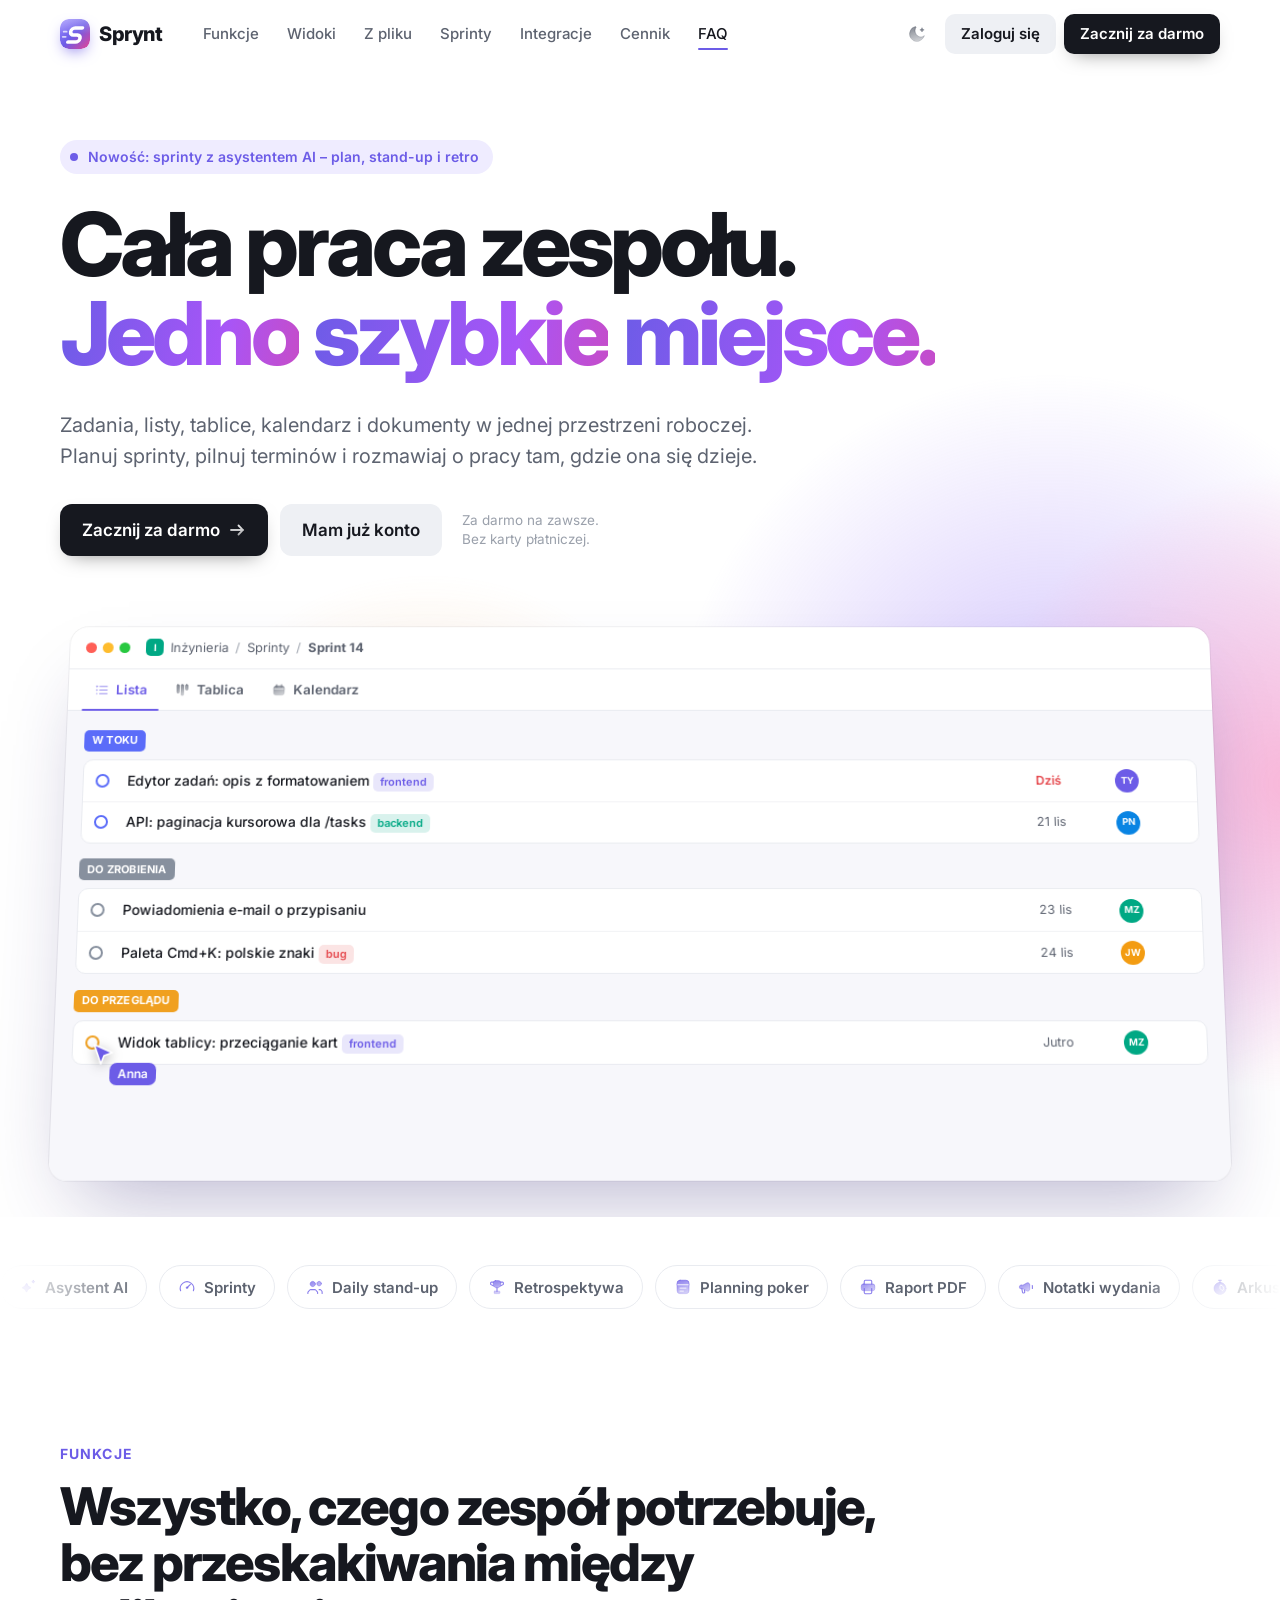
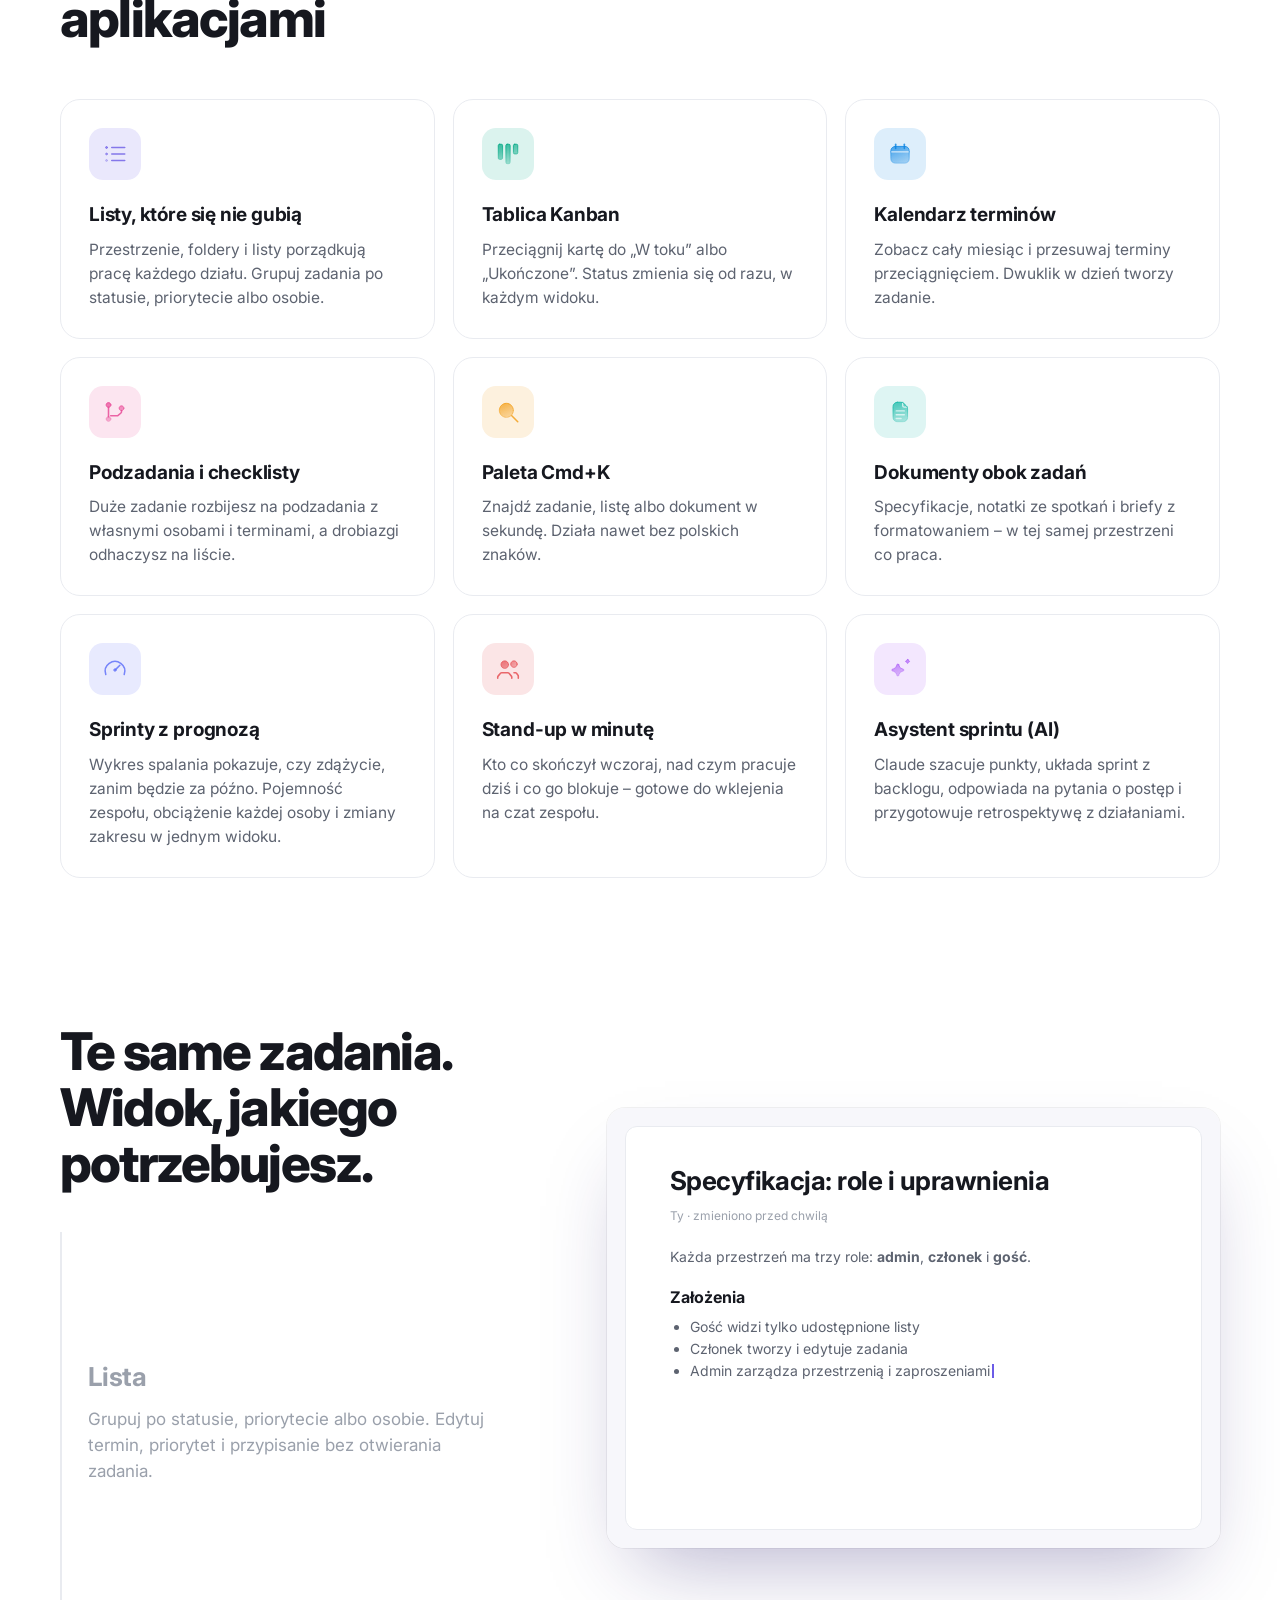
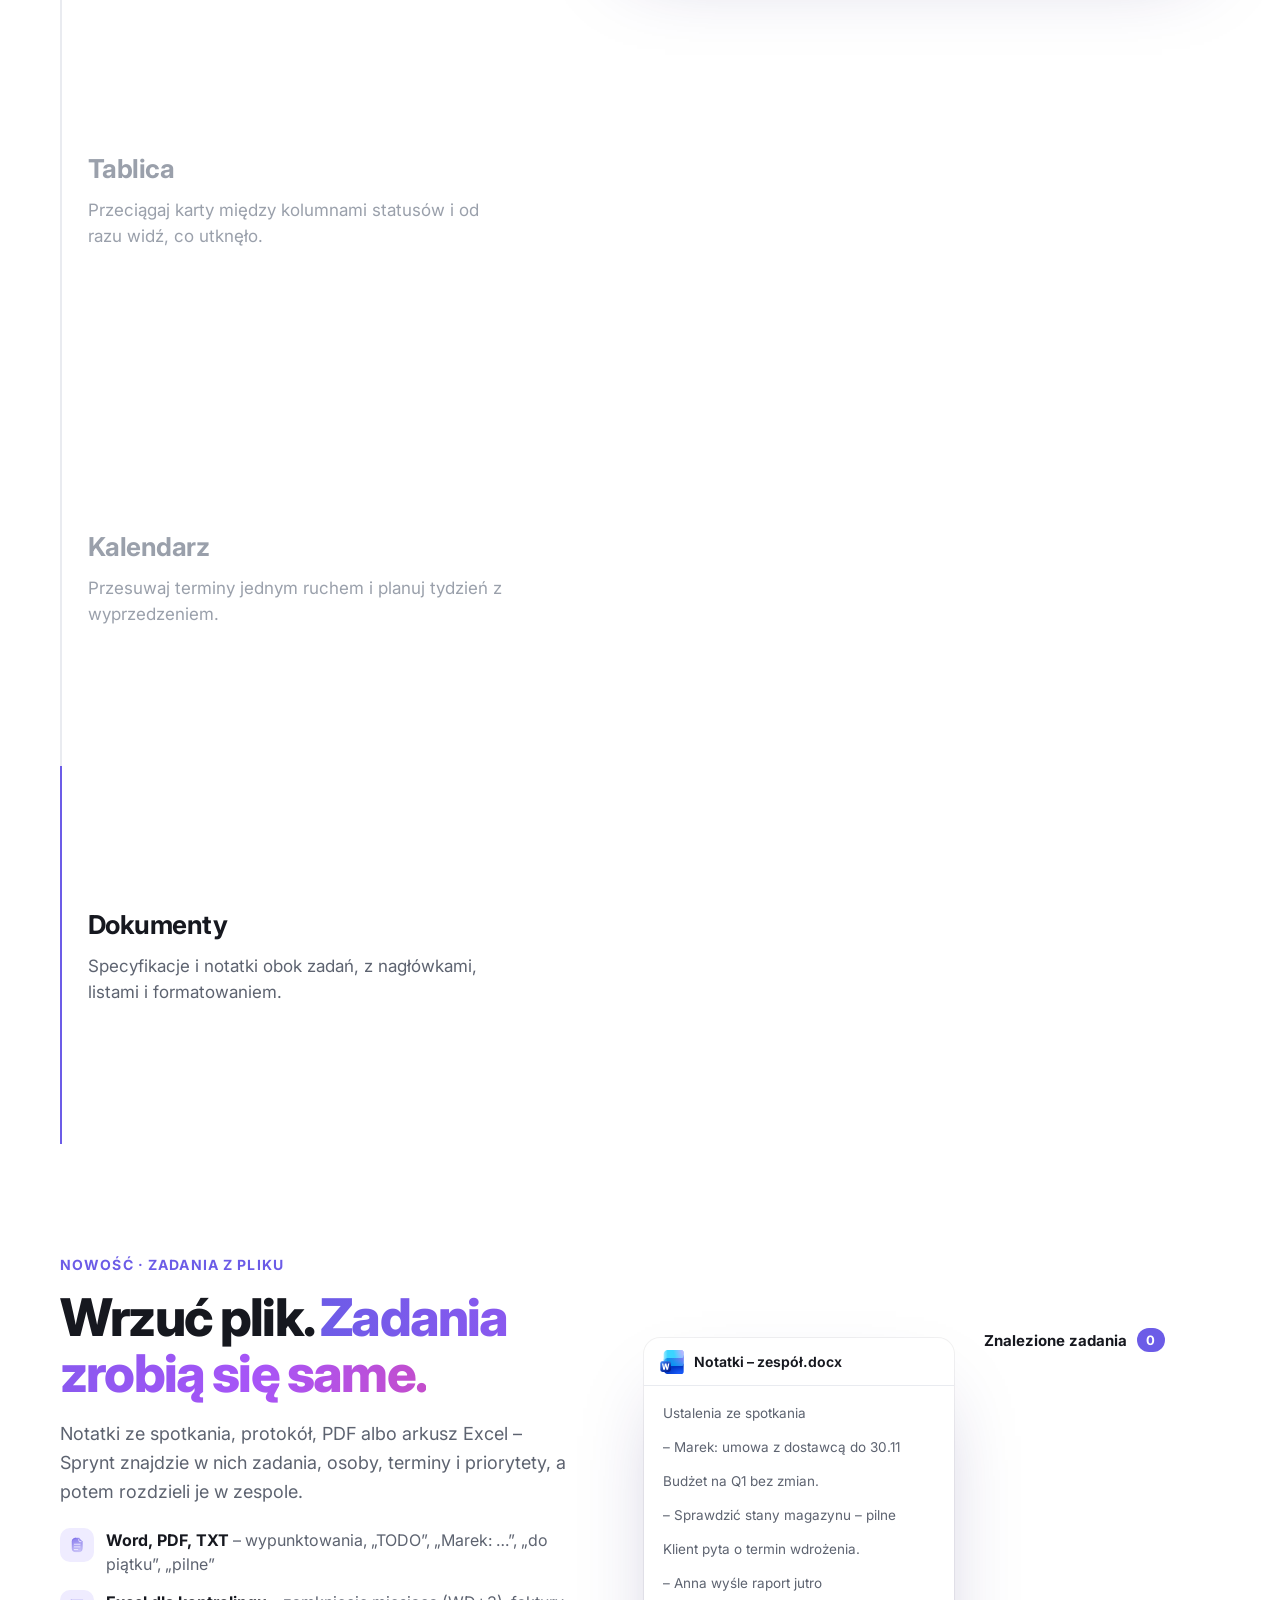
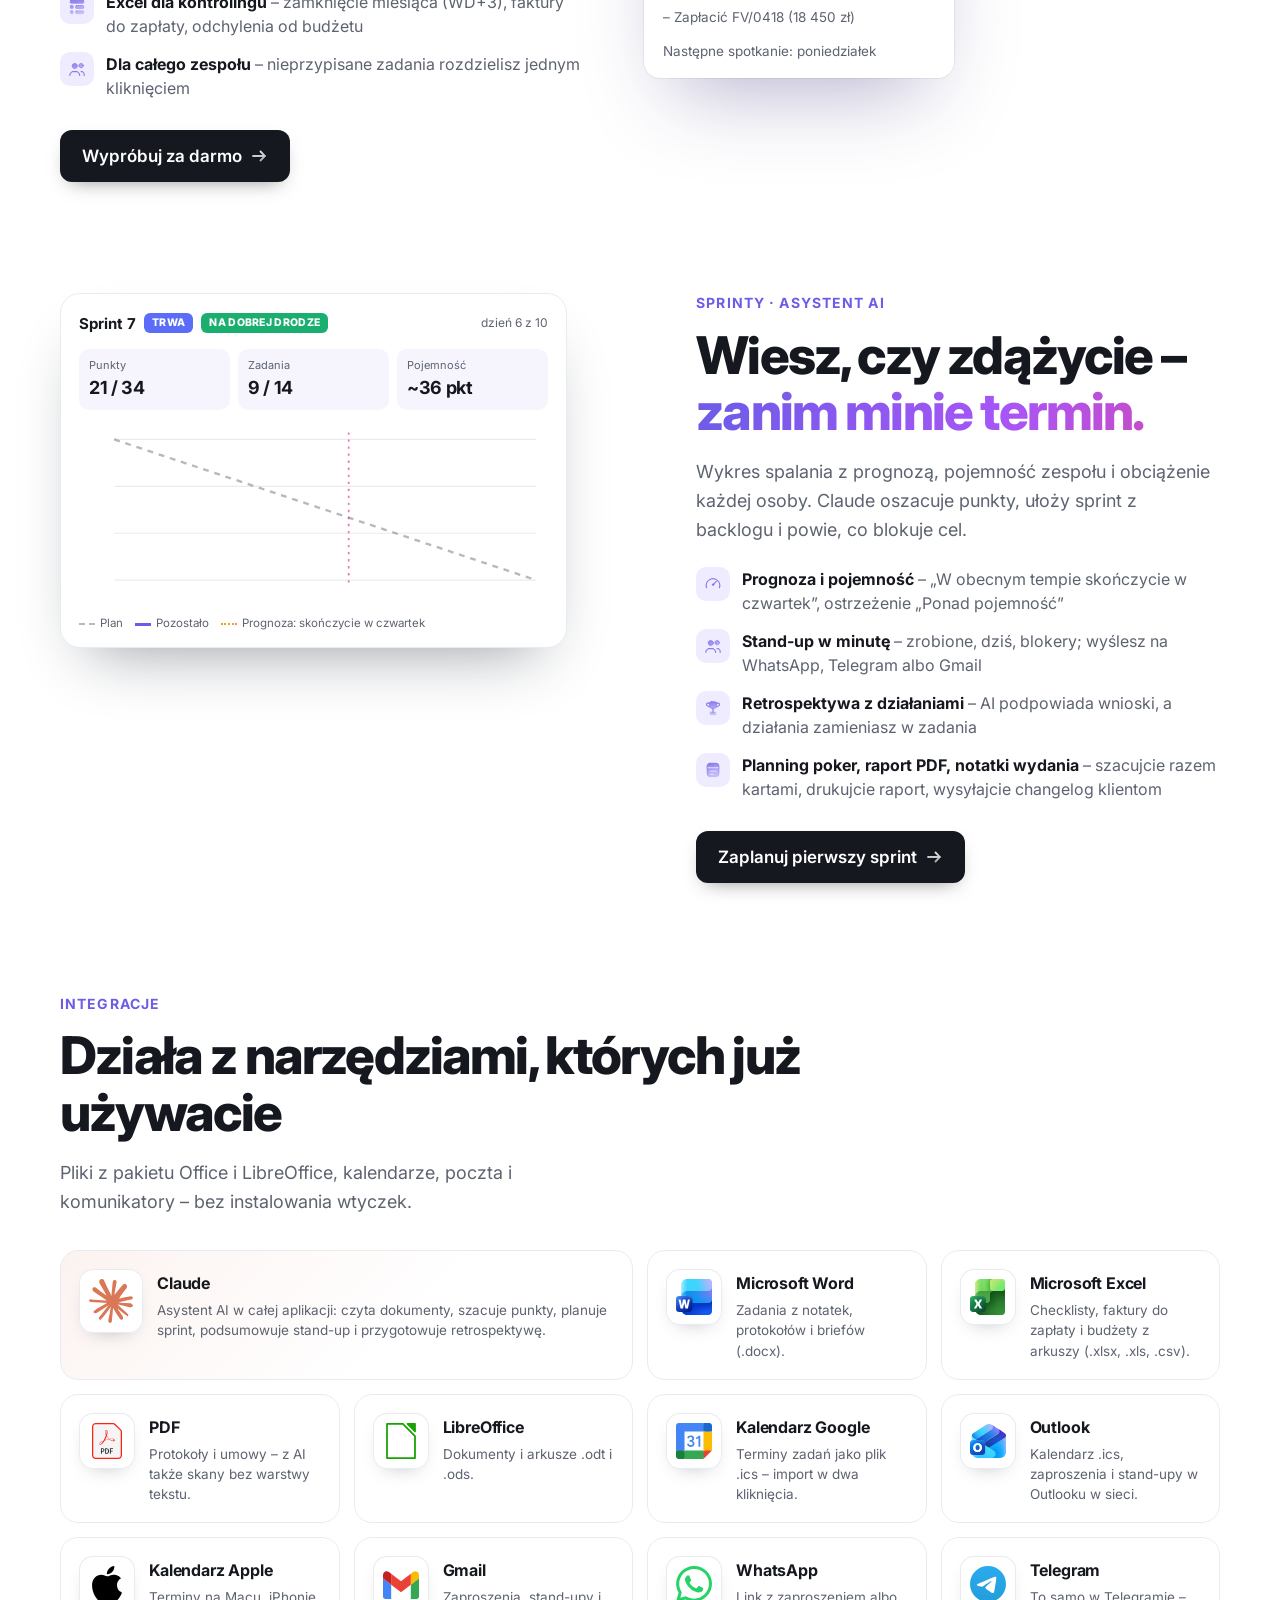
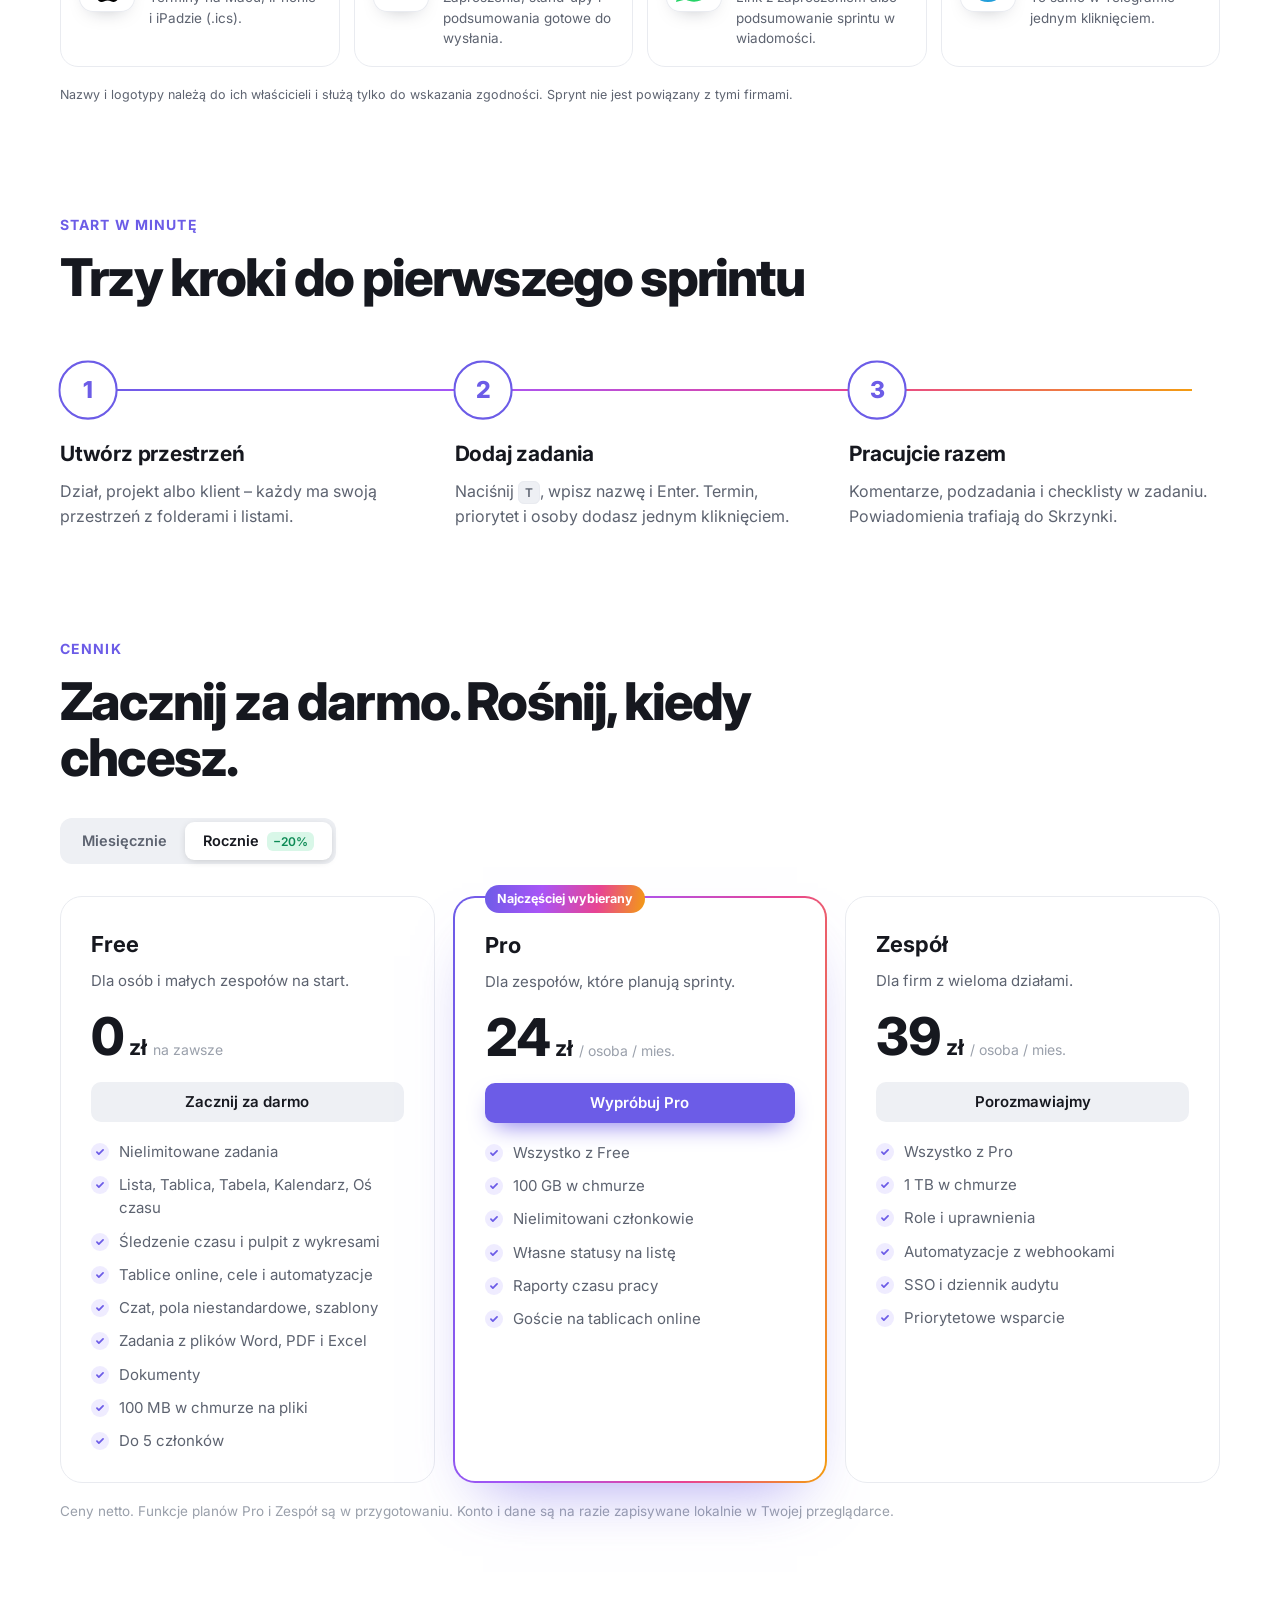
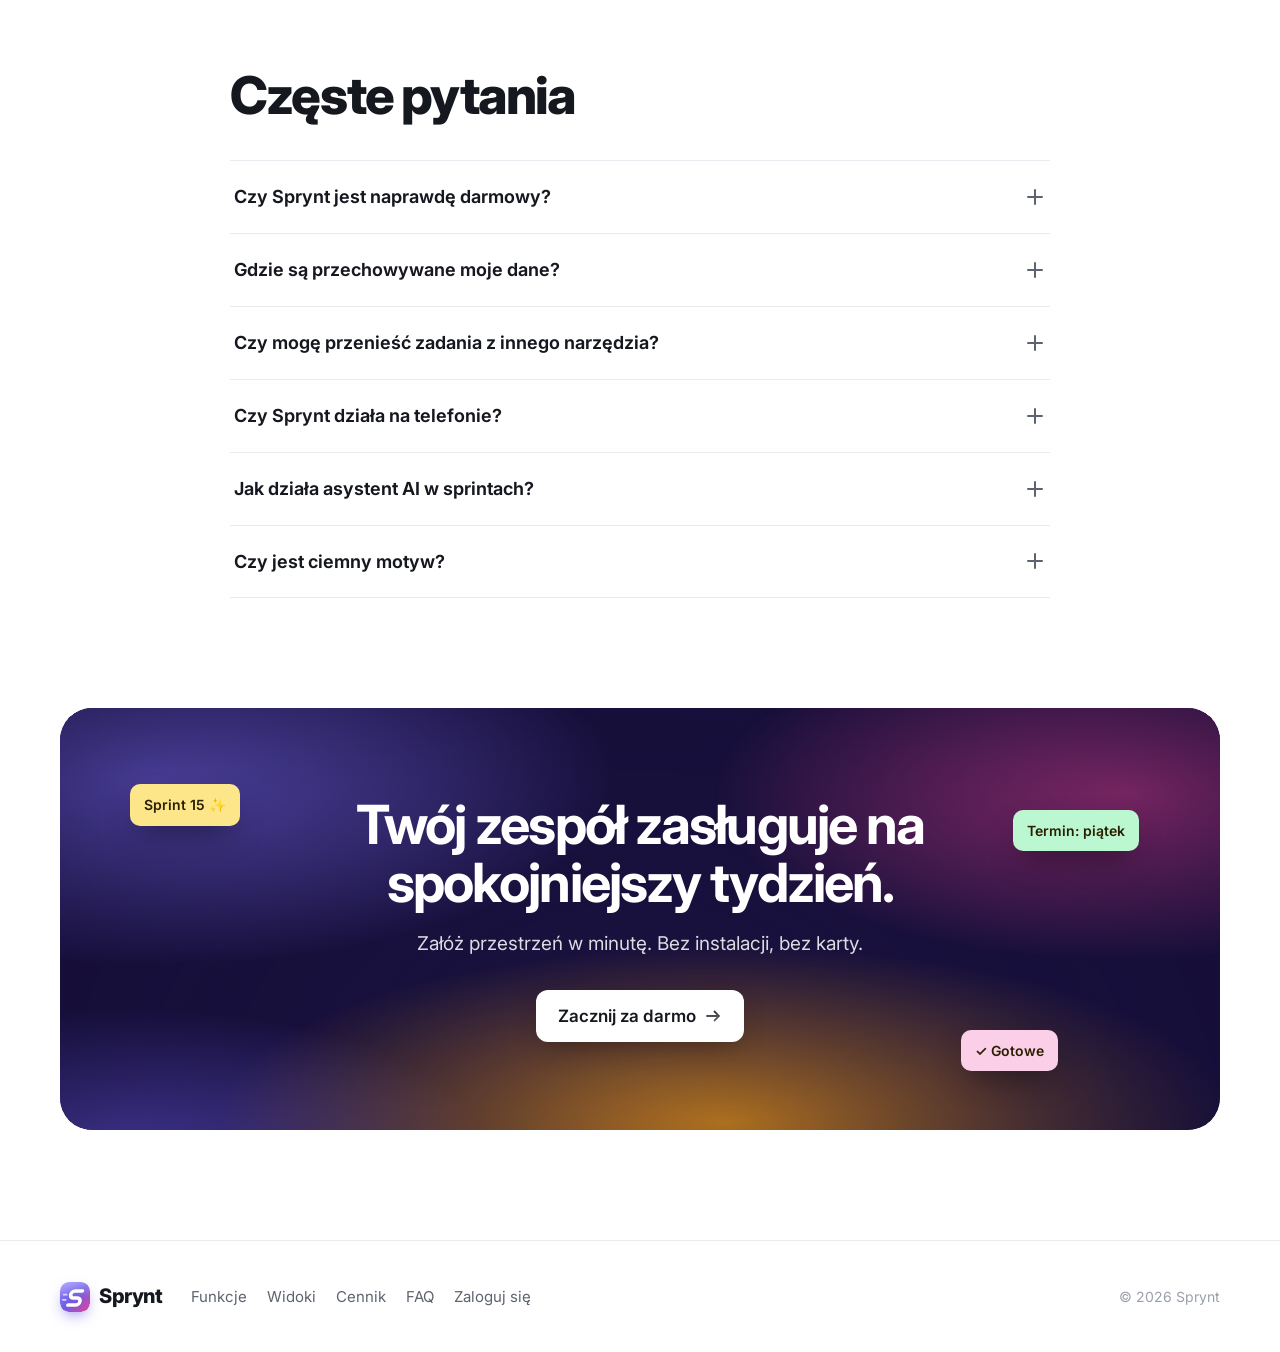
==== commit a2160a46: "Planning poker, raport PDF, notatki wydania, widżet sprintu i przypomnienia - Planning poker: zakryt" ====
--- a/index.html
+++ b/index.html
@@ -188,6 +188,7 @@
             <li class="reveal" style="--d:.05s"><span class="xsec-ico" data-icon="gauge" data-size="18"></span><span><b>Prognoza i pojemność</b> – „W obecnym tempie skończycie w czwartek”, ostrzeżenie „Ponad pojemność”</span></li>
             <li class="reveal" style="--d:.12s"><span class="xsec-ico" data-icon="users" data-size="18"></span><span><b>Stand-up w minutę</b> – zrobione, dziś, blokery; wyślesz na WhatsApp, Telegram albo Gmail</span></li>
             <li class="reveal" style="--d:.19s"><span class="xsec-ico" data-icon="trophy" data-size="18"></span><span><b>Retrospektywa z działaniami</b> – AI podpowiada wnioski, a działania zamieniasz w zadania</span></li>
+            <li class="reveal" style="--d:.26s"><span class="xsec-ico" data-icon="kanban-card" data-size="18"></span><span><b>Planning poker, raport PDF, notatki wydania</b> – szacujcie razem kartami, drukujcie raport, wysyłajcie changelog klientom</span></li>
           </ul>
           <a class="btn dark lg reveal" href="app.html#register" data-auth="cta">Zaplanuj pierwszy sprint <span data-icon="arrow-right" data-size="18"></span></a>
         </div>
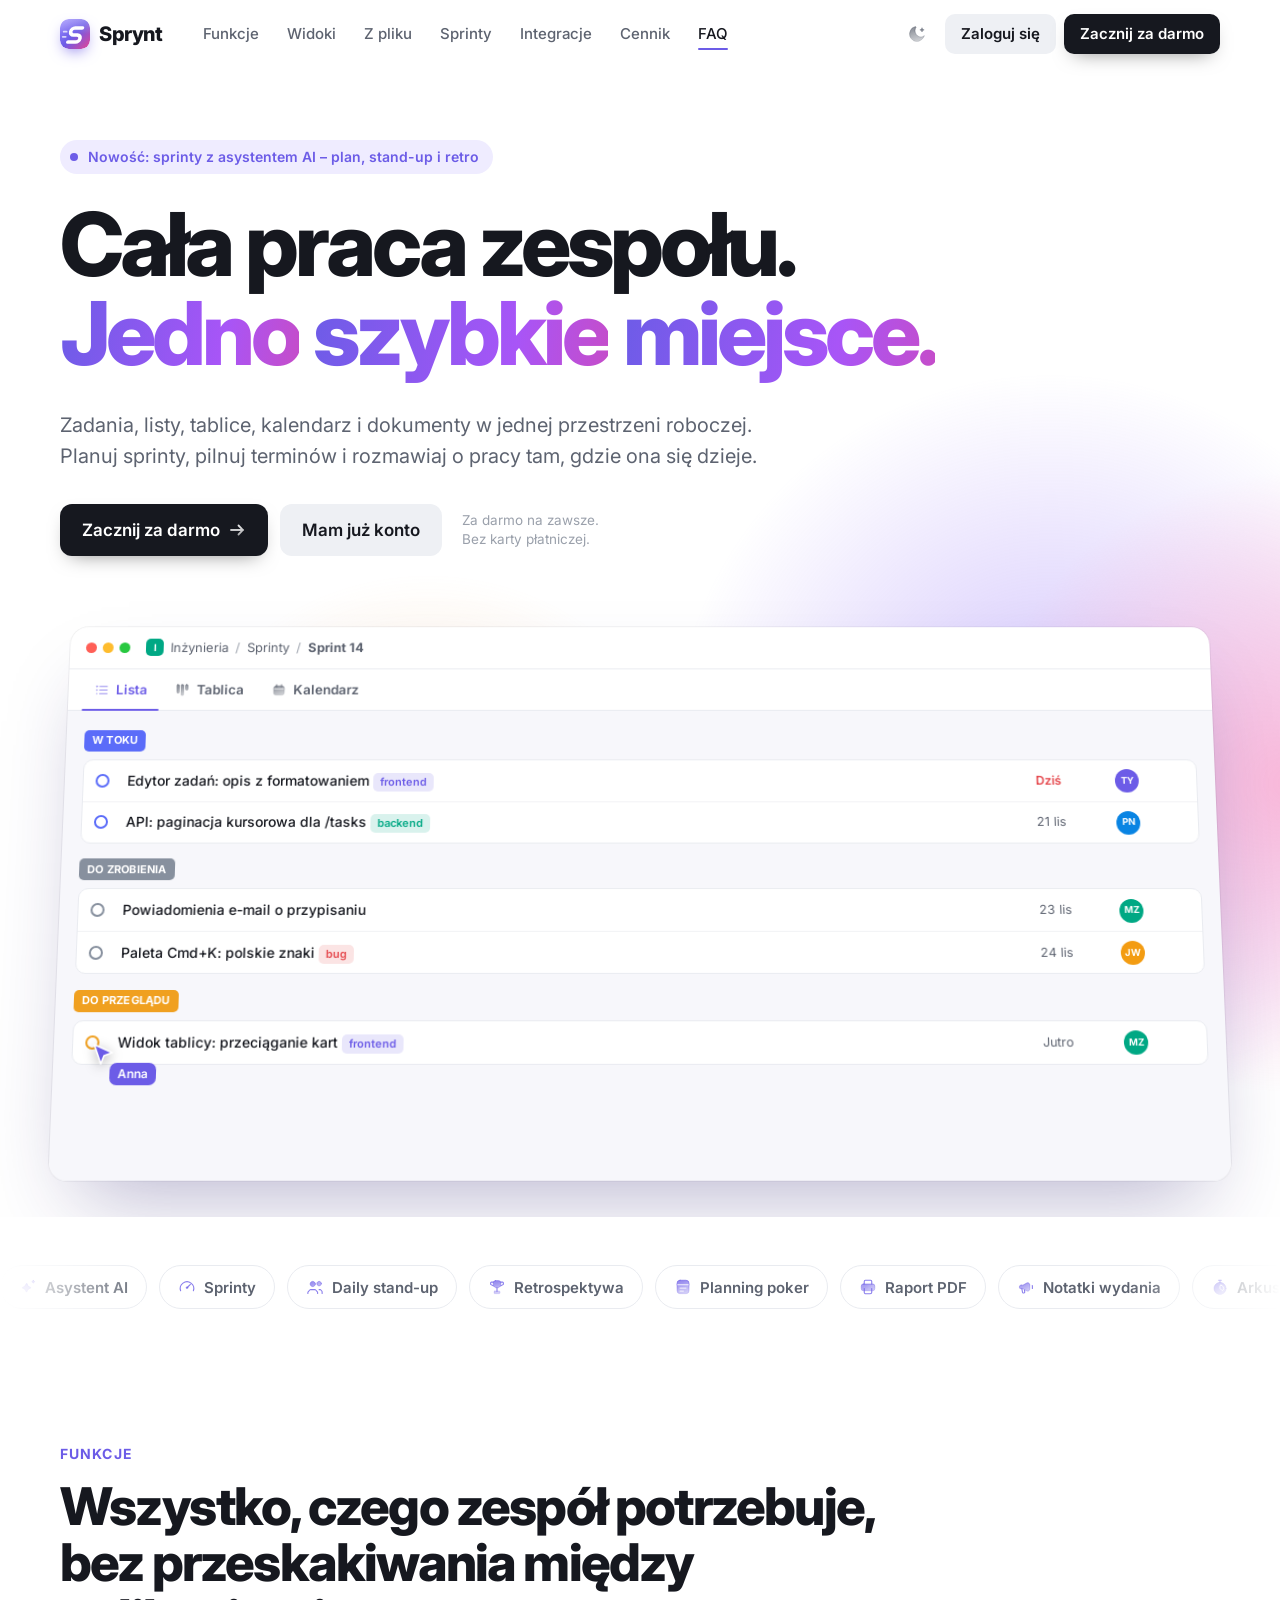
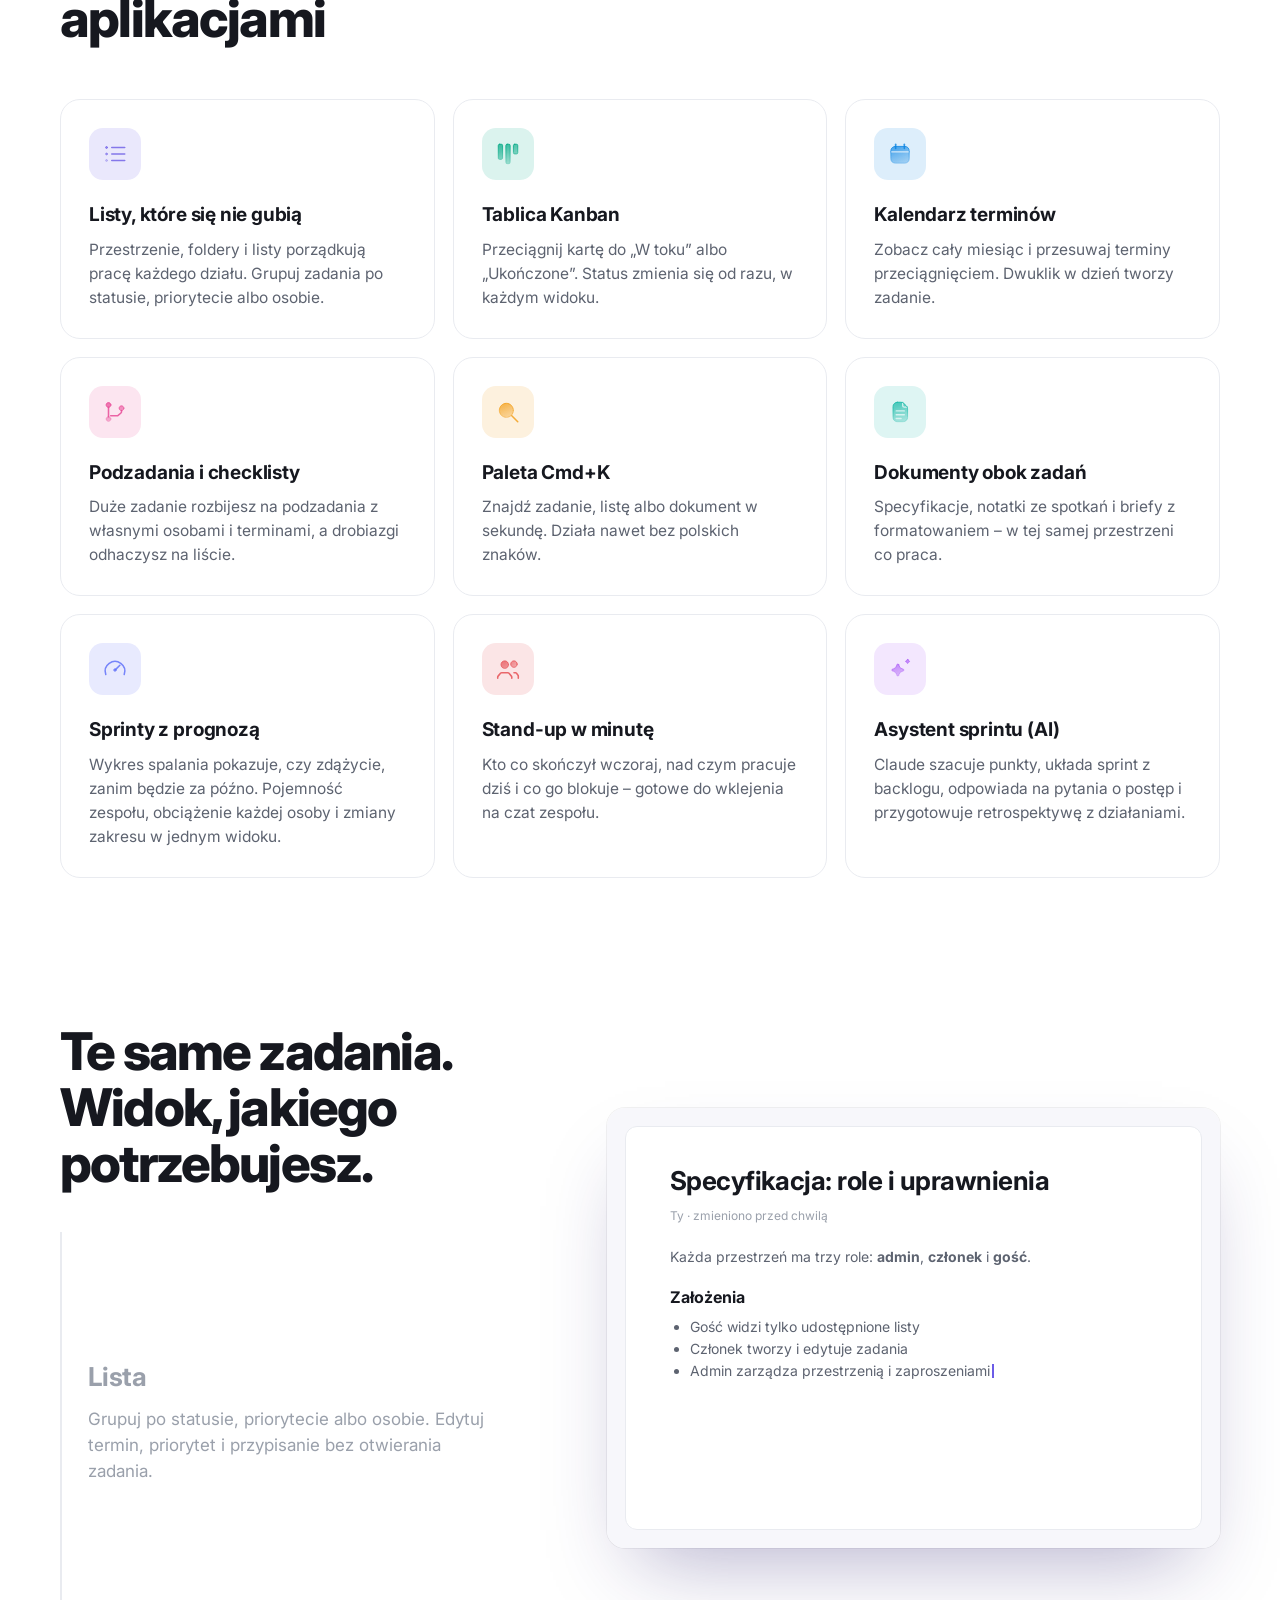
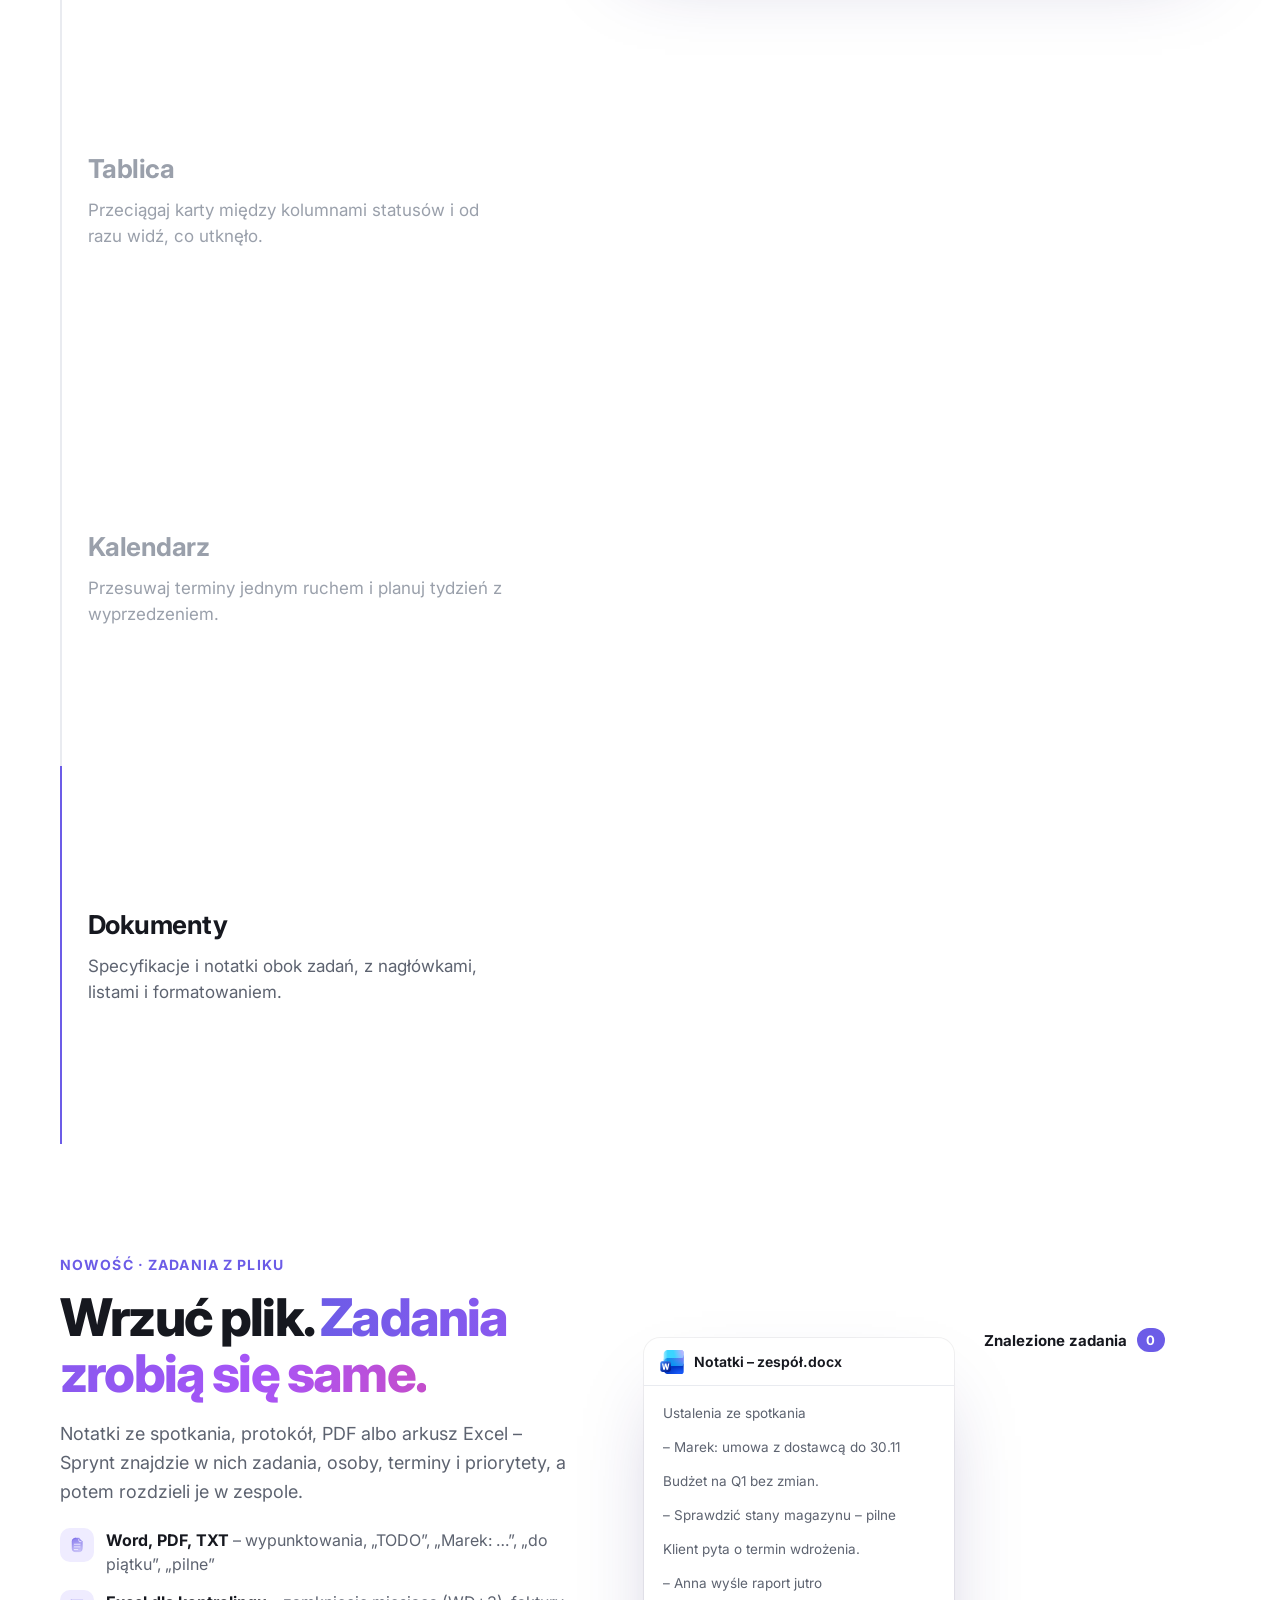
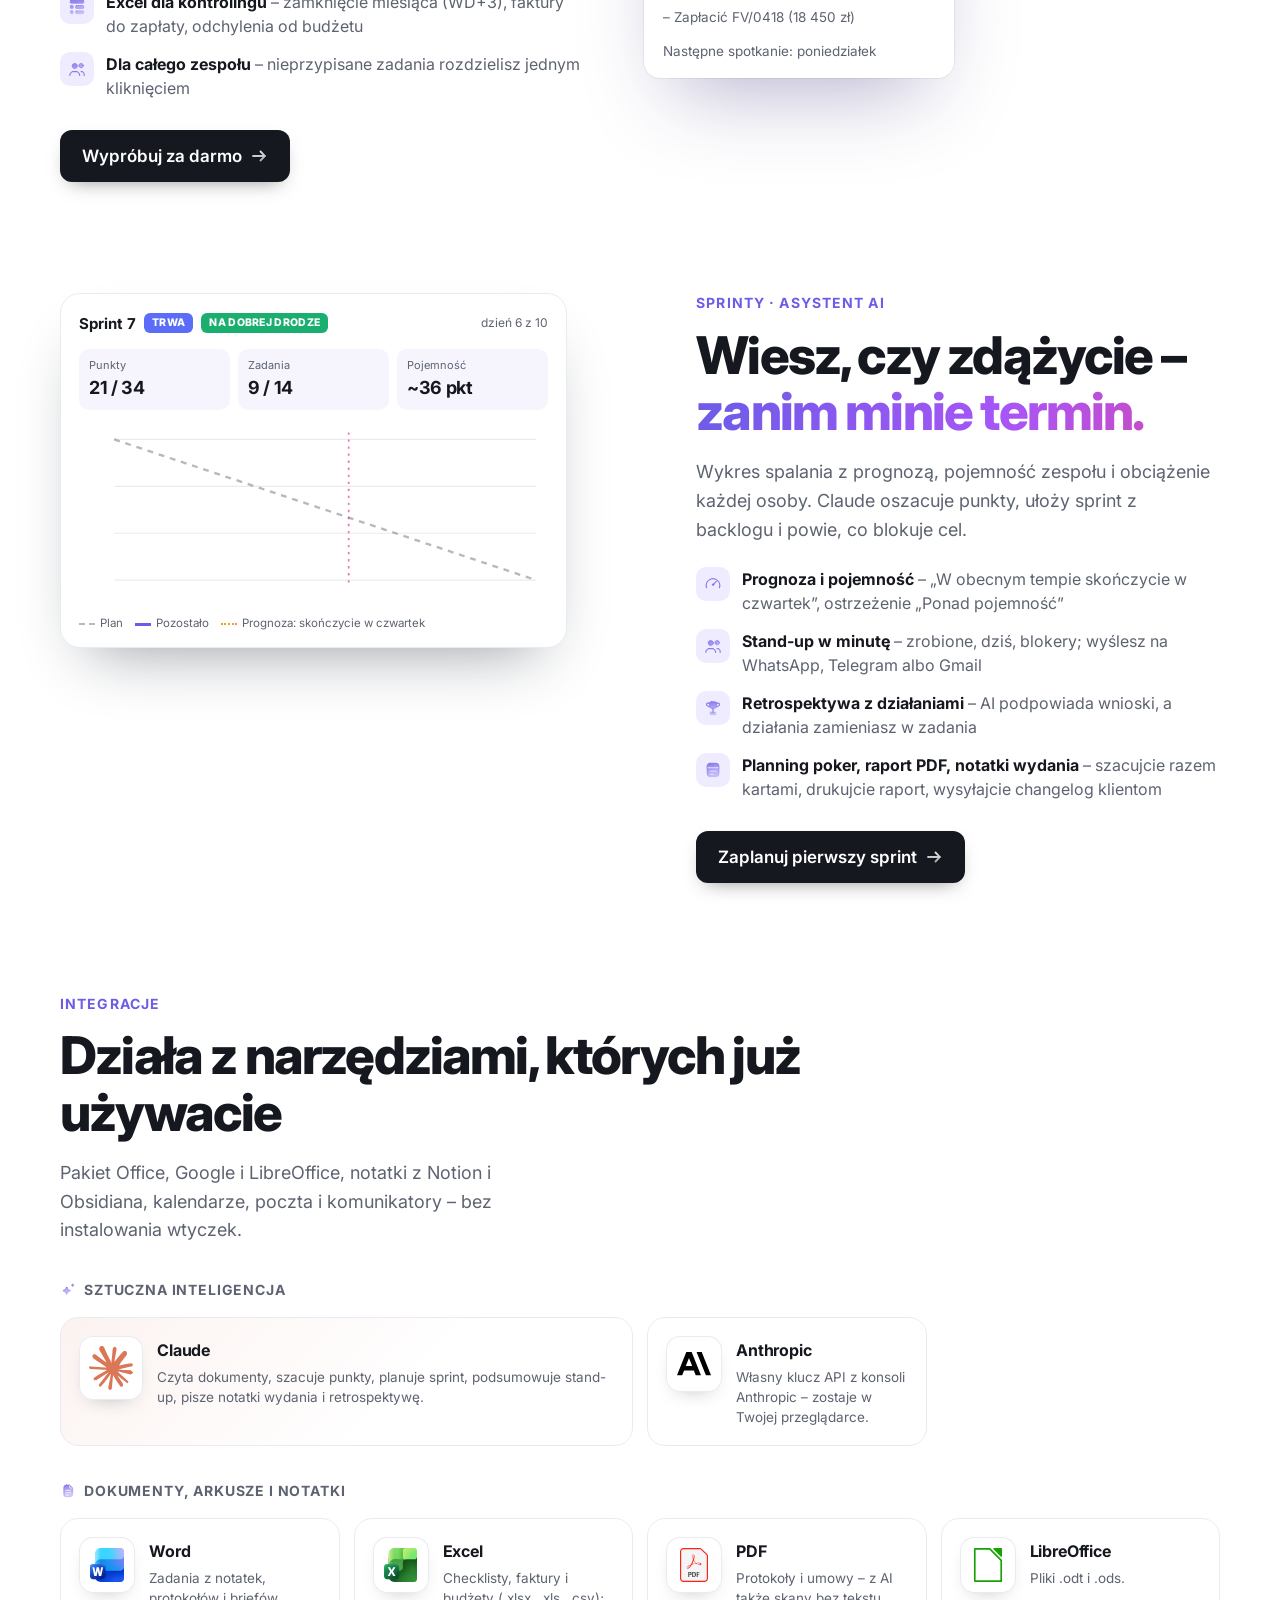
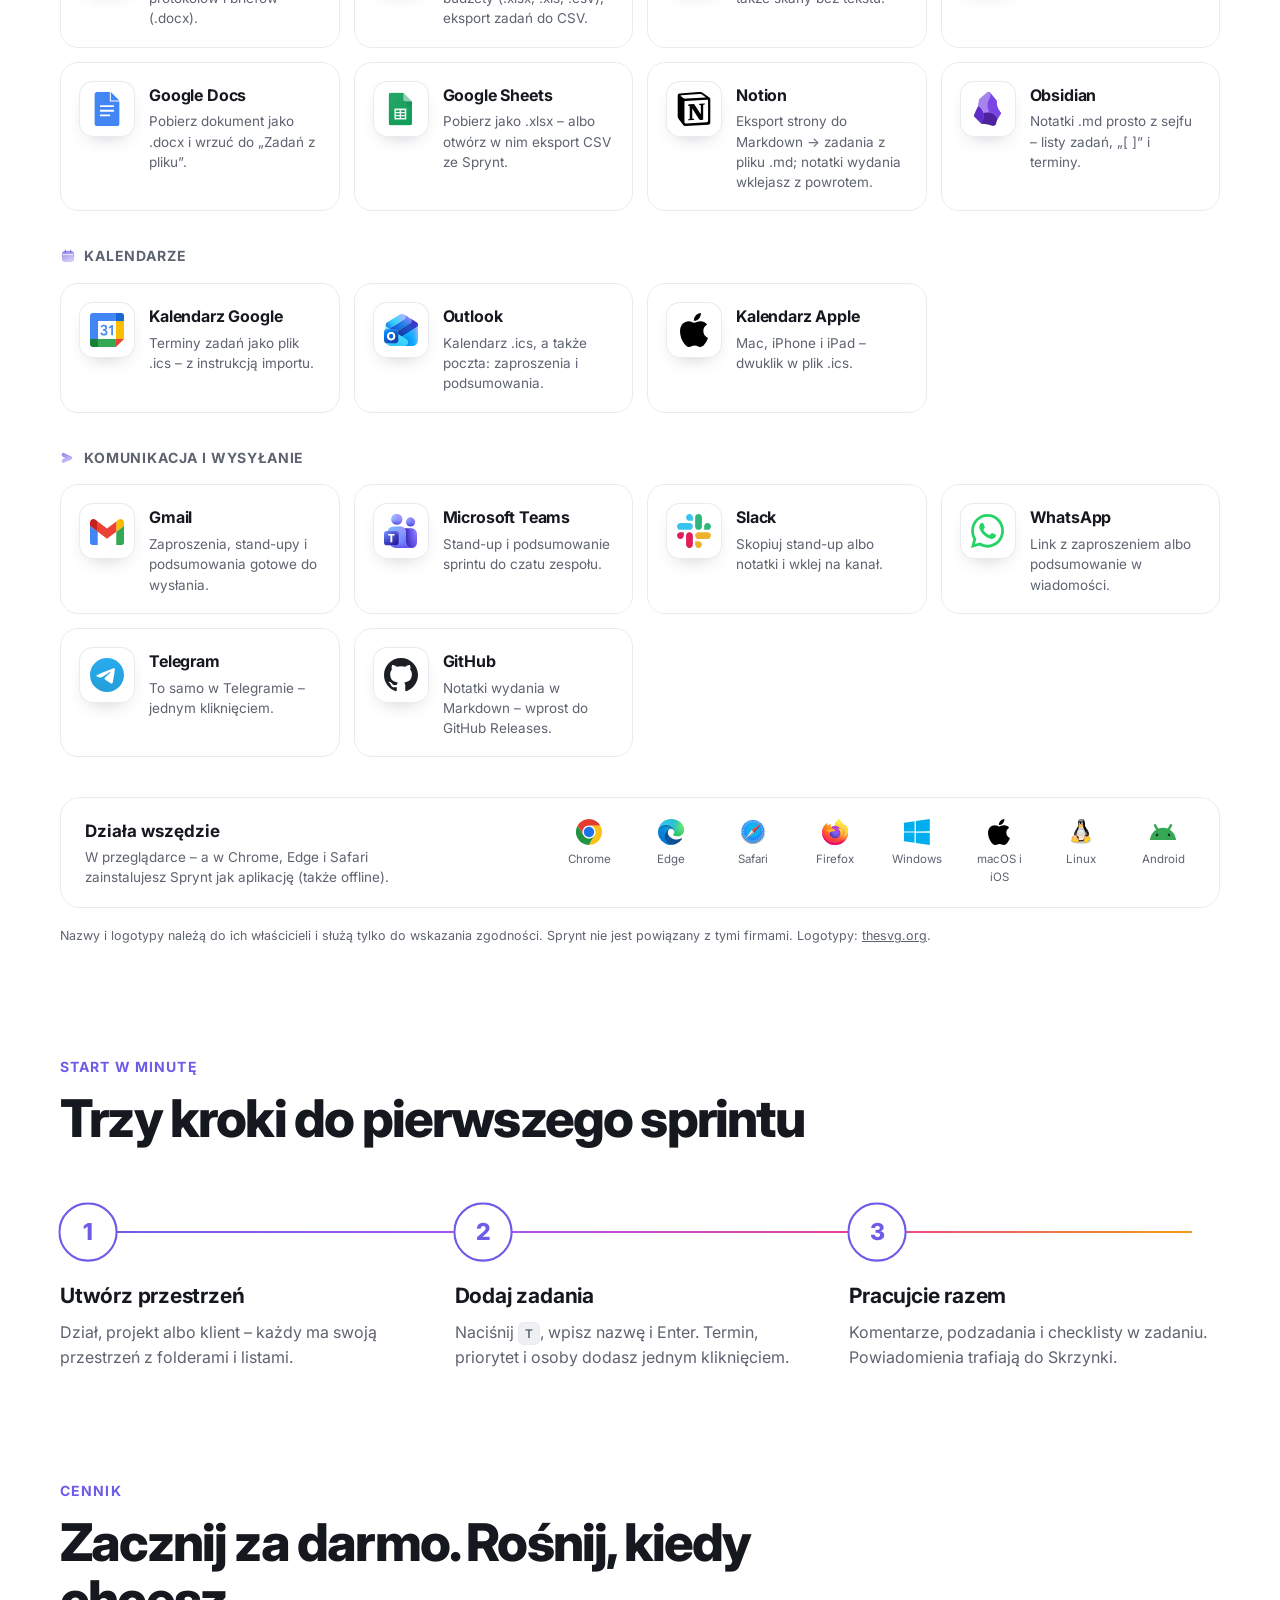
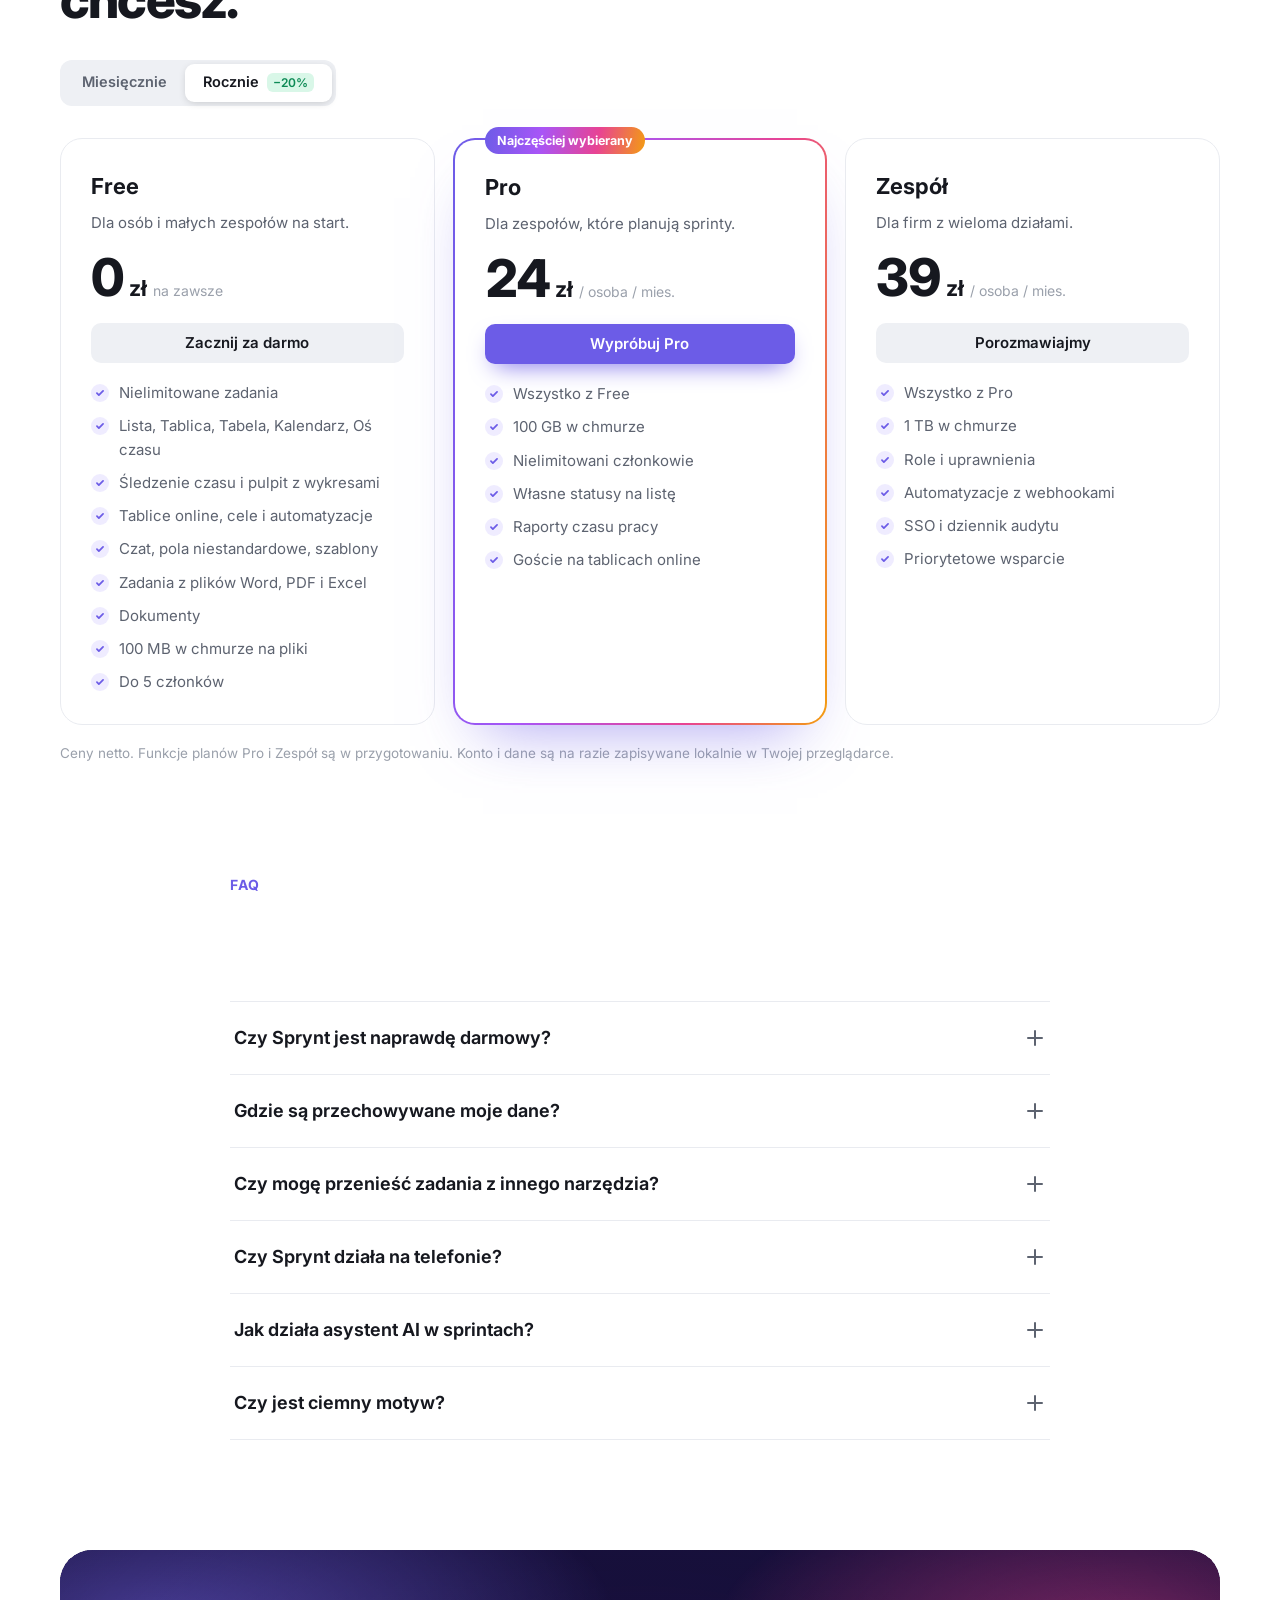
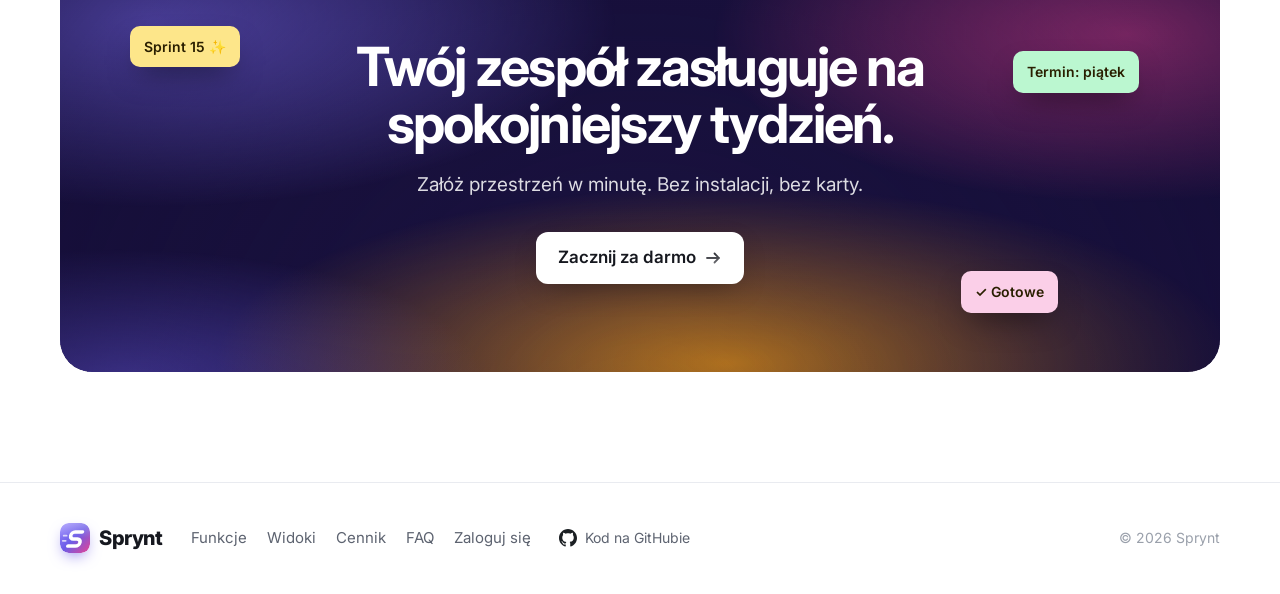
==== commit eb9cacbe: "Więcej logotypów z thesvg: Google, Notion, Obsidian, Teams, Slack, GitHub, przeglądarki - 21 nowych " ====
--- a/index.html
+++ b/index.html
@@ -200,21 +200,40 @@
       <div class="wrap">
         <p class="kicker reveal">Integracje</p>
         <h2 class="sec-h reveal">Działa z narzędziami, których już używacie</h2>
-        <p class="xsec-lead reveal">Pliki z pakietu Office i LibreOffice, kalendarze, poczta i komunikatory – bez instalowania wtyczek.</p>
+        <p class="xsec-lead reveal">Pakiet Office, Google i LibreOffice, notatki z Notion i Obsidiana, kalendarze, poczta i komunikatory – bez instalowania wtyczek.</p>
+        <h3 class="intg-gh reveal"><span data-icon="sparkles" data-size="16"></span>Sztuczna inteligencja</h3>
         <div class="intg-grid">
-          <article class="intg reveal wide" style="--d:0.00s"><span class="intg-logo"><img class="brand-logo" src="img/logos/claude.svg" width="44" height="44" alt="" /></span><div><h3>Claude</h3><p>Asystent AI w całej aplikacji: czyta dokumenty, szacuje punkty, planuje sprint, podsumowuje stand-up i przygotowuje retrospektywę.</p></div></article>
-          <article class="intg reveal" style="--d:0.06s"><span class="intg-logo"><img class="brand-logo" src="img/logos/microsoft-word.svg" width="36" height="36" alt="" /></span><div><h3>Microsoft Word</h3><p>Zadania z notatek, protokołów i briefów (.docx).</p></div></article>
-          <article class="intg reveal" style="--d:0.12s"><span class="intg-logo"><img class="brand-logo" src="img/logos/microsoft-excel.svg" width="36" height="36" alt="" /></span><div><h3>Microsoft Excel</h3><p>Checklisty, faktury do zapłaty i budżety z arkuszy (.xlsx, .xls, .csv).</p></div></article>
-          <article class="intg reveal" style="--d:0.18s"><span class="intg-logo"><img class="brand-logo" src="img/logos/pdf.svg" width="36" height="36" alt="" /></span><div><h3>PDF</h3><p>Protokoły i umowy – z AI także skany bez warstwy tekstu.</p></div></article>
-          <article class="intg reveal" style="--d:0.00s"><span class="intg-logo"><img class="brand-logo" src="img/logos/libreoffice.svg" width="36" height="36" alt="" /></span><div><h3>LibreOffice</h3><p>Dokumenty i arkusze .odt i .ods.</p></div></article>
-          <article class="intg reveal" style="--d:0.06s"><span class="intg-logo"><img class="brand-logo" src="img/logos/google-calendar.svg" width="36" height="36" alt="" /></span><div><h3>Kalendarz Google</h3><p>Terminy zadań jako plik .ics – import w dwa kliknięcia.</p></div></article>
-          <article class="intg reveal" style="--d:0.12s"><span class="intg-logo"><img class="brand-logo" src="img/logos/microsoft-outlook.svg" width="36" height="36" alt="" /></span><div><h3>Outlook</h3><p>Kalendarz .ics, zaproszenia i stand-upy w Outlooku w sieci.</p></div></article>
-          <article class="intg reveal" style="--d:0.18s"><span class="intg-logo"><img class="brand-logo logo-on-light" src="img/logos/apple-light.svg" width="36" height="36" alt="Apple" /><img class="brand-logo logo-on-dark" src="img/logos/apple-dark.svg" width="36" height="36" alt="Apple" /></span><div><h3>Kalendarz Apple</h3><p>Terminy na Macu, iPhonie i iPadzie (.ics).</p></div></article>
-          <article class="intg reveal" style="--d:0.00s"><span class="intg-logo"><img class="brand-logo" src="img/logos/gmail.svg" width="36" height="36" alt="" /></span><div><h3>Gmail</h3><p>Zaproszenia, stand-upy i podsumowania gotowe do wysłania.</p></div></article>
-          <article class="intg reveal" style="--d:0.06s"><span class="intg-logo"><img class="brand-logo" src="img/logos/whatsapp.svg" width="36" height="36" alt="" /></span><div><h3>WhatsApp</h3><p>Link z zaproszeniem albo podsumowanie sprintu w wiadomości.</p></div></article>
-          <article class="intg reveal" style="--d:0.12s"><span class="intg-logo"><img class="brand-logo" src="img/logos/telegram.svg" width="36" height="36" alt="" /></span><div><h3>Telegram</h3><p>To samo w Telegramie – jednym kliknięciem.</p></div></article>
-        </div>
-        <p class="intg-note reveal">Nazwy i logotypy należą do ich właścicieli i służą tylko do wskazania zgodności. Sprynt nie jest powiązany z tymi firmami.</p>
+          <article class="intg reveal wide" style="--d:0.00s"><span class="intg-logo"><img class="brand-logo" src="img/logos/claude.svg" width="44" height="44" alt="" /></span><div><h3>Claude</h3><p>Czyta dokumenty, szacuje punkty, planuje sprint, podsumowuje stand-up, pisze notatki wydania i retrospektywę.</p></div></article>
+          <article class="intg reveal" style="--d:0.06s"><span class="intg-logo"><img class="brand-logo logo-on-light" src="img/logos/anthropic-light.svg" width="34" height="34" alt="" /><img class="brand-logo logo-on-dark" src="img/logos/anthropic-dark.svg" width="34" height="34" alt="" /></span><div><h3>Anthropic</h3><p>Własny klucz API z konsoli Anthropic – zostaje w Twojej przeglądarce.</p></div></article>
+        </div>
+        <h3 class="intg-gh reveal"><span data-icon="file-text" data-size="16"></span>Dokumenty, arkusze i notatki</h3>
+        <div class="intg-grid">
+          <article class="intg reveal" style="--d:0.00s"><span class="intg-logo"><img class="brand-logo" src="img/logos/microsoft-word.svg" width="34" height="34" alt="" /></span><div><h3>Word</h3><p>Zadania z notatek, protokołów i briefów (.docx).</p></div></article>
+          <article class="intg reveal" style="--d:0.06s"><span class="intg-logo"><img class="brand-logo" src="img/logos/microsoft-excel.svg" width="34" height="34" alt="" /></span><div><h3>Excel</h3><p>Checklisty, faktury i budżety (.xlsx, .xls, .csv); eksport zadań do CSV.</p></div></article>
+          <article class="intg reveal" style="--d:0.12s"><span class="intg-logo"><img class="brand-logo" src="img/logos/pdf.svg" width="34" height="34" alt="" /></span><div><h3>PDF</h3><p>Protokoły i umowy – z AI także skany bez tekstu.</p></div></article>
+          <article class="intg reveal" style="--d:0.18s"><span class="intg-logo"><img class="brand-logo" src="img/logos/libreoffice.svg" width="34" height="34" alt="" /></span><div><h3>LibreOffice</h3><p>Pliki .odt i .ods.</p></div></article>
+          <article class="intg reveal" style="--d:0.00s"><span class="intg-logo"><img class="brand-logo" src="img/logos/google-docs.svg" width="34" height="34" alt="" /></span><div><h3>Google Docs</h3><p>Pobierz dokument jako .docx i wrzuć do „Zadań z pliku”.</p></div></article>
+          <article class="intg reveal" style="--d:0.06s"><span class="intg-logo"><img class="brand-logo" src="img/logos/google-sheets.svg" width="34" height="34" alt="" /></span><div><h3>Google Sheets</h3><p>Pobierz jako .xlsx – albo otwórz w nim eksport CSV ze Sprynt.</p></div></article>
+          <article class="intg reveal" style="--d:0.12s"><span class="intg-logo"><img class="brand-logo logo-on-light" src="img/logos/notion-light.svg" width="34" height="34" alt="" /><img class="brand-logo logo-on-dark" src="img/logos/notion-dark.svg" width="34" height="34" alt="" /></span><div><h3>Notion</h3><p>Eksport strony do Markdown → zadania z pliku .md; notatki wydania wklejasz z powrotem.</p></div></article>
+          <article class="intg reveal" style="--d:0.18s"><span class="intg-logo"><img class="brand-logo" src="img/logos/obsidian.svg" width="34" height="34" alt="" /></span><div><h3>Obsidian</h3><p>Notatki .md prosto z sejfu – listy zadań, „[ ]” i terminy.</p></div></article>
+        </div>
+        <h3 class="intg-gh reveal"><span data-icon="calendar" data-size="16"></span>Kalendarze</h3>
+        <div class="intg-grid">
+          <article class="intg reveal" style="--d:0.00s"><span class="intg-logo"><img class="brand-logo" src="img/logos/google-calendar.svg" width="34" height="34" alt="" /></span><div><h3>Kalendarz Google</h3><p>Terminy zadań jako plik .ics – z instrukcją importu.</p></div></article>
+          <article class="intg reveal" style="--d:0.06s"><span class="intg-logo"><img class="brand-logo" src="img/logos/microsoft-outlook.svg" width="34" height="34" alt="" /></span><div><h3>Outlook</h3><p>Kalendarz .ics, a także poczta: zaproszenia i podsumowania.</p></div></article>
+          <article class="intg reveal" style="--d:0.12s"><span class="intg-logo"><img class="brand-logo logo-on-light" src="img/logos/apple-light.svg" width="34" height="34" alt="" /><img class="brand-logo logo-on-dark" src="img/logos/apple-dark.svg" width="34" height="34" alt="" /></span><div><h3>Kalendarz Apple</h3><p>Mac, iPhone i iPad – dwuklik w plik .ics.</p></div></article>
+        </div>
+        <h3 class="intg-gh reveal"><span data-icon="send-horizontal" data-size="16"></span>Komunikacja i wysyłanie</h3>
+        <div class="intg-grid">
+          <article class="intg reveal" style="--d:0.00s"><span class="intg-logo"><img class="brand-logo" src="img/logos/gmail.svg" width="34" height="34" alt="" /></span><div><h3>Gmail</h3><p>Zaproszenia, stand-upy i podsumowania gotowe do wysłania.</p></div></article>
+          <article class="intg reveal" style="--d:0.06s"><span class="intg-logo"><img class="brand-logo" src="img/logos/microsoft-teams.svg" width="34" height="34" alt="" /></span><div><h3>Microsoft Teams</h3><p>Stand-up i podsumowanie sprintu do czatu zespołu.</p></div></article>
+          <article class="intg reveal" style="--d:0.12s"><span class="intg-logo"><img class="brand-logo" src="img/logos/slack.svg" width="34" height="34" alt="" /></span><div><h3>Slack</h3><p>Skopiuj stand-up albo notatki i wklej na kanał.</p></div></article>
+          <article class="intg reveal" style="--d:0.18s"><span class="intg-logo"><img class="brand-logo" src="img/logos/whatsapp.svg" width="34" height="34" alt="" /></span><div><h3>WhatsApp</h3><p>Link z zaproszeniem albo podsumowanie w wiadomości.</p></div></article>
+          <article class="intg reveal" style="--d:0.00s"><span class="intg-logo"><img class="brand-logo" src="img/logos/telegram.svg" width="34" height="34" alt="" /></span><div><h3>Telegram</h3><p>To samo w Telegramie – jednym kliknięciem.</p></div></article>
+          <article class="intg reveal" style="--d:0.06s"><span class="intg-logo"><img class="brand-logo logo-on-light" src="img/logos/github-light.svg" width="34" height="34" alt="" /><img class="brand-logo logo-on-dark" src="img/logos/github-dark.svg" width="34" height="34" alt="" /></span><div><h3>GitHub</h3><p>Notatki wydania w Markdown – wprost do GitHub Releases.</p></div></article>
+        </div>
+        <div class="anywhere reveal"><div><b>Działa wszędzie</b><span>W przeglądarce – a w Chrome, Edge i Safari zainstalujesz Sprynt jak aplikację (także offline).</span></div><ul><li title="Chrome"><img class="brand-logo" src="img/logos/chrome.svg" width="26" height="26" alt="" /><span>Chrome</span></li><li title="Edge"><img class="brand-logo" src="img/logos/edge.svg" width="26" height="26" alt="" /><span>Edge</span></li><li title="Safari"><img class="brand-logo" src="img/logos/safari.svg" width="26" height="26" alt="" /><span>Safari</span></li><li title="Firefox"><img class="brand-logo" src="img/logos/firefox.svg" width="26" height="26" alt="" /><span>Firefox</span></li><li title="Windows"><img class="brand-logo" src="img/logos/windows.svg" width="26" height="26" alt="" /><span>Windows</span></li><li title="macOS i iOS"><img class="brand-logo logo-on-light" src="img/logos/apple-light.svg" width="26" height="26" alt="" /><img class="brand-logo logo-on-dark" src="img/logos/apple-dark.svg" width="26" height="26" alt="" /><span>macOS i iOS</span></li><li title="Linux"><img class="brand-logo" src="img/logos/linux.svg" width="26" height="26" alt="" /><span>Linux</span></li><li title="Android"><img class="brand-logo" src="img/logos/android.svg" width="26" height="26" alt="" /><span>Android</span></li></ul></div>
+        <p class="intg-note reveal">Nazwy i logotypy należą do ich właścicieli i służą tylko do wskazania zgodności. Sprynt nie jest powiązany z tymi firmami. Logotypy: <a href="https://thesvg.org" target="_blank" rel="noopener">thesvg.org</a>.</p>
       </div>
     </section>
 
@@ -294,6 +313,7 @@
     <div class="wrap foot-in">
       <a class="logo" href="#top"><img class="logo-mark" src="img/logo.svg" alt="" />Sprynt</a>
       <nav aria-label="Stopka"><a href="#funkcje">Funkcje</a><a href="#widoki">Widoki</a><a href="#cennik">Cennik</a><a href="#faq">FAQ</a><a href="app.html#login" data-auth="login">Zaloguj się</a></nav>
+      <a class="foot-gh" href="https://github.com/TechnikTomek/sprynt" target="_blank" rel="noopener"><img class="brand-logo logo-on-light" src="img/logos/github-light.svg" width="18" height="18" alt="" /><img class="brand-logo logo-on-dark" src="img/logos/github-dark.svg" width="18" height="18" alt="" />Kod na GitHubie</a>
       <p class="muted">© 2026 Sprynt</p>
     </div>
   </footer>
--- a/css/landing.css
+++ b/css/landing.css
@@ -467,3 +467,17 @@
   .sdemo *, .sdemo *::after { animation: none !important; }
   .sd-line { stroke-dashoffset: 0; } .sd-fc, .sd-su, .sd-ai, .sd-pill.ok { opacity: 1; } .sd-dot { transform: none; } .sd-typing { opacity: 0; } .sd-msg { opacity: 1; }
 }
+.intg-gh { display: flex; align-items: center; gap: 8px; margin: 34px 0 -18px; font-size: 14px; font-weight: 700; color: var(--text-2); text-transform: uppercase; letter-spacing: .06em; }
+.intg-gh span { color: var(--brand); display: inline-grid; }
+.anywhere { display: flex; flex-wrap: wrap; align-items: center; gap: 18px 28px; margin-top: 40px; padding: 20px 24px; border-radius: 20px; background: var(--panel); border: 1px solid var(--line); }
+.anywhere > div { display: flex; flex-direction: column; gap: 2px; max-width: 360px; }
+.anywhere b { font-size: 17px; }
+.anywhere > div span { color: var(--text-2); font-size: 13.5px; line-height: 1.5; }
+.anywhere ul { list-style: none; margin: 0 0 0 auto; padding: 0; display: flex; flex-wrap: wrap; gap: 14px 18px; }
+.anywhere li { display: flex; flex-direction: column; align-items: center; gap: 6px; width: 64px; font-size: 11.5px; color: var(--text-2); text-align: center; }
+.anywhere li .brand-logo { transition: transform .3s var(--spring); }
+.anywhere li:hover .brand-logo { transform: translateY(-4px) scale(1.08); }
+.intg-note a { color: inherit; text-decoration: underline; }
+.foot-gh { display: inline-flex; align-items: center; gap: 8px; color: var(--text-2); font-size: 14px; }
+.foot-gh:hover { color: var(--text); }
+@media (max-width: 960px) { .anywhere ul { margin-left: 0; } }
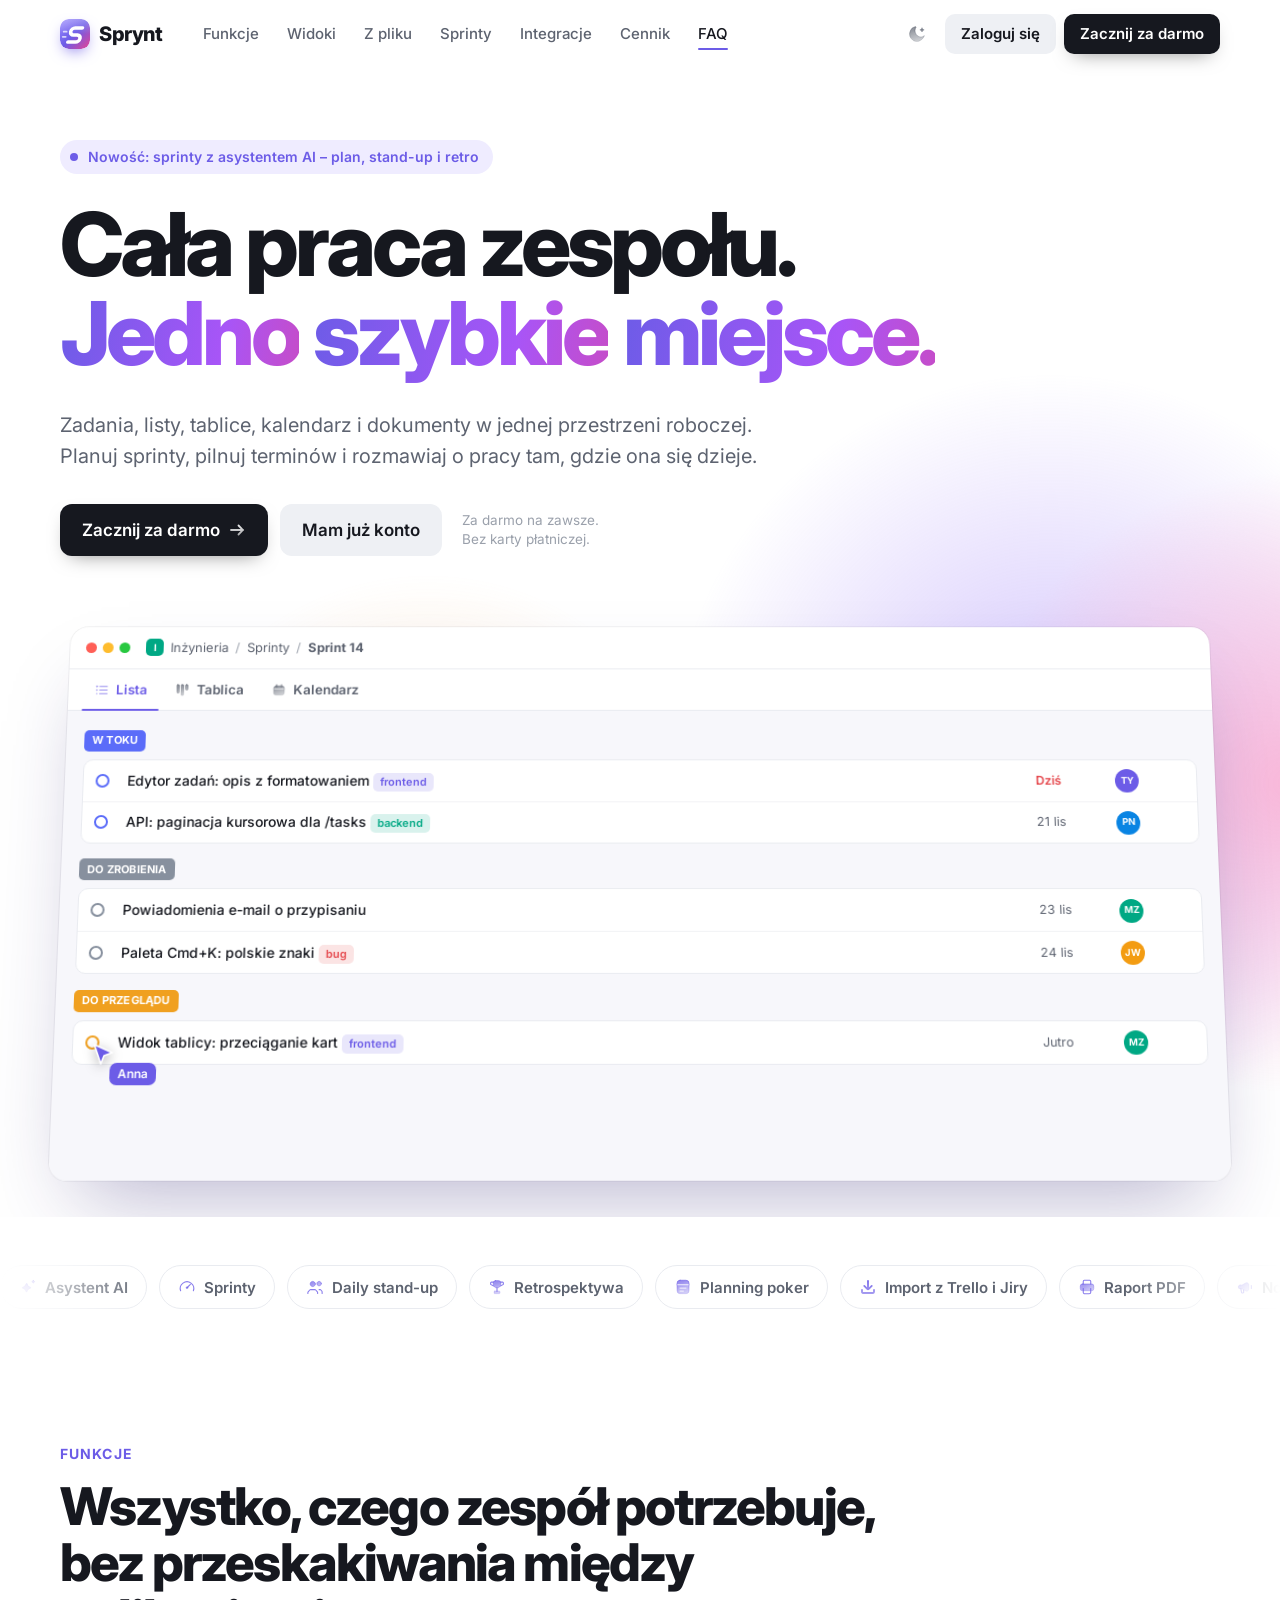
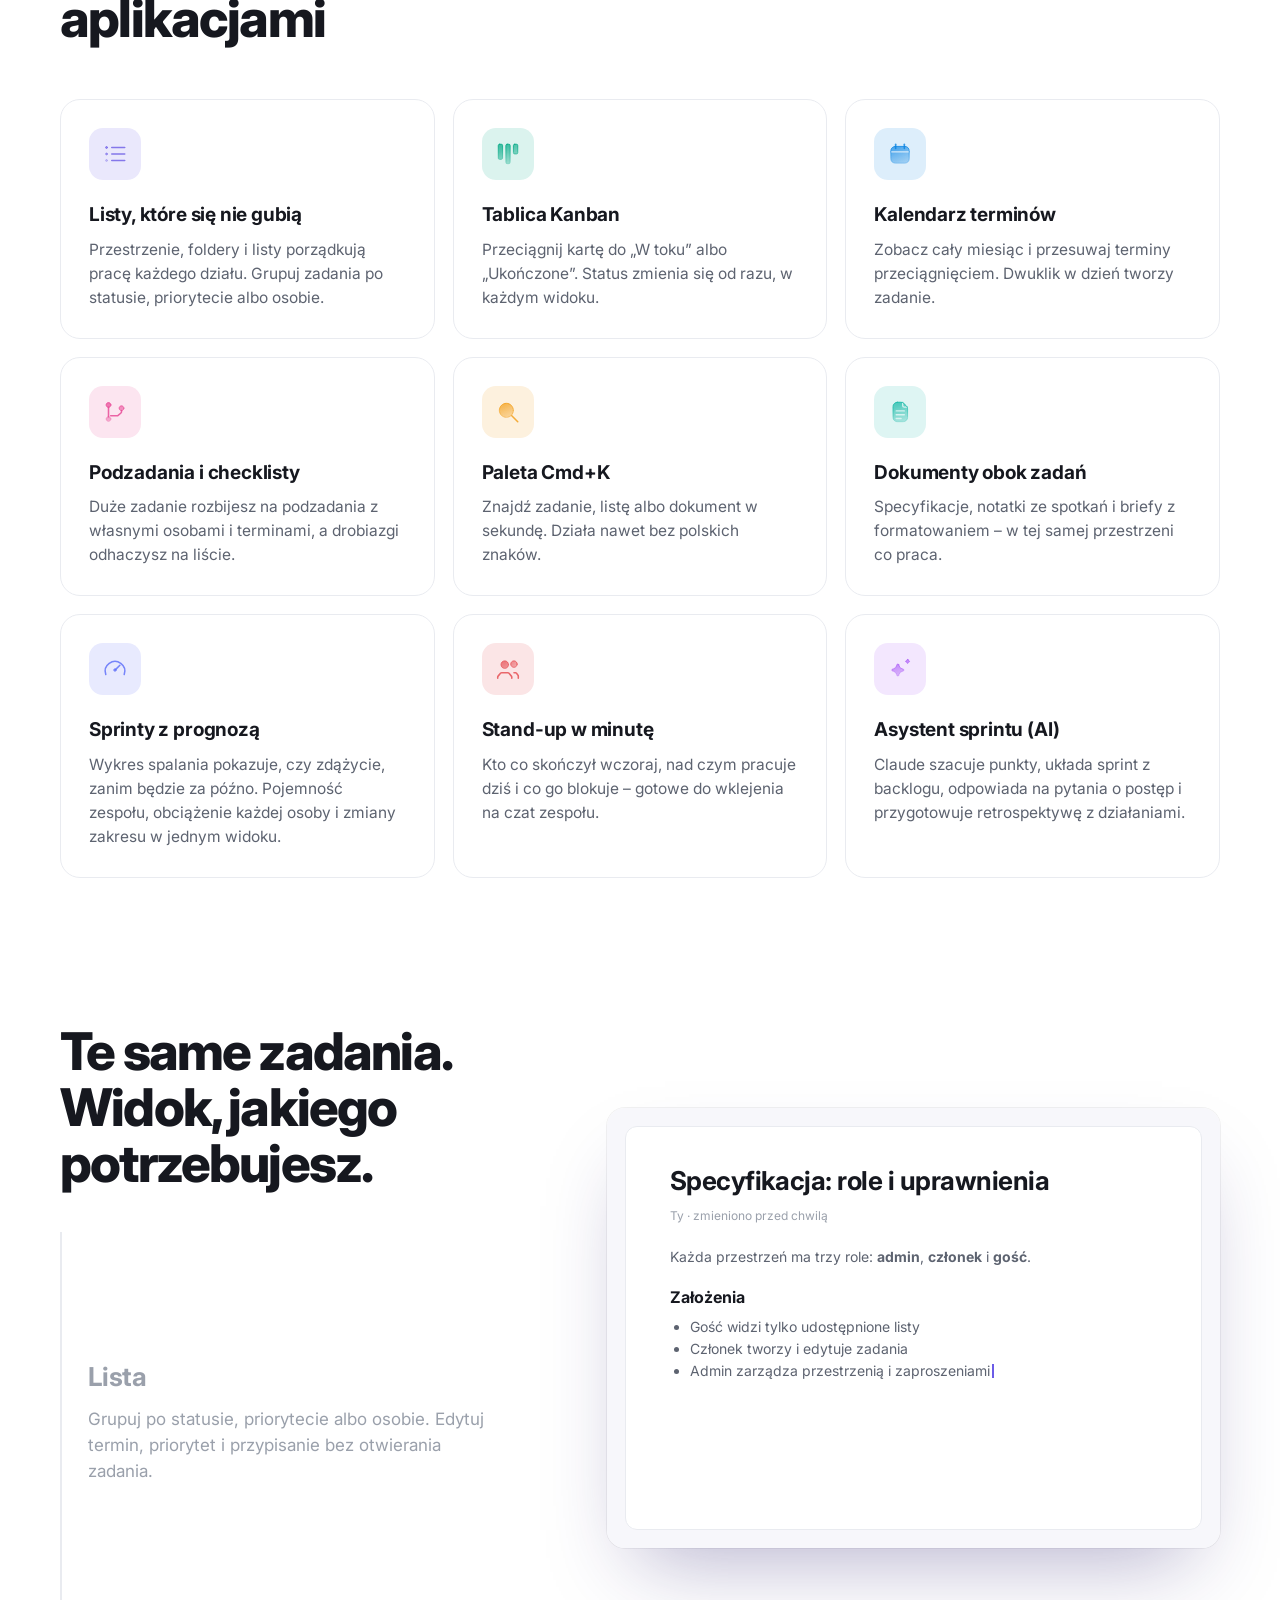
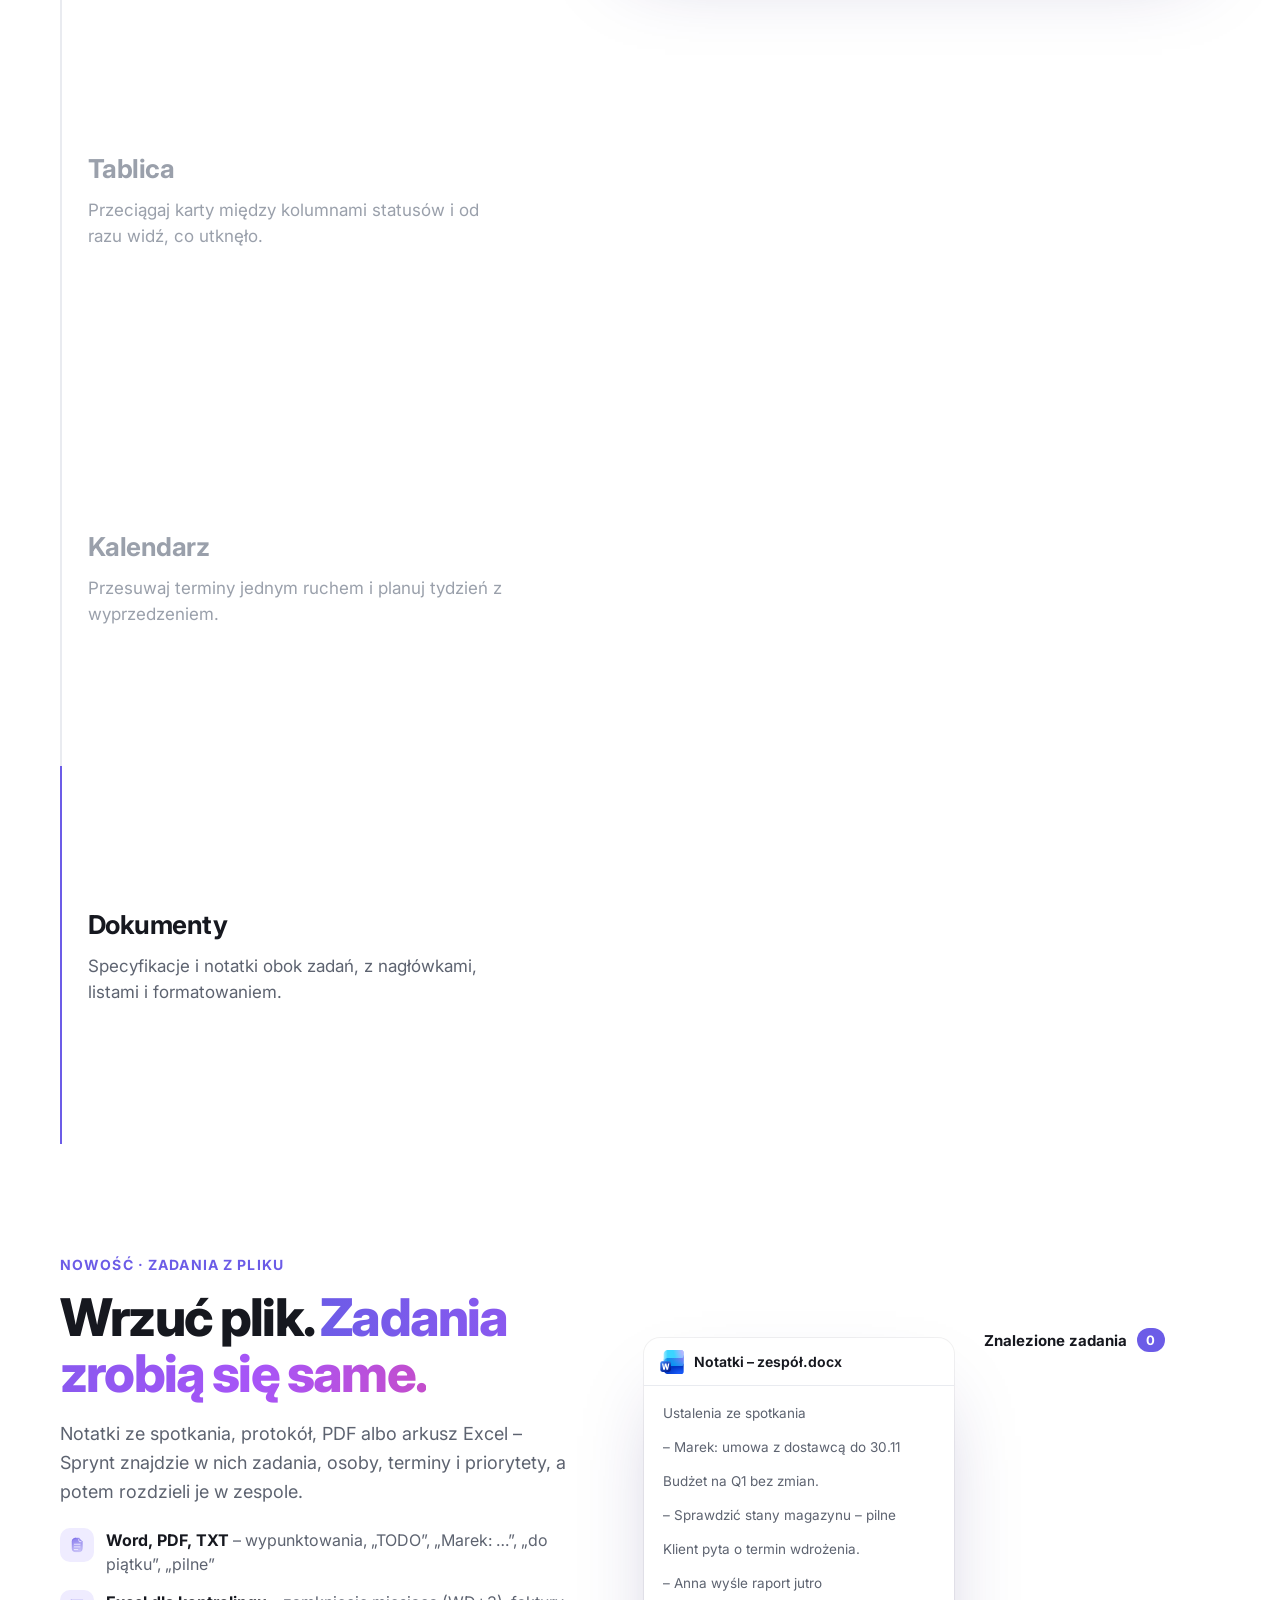
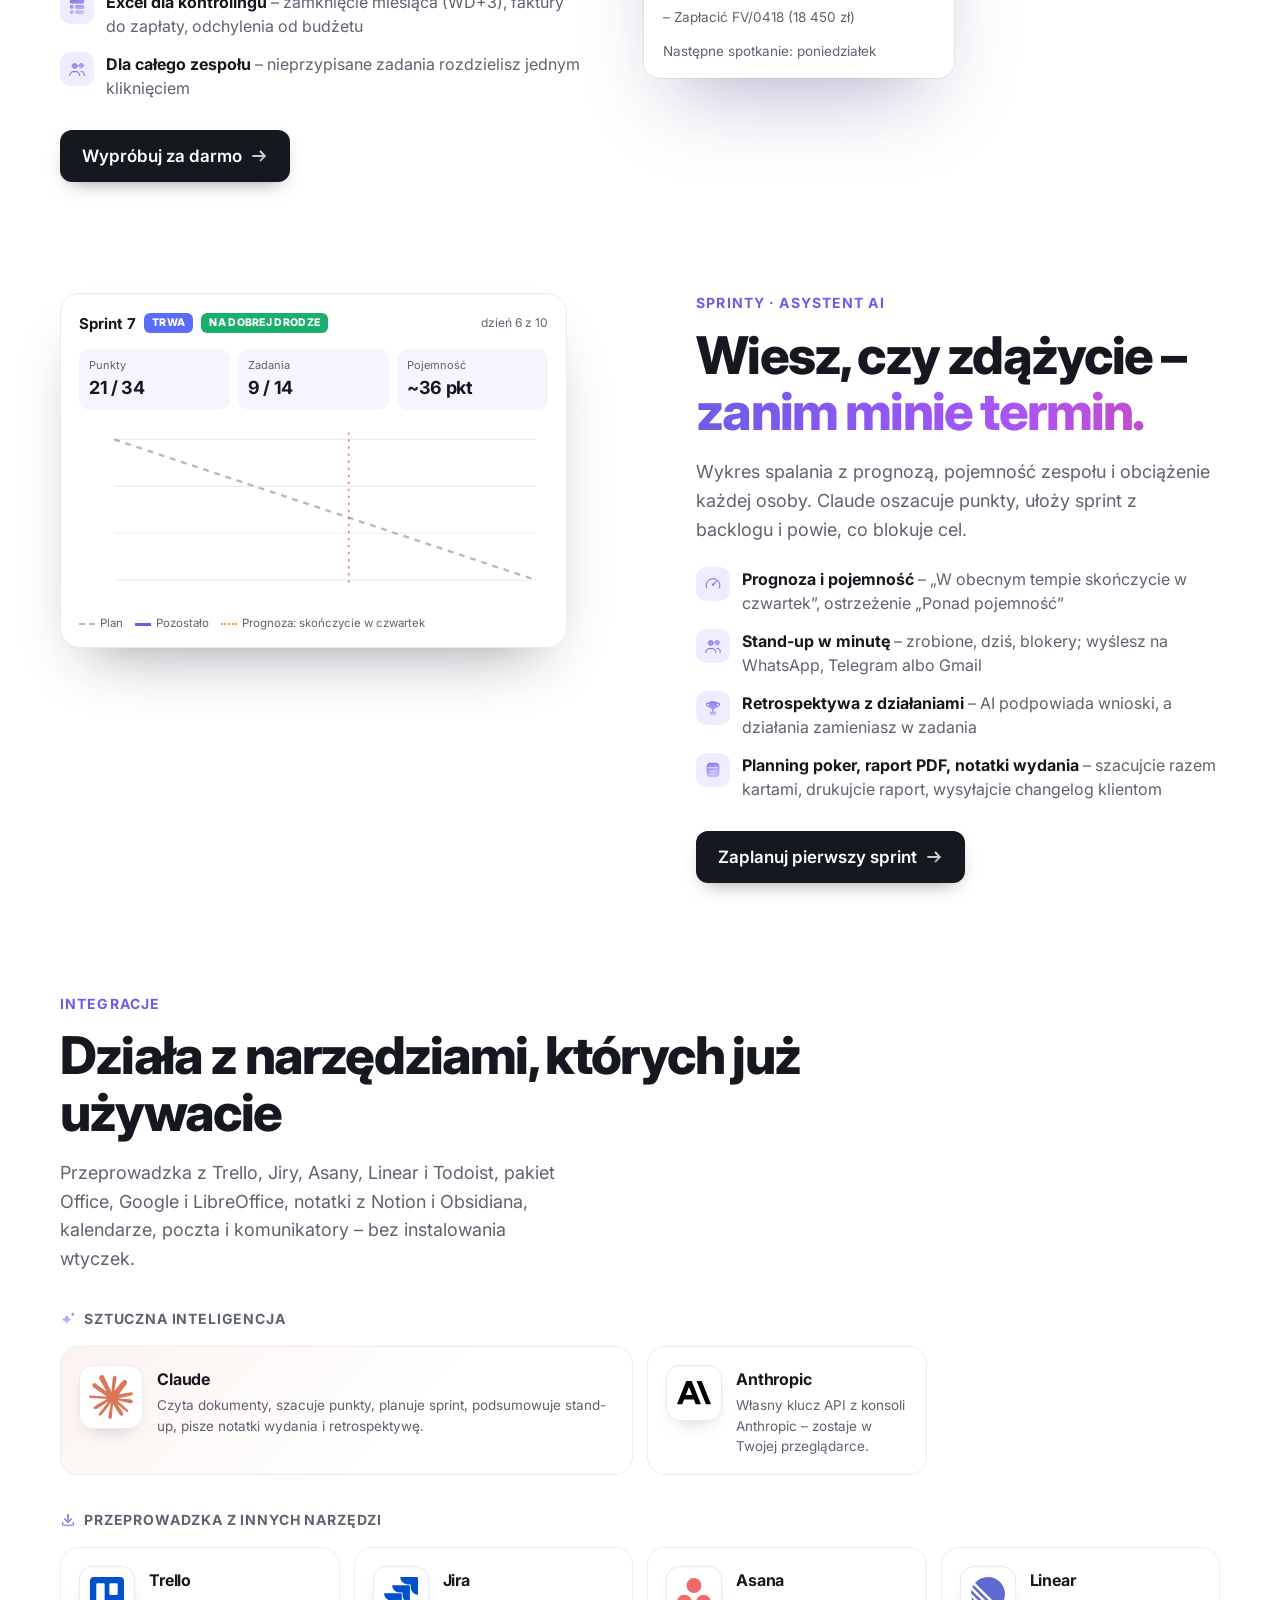
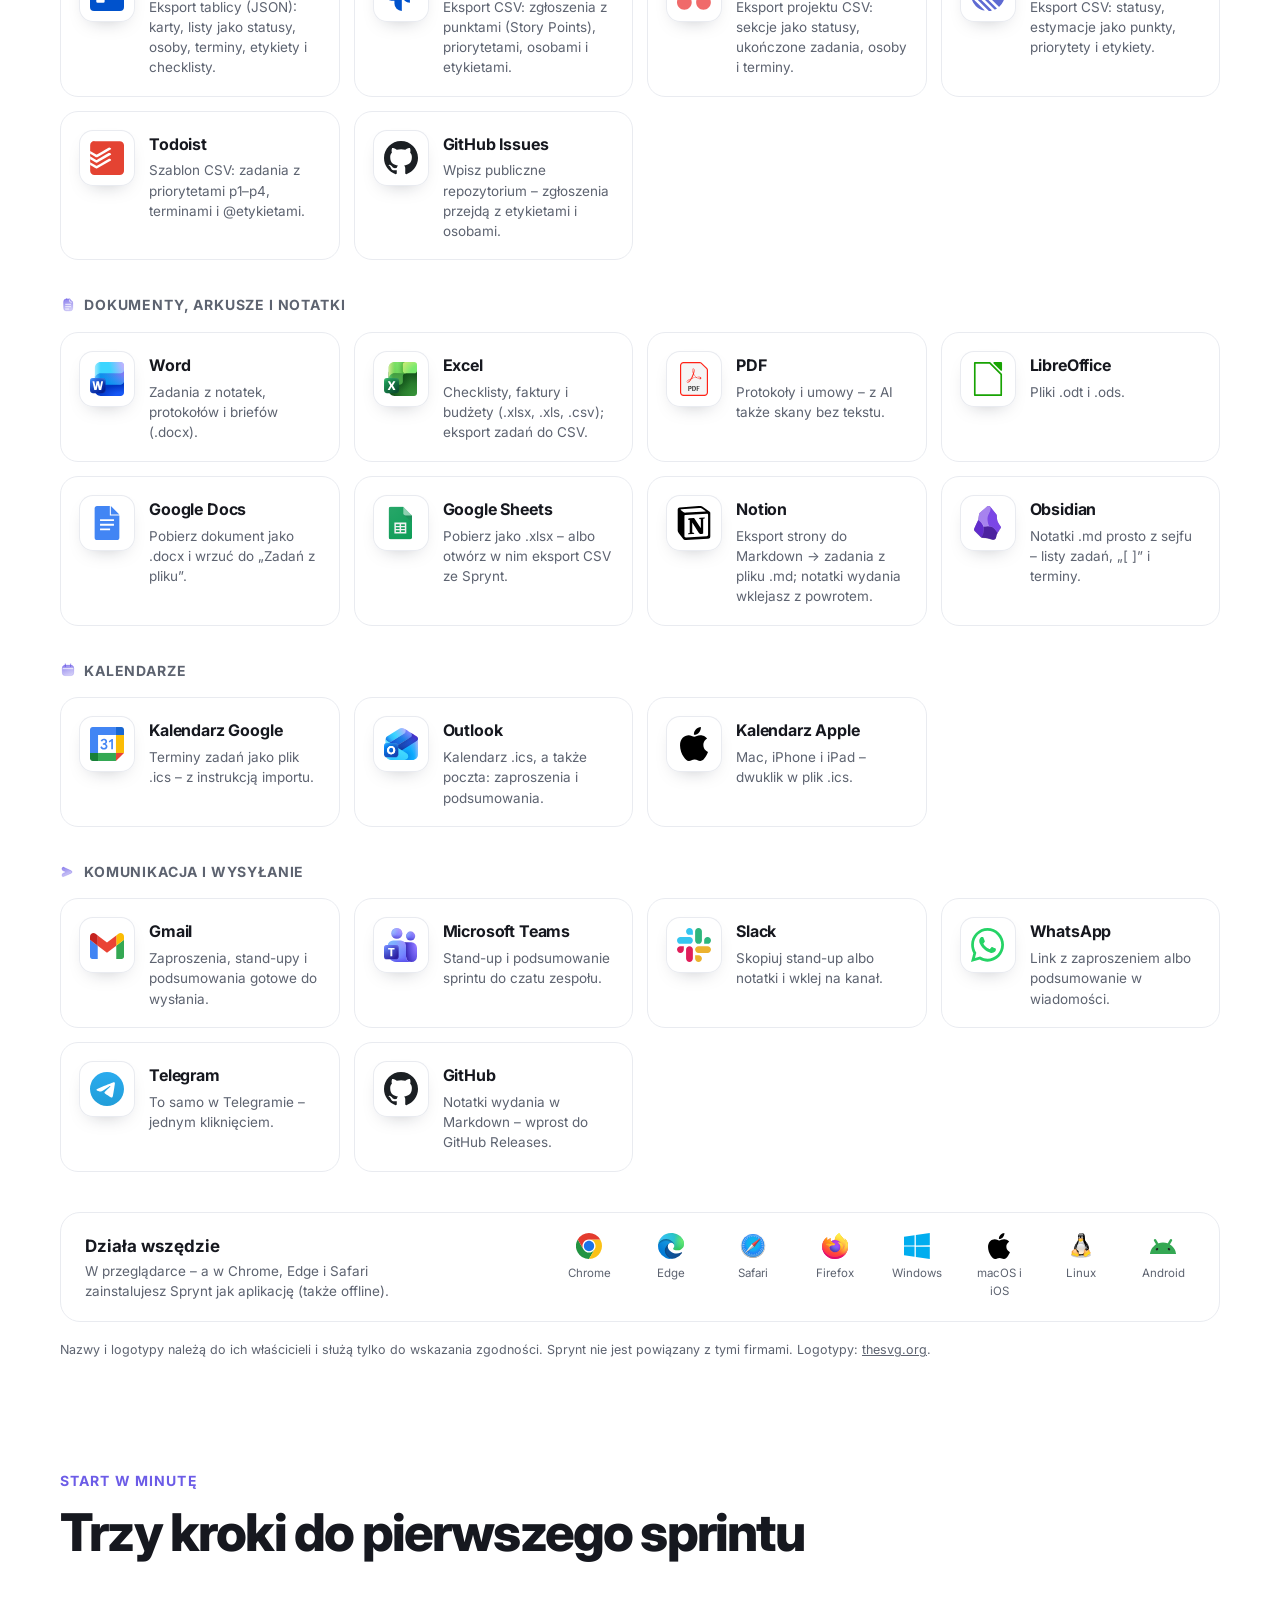
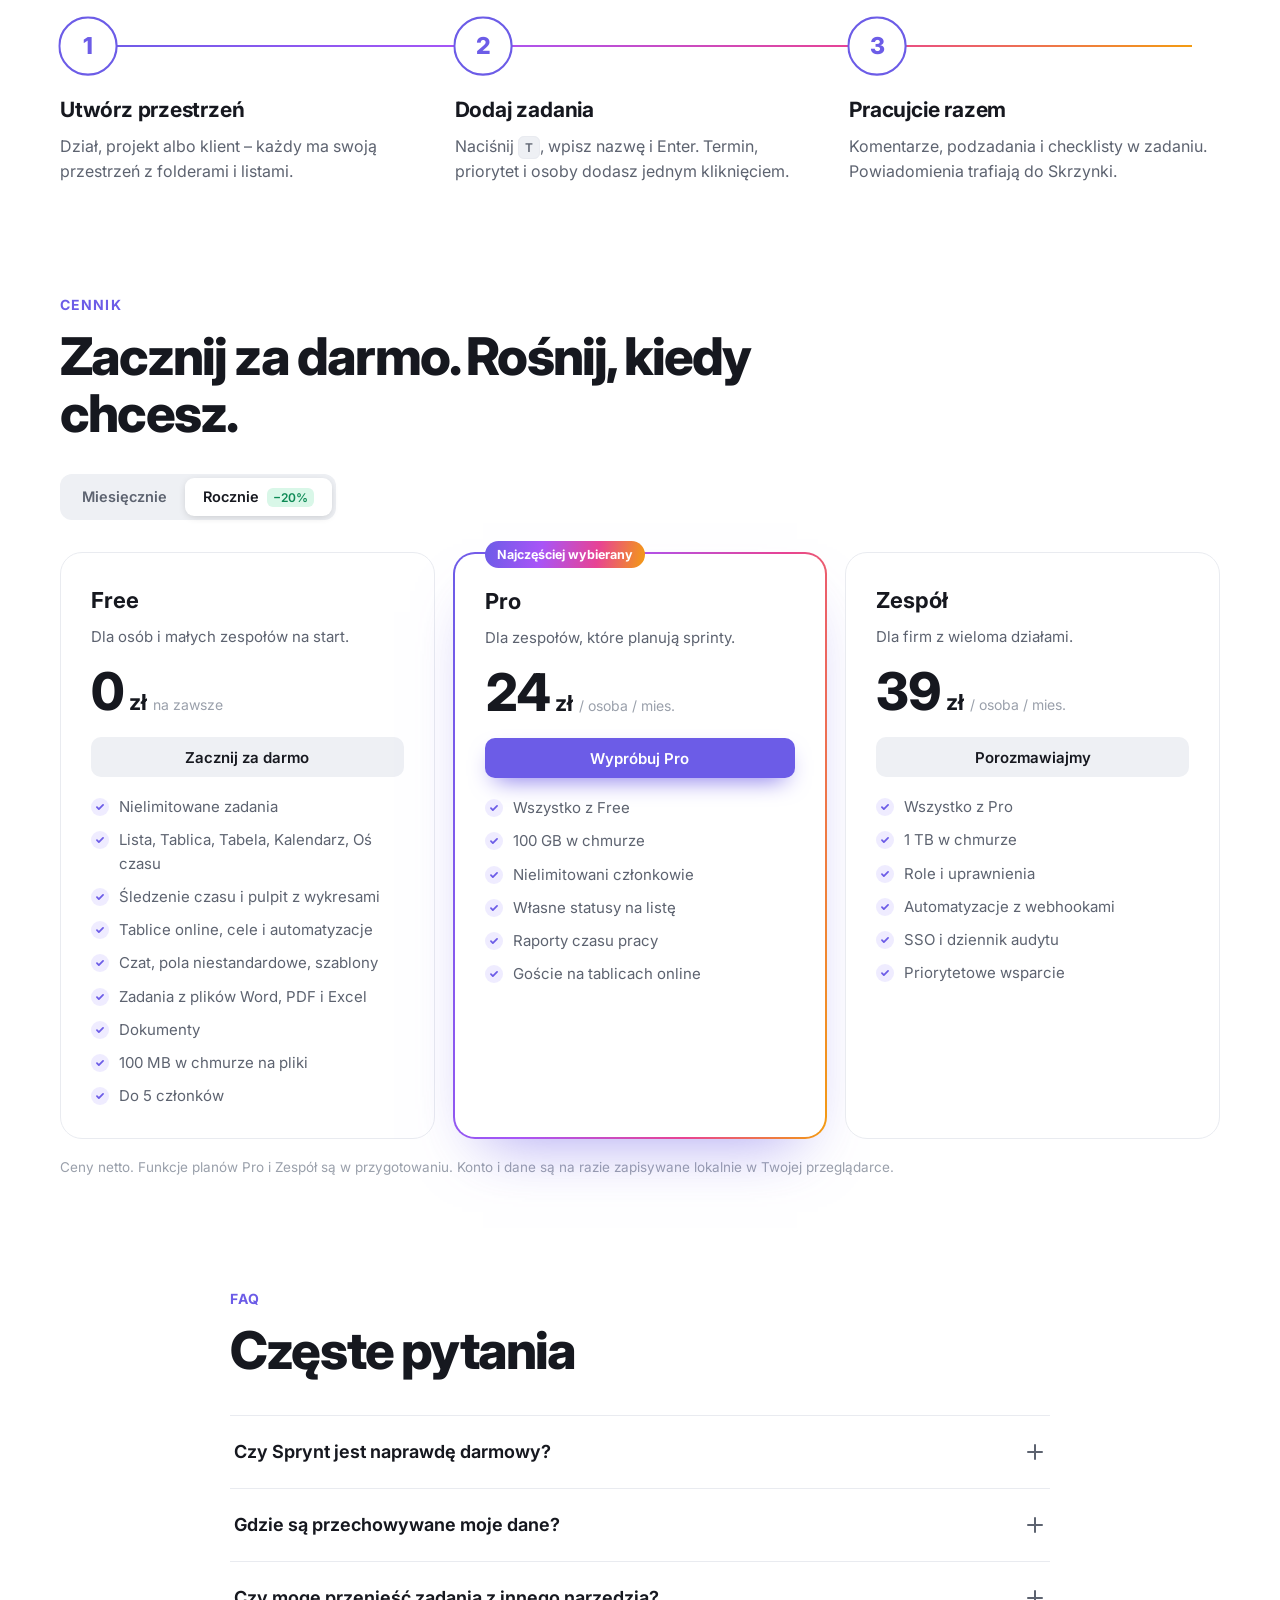
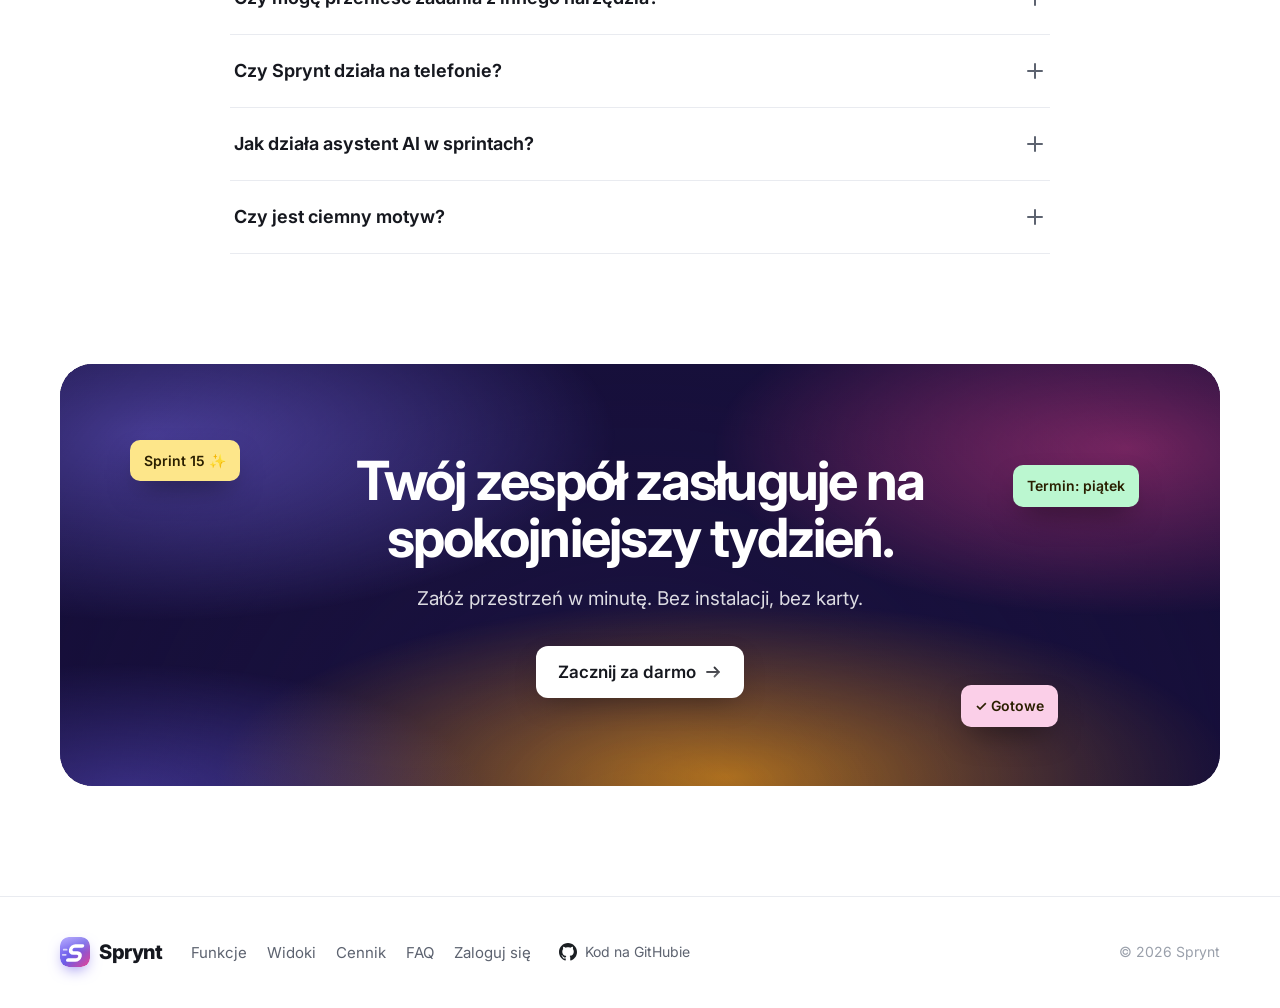
==== commit 30ac68e3: "Import z Trello, Jiry, Asany, Linear, Todoist i GitHub Issues + logotypy - js/import.js: okno import" ====
--- a/index.html
+++ b/index.html
@@ -200,11 +200,20 @@
       <div class="wrap">
         <p class="kicker reveal">Integracje</p>
         <h2 class="sec-h reveal">Działa z narzędziami, których już używacie</h2>
-        <p class="xsec-lead reveal">Pakiet Office, Google i LibreOffice, notatki z Notion i Obsidiana, kalendarze, poczta i komunikatory – bez instalowania wtyczek.</p>
+        <p class="xsec-lead reveal">Przeprowadzka z Trello, Jiry, Asany, Linear i Todoist, pakiet Office, Google i LibreOffice, notatki z Notion i Obsidiana, kalendarze, poczta i komunikatory – bez instalowania wtyczek.</p>
         <h3 class="intg-gh reveal"><span data-icon="sparkles" data-size="16"></span>Sztuczna inteligencja</h3>
         <div class="intg-grid">
           <article class="intg reveal wide" style="--d:0.00s"><span class="intg-logo"><img class="brand-logo" src="img/logos/claude.svg" width="44" height="44" alt="" /></span><div><h3>Claude</h3><p>Czyta dokumenty, szacuje punkty, planuje sprint, podsumowuje stand-up, pisze notatki wydania i retrospektywę.</p></div></article>
           <article class="intg reveal" style="--d:0.06s"><span class="intg-logo"><img class="brand-logo logo-on-light" src="img/logos/anthropic-light.svg" width="34" height="34" alt="" /><img class="brand-logo logo-on-dark" src="img/logos/anthropic-dark.svg" width="34" height="34" alt="" /></span><div><h3>Anthropic</h3><p>Własny klucz API z konsoli Anthropic – zostaje w Twojej przeglądarce.</p></div></article>
+        </div>
+        <h3 class="intg-gh reveal"><span data-icon="download" data-size="16"></span>Przeprowadzka z innych narzędzi</h3>
+        <div class="intg-grid">
+          <article class="intg reveal" style="--d:0.00s"><span class="intg-logo"><img class="brand-logo" src="img/logos/trello.svg" width="34" height="34" alt="" /></span><div><h3>Trello</h3><p>Eksport tablicy (JSON): karty, listy jako statusy, osoby, terminy, etykiety i checklisty.</p></div></article>
+          <article class="intg reveal" style="--d:0.06s"><span class="intg-logo"><img class="brand-logo" src="img/logos/jira.svg" width="34" height="34" alt="" /></span><div><h3>Jira</h3><p>Eksport CSV: zgłoszenia z punktami (Story Points), priorytetami, osobami i etykietami.</p></div></article>
+          <article class="intg reveal" style="--d:0.12s"><span class="intg-logo"><img class="brand-logo" src="img/logos/asana.svg" width="34" height="34" alt="" /></span><div><h3>Asana</h3><p>Eksport projektu CSV: sekcje jako statusy, ukończone zadania, osoby i terminy.</p></div></article>
+          <article class="intg reveal" style="--d:0.18s"><span class="intg-logo"><img class="brand-logo" src="img/logos/linear.svg" width="34" height="34" alt="" /></span><div><h3>Linear</h3><p>Eksport CSV: statusy, estymacje jako punkty, priorytety i etykiety.</p></div></article>
+          <article class="intg reveal" style="--d:0.00s"><span class="intg-logo"><img class="brand-logo" src="img/logos/todoist.svg" width="34" height="34" alt="" /></span><div><h3>Todoist</h3><p>Szablon CSV: zadania z priorytetami p1–p4, terminami i @etykietami.</p></div></article>
+          <article class="intg reveal" style="--d:0.06s"><span class="intg-logo"><img class="brand-logo logo-on-light" src="img/logos/github-light.svg" width="34" height="34" alt="" /><img class="brand-logo logo-on-dark" src="img/logos/github-dark.svg" width="34" height="34" alt="" /></span><div><h3>GitHub Issues</h3><p>Wpisz publiczne repozytorium – zgłoszenia przejdą z etykietami i osobami.</p></div></article>
         </div>
         <h3 class="intg-gh reveal"><span data-icon="file-text" data-size="16"></span>Dokumenty, arkusze i notatki</h3>
         <div class="intg-grid">
